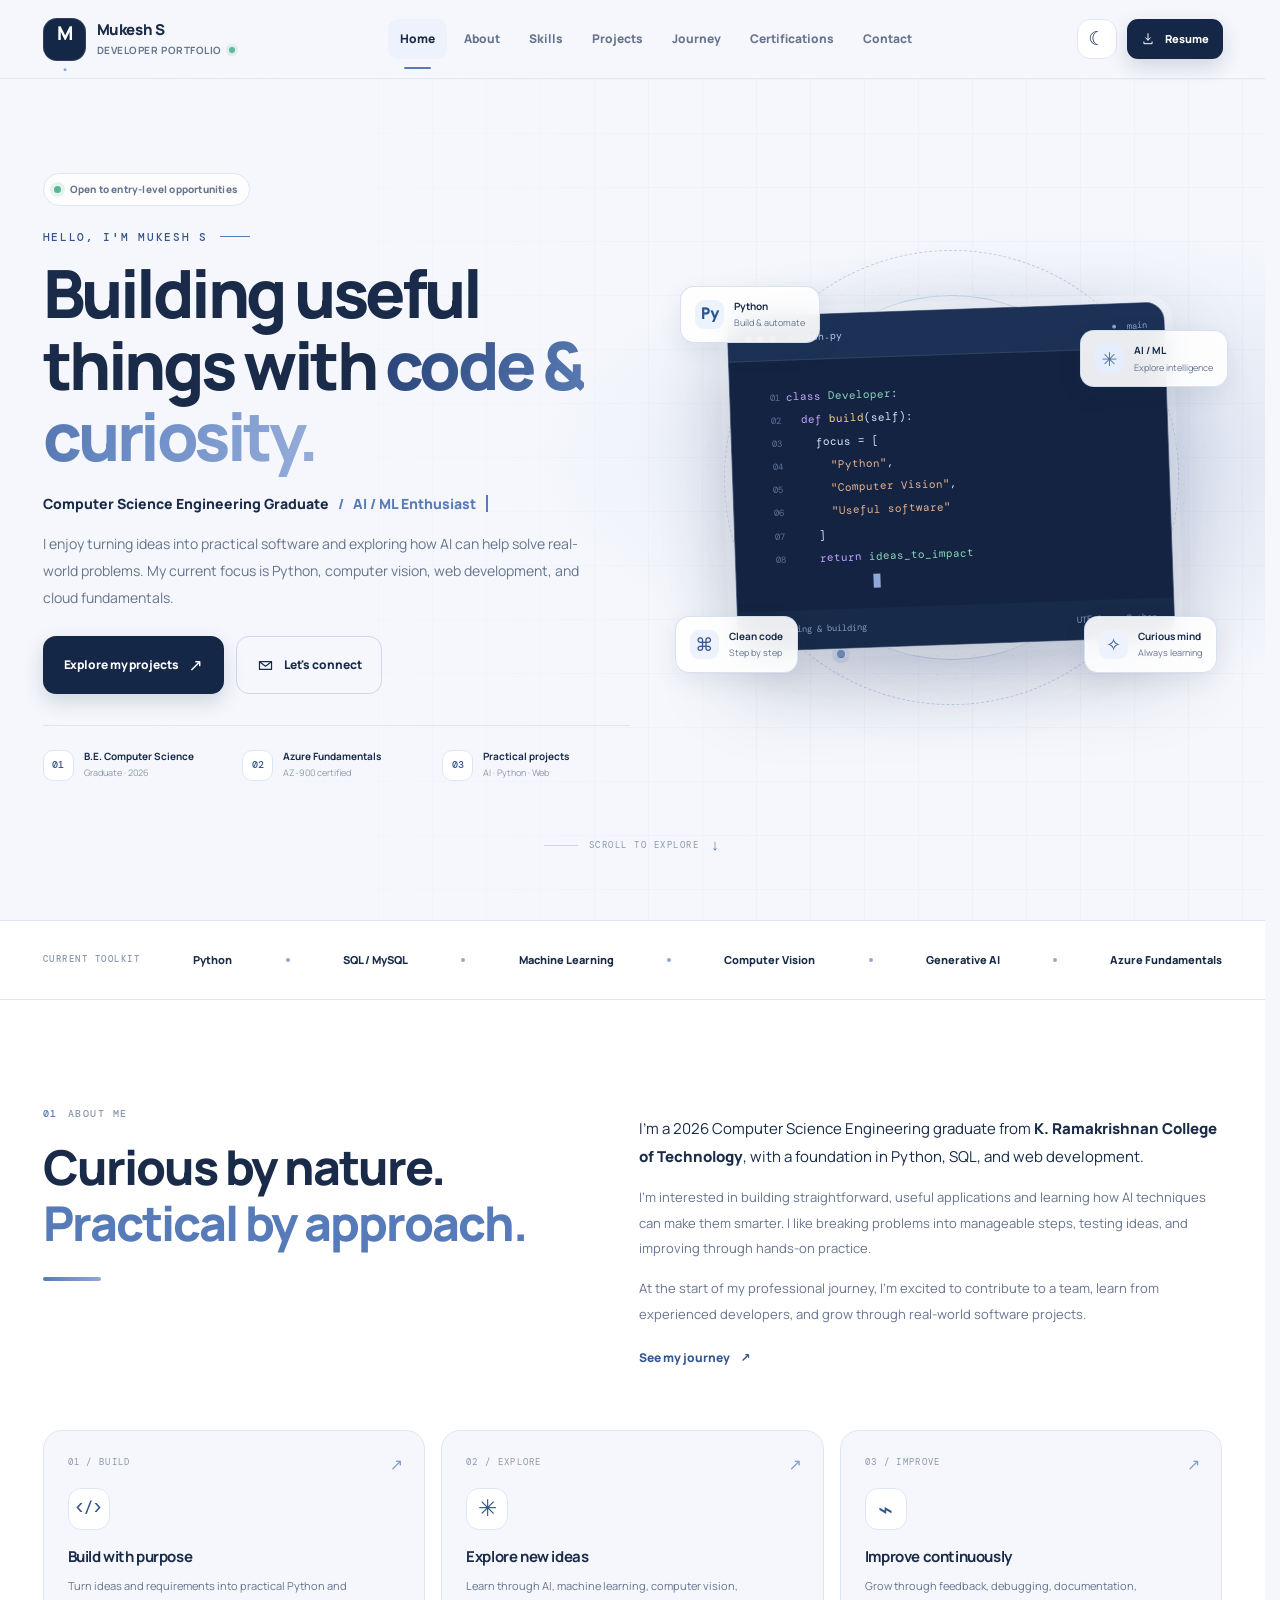
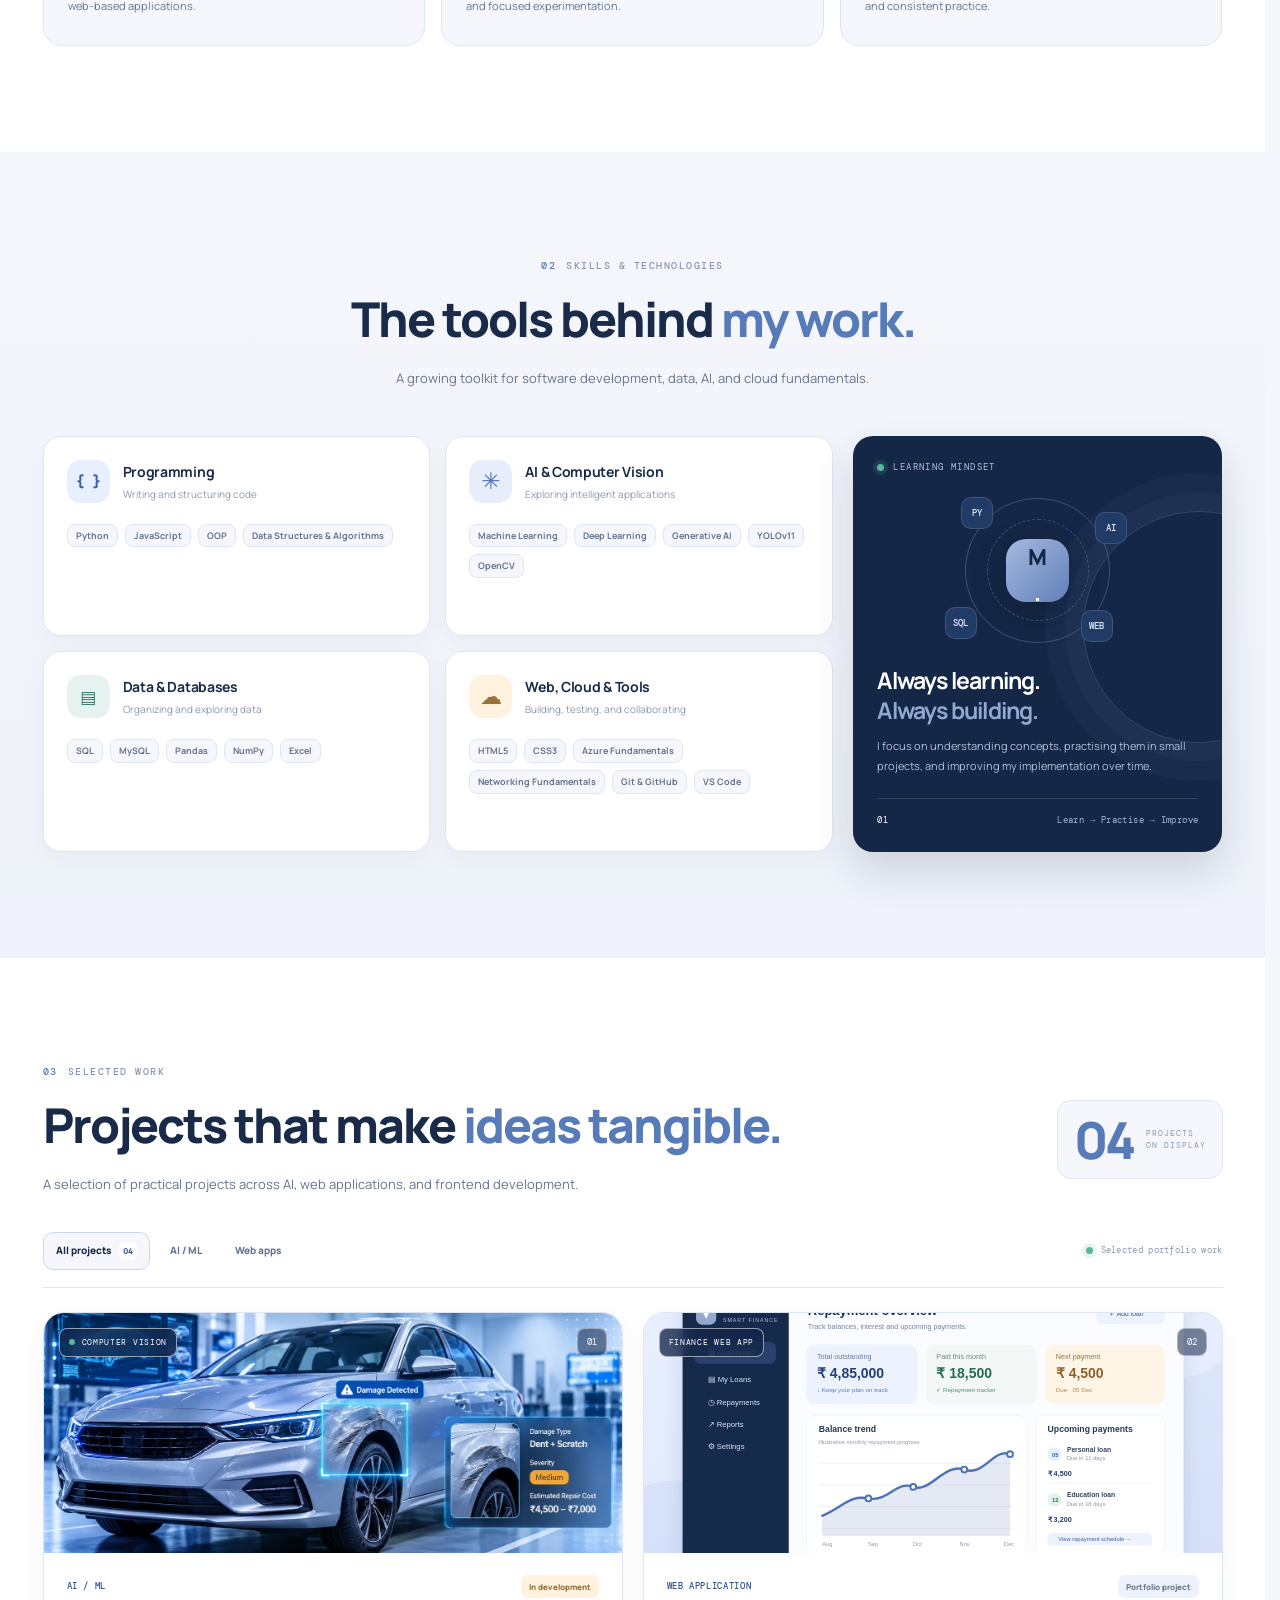
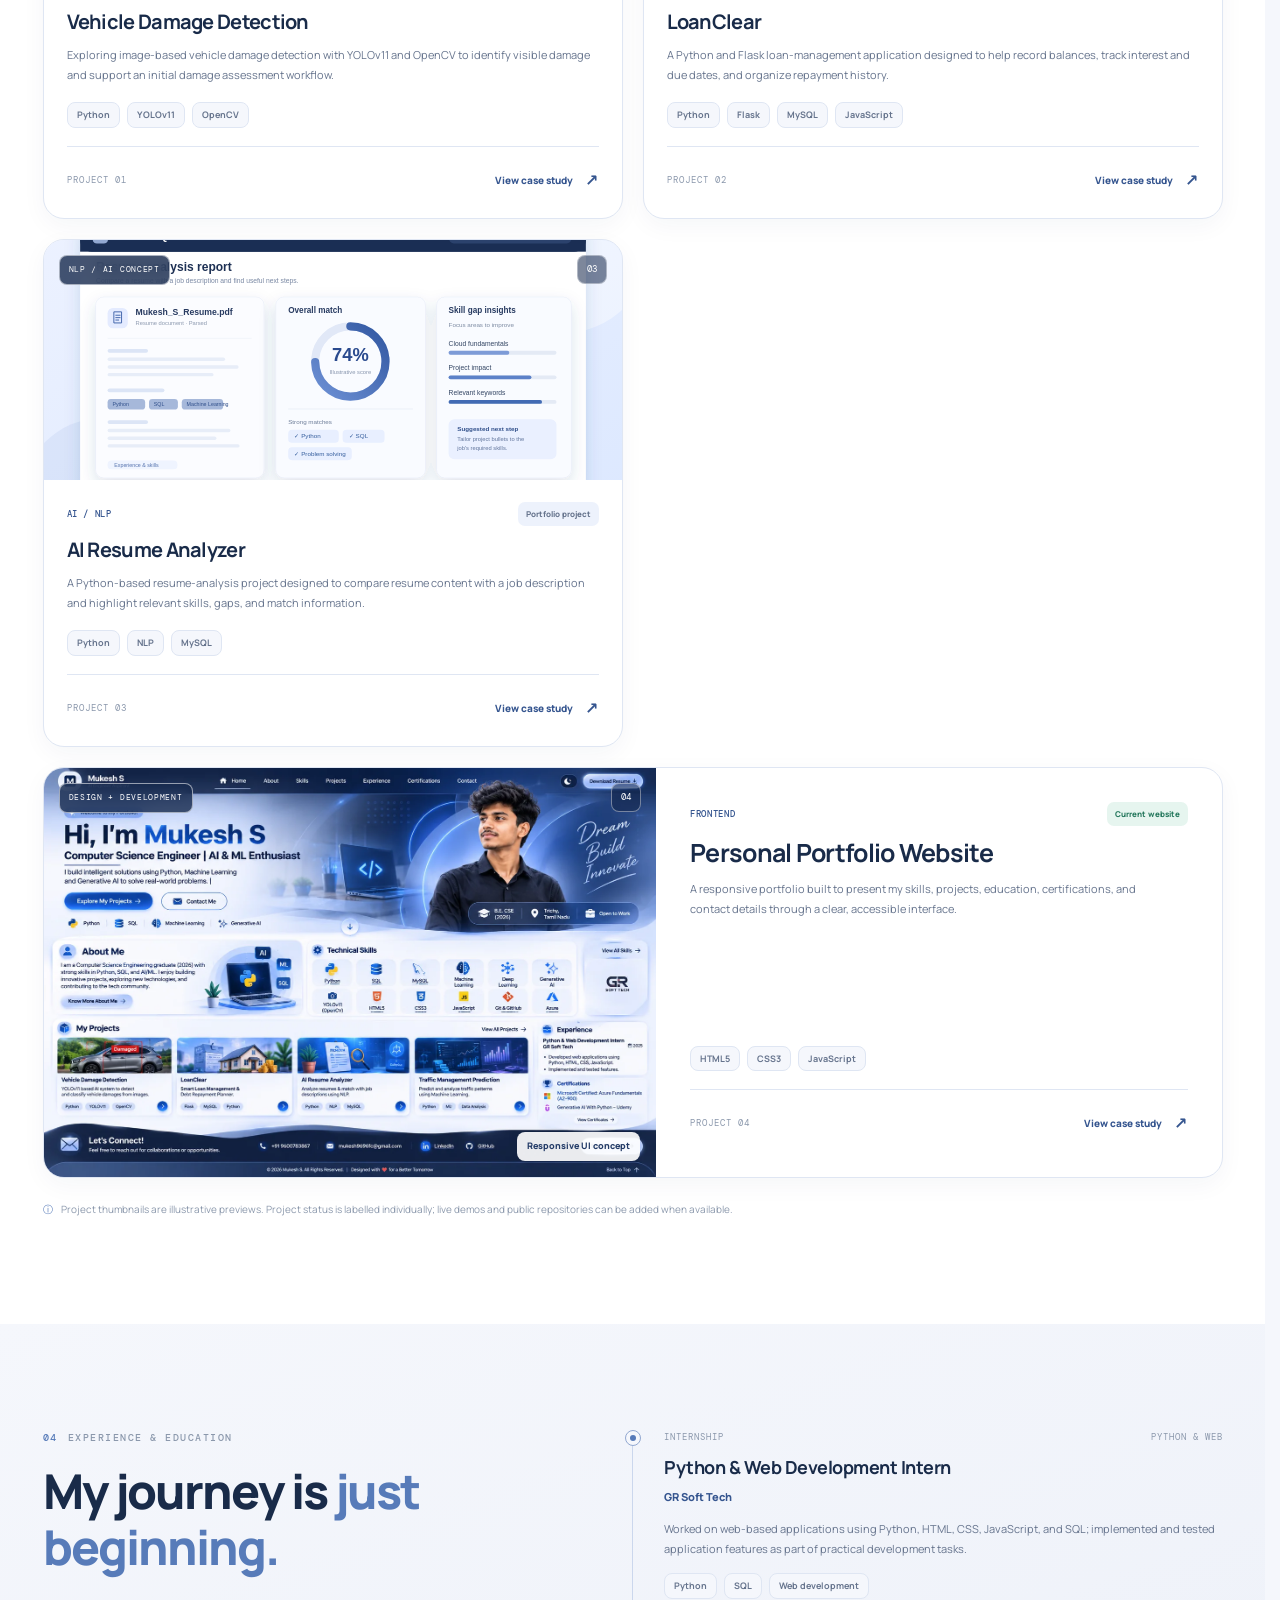
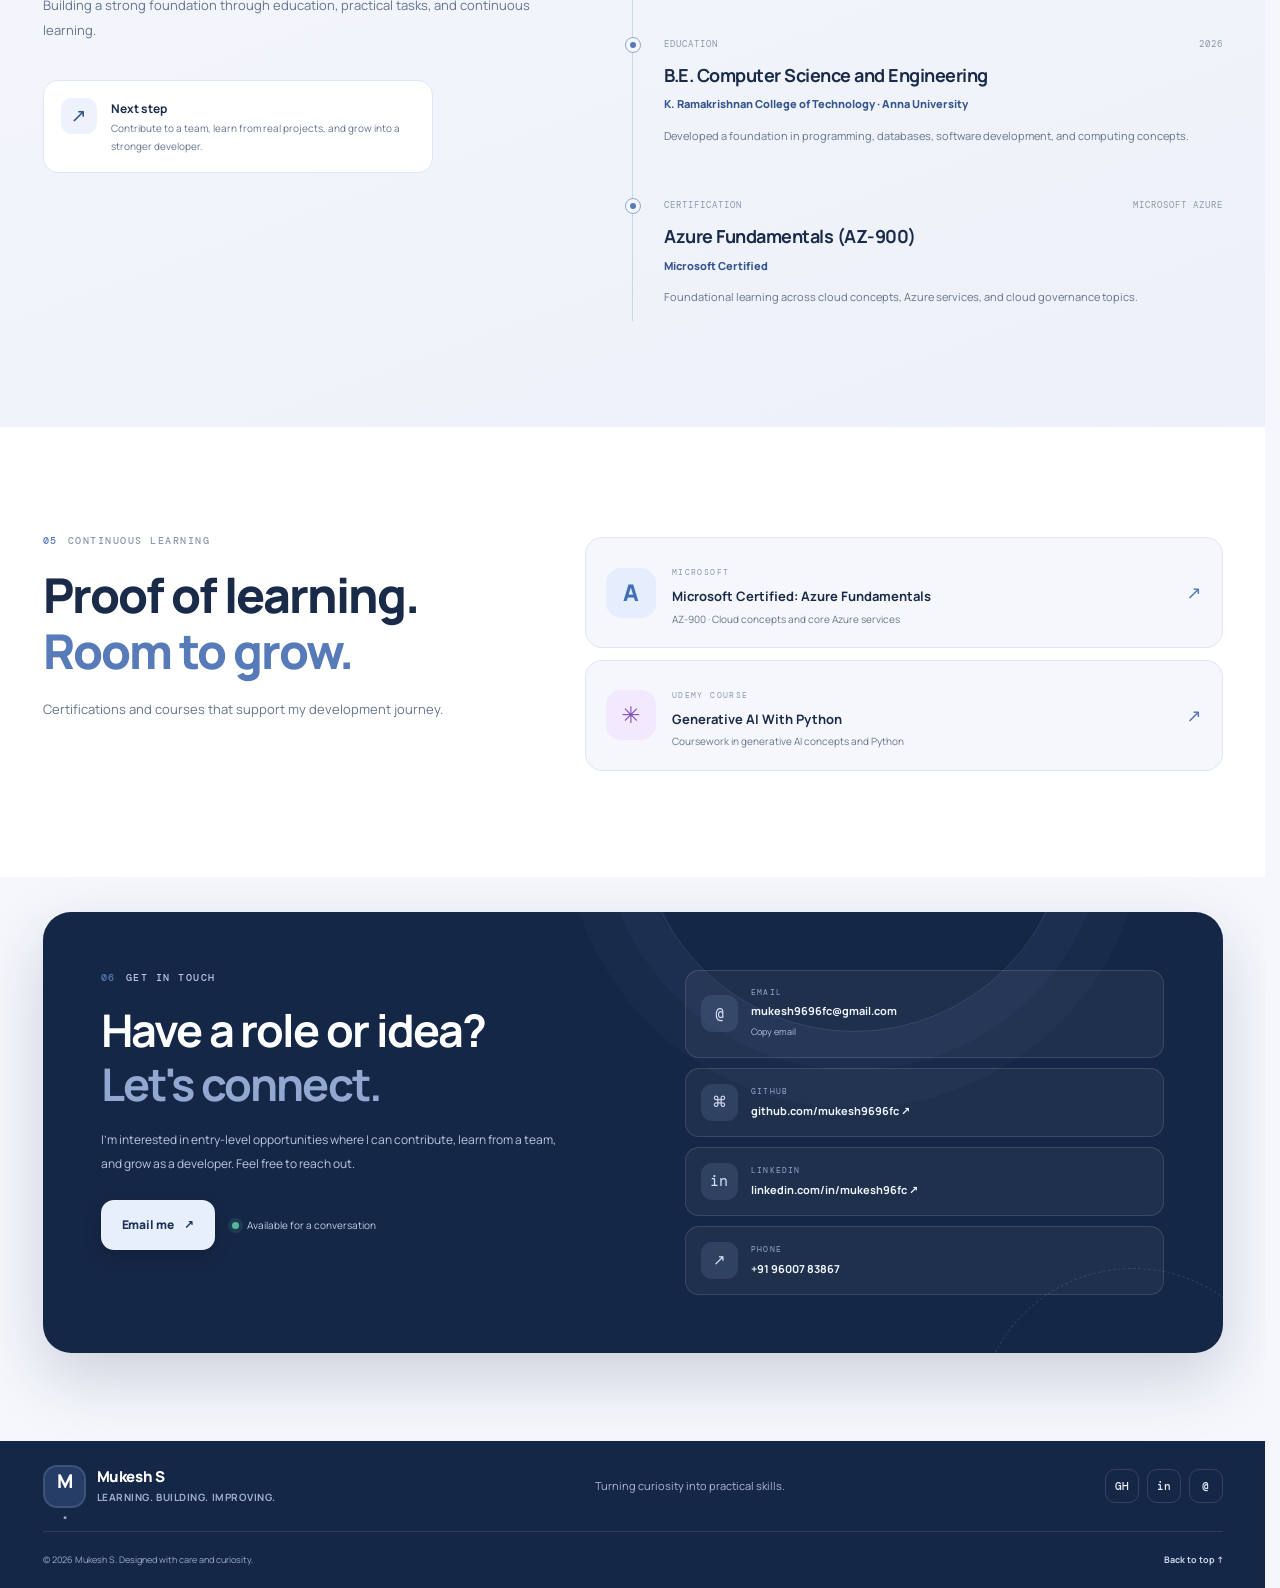
==== index.html @ 2c321028 "Add files via upload" ====
<!doctype html>
<html lang="en">
<head>
  <meta charset="utf-8">
  <meta name="viewport" content="width=device-width, initial-scale=1">
  <meta name="theme-color" content="#92A8D1">
  <meta name="description" content="Mukesh S — 2026 Computer Science Engineering graduate focused on Python development, AI/ML, computer vision, web applications, and cloud fundamentals. Explore projects and get in touch.">
  <meta name="keywords" content="Mukesh S, Python Developer, Junior AI Engineer, Machine Learning, YOLOv11, OpenCV, CSE graduate, portfolio">
  <meta property="og:title" content="Mukesh S | Developer Portfolio">
  <meta property="og:description" content="Python, practical software, and experiments in AI — explore Mukesh's projects, skills, and journey.">
  <meta property="og:type" content="website">
  <meta property="og:image" content="assets/images/portfolio-preview.webp">
  <title>Mukesh S — Python Developer & AI/ML Enthusiast</title>
  <link rel="icon" href="favicon.svg" type="image/svg+xml">
  <link rel="preconnect" href="https://fonts.googleapis.com">
  <link rel="preconnect" href="https://fonts.gstatic.com" crossorigin>
  <link href="https://fonts.googleapis.com/css2?family=DM+Mono:wght@400;500&family=Manrope:wght@400;500;600;700;800&display=swap" rel="stylesheet">
  <link rel="stylesheet" href="styles.css">
  <script src="script.js" defer></script>
</head>
<body>
  <a class="skip-link" href="#main">Skip to content</a>
  <div class="scroll-progress" aria-hidden="true"><span id="scroll-progress-bar"></span></div>
  <header class="site-header" id="top">
    <div class="container nav-wrap">
      <a class="brand" href="#home" aria-label="Mukesh S home">
        <span class="brand-mark">M<span>.</span></span>
        <span class="brand-text"><strong>Mukesh S</strong><small>Developer Portfolio <i class="brand-status"></i></small></span>
      </a>
      <button class="menu-toggle" id="menu-toggle" type="button" aria-label="Open navigation menu" aria-expanded="false" aria-controls="primary-nav"><span></span><span></span><span></span></button>
      <nav class="nav-links" id="primary-nav" aria-label="Main navigation">
        <a class="nav-link active" href="#home">Home</a>
        <a class="nav-link" href="#about">About</a>
        <a class="nav-link" href="#skills">Skills</a>
        <a class="nav-link" href="#projects">Projects</a>
        <a class="nav-link" href="#journey">Journey</a>
        <a class="nav-link" href="#certifications">Certifications</a>
        <a class="nav-link" href="#contact">Contact</a>
      </nav>
      <div class="nav-actions">
        <button class="theme-toggle" id="theme-toggle" type="button" aria-label="Switch to dark mode" title="Switch theme"><span id="theme-icon" aria-hidden="true">☾</span></button>
        <a class="button button-small button-primary nav-resume" href="assets/Mukesh_S_Resume.pdf" download><svg viewBox="0 0 24 24" aria-hidden="true"><path d="M12 3v11m-4-4 4 4 4-4M5 17v3h14v-3"/></svg> Resume</a>
      </div>
    </div>
  </header>

  <main id="main">
    <section class="hero section-space" id="home" aria-labelledby="hero-title">
      <div class="hero-bg-grid" aria-hidden="true"></div>
      <div class="container hero-grid">
        <div class="hero-copy reveal">
          <div class="eyebrow"><span class="status-pulse"></span> Open to entry-level opportunities</div>
          <p class="overline">HELLO, I'M MUKESH S <span class="overline-rule"></span></p>
          <h1 id="hero-title">Building useful things with <span class="gradient-text">code &amp; curiosity.</span></h1>
          <p class="hero-role">Computer Science Engineering Graduate <span class="role-divider">/</span> <span id="role-rotator">Python Developer</span><span class="typing-caret" aria-hidden="true"></span></p>
          <p class="hero-description">I enjoy turning ideas into practical software and exploring how AI can help solve real-world problems. My current focus is Python, computer vision, web development, and cloud fundamentals.</p>
          <div class="hero-actions">
            <a class="button button-primary button-large" href="#projects">Explore my projects <span class="button-arrow" aria-hidden="true">↗</span></a>
            <a class="button button-secondary button-large" href="#contact"><svg viewBox="0 0 24 24" aria-hidden="true"><path d="M3.5 6.5h17v11h-17z"/><path d="m4 7 8 6 8-6"/></svg> Let's connect</a>
          </div>
          <div class="hero-credentials" aria-label="Profile highlights">
            <div class="credential"><span class="credential-icon">01</span><span><strong>B.E. Computer Science</strong><small>Graduate · 2026</small></span></div>
            <div class="credential"><span class="credential-icon">02</span><span><strong>Azure Fundamentals</strong><small>AZ-900 certified</small></span></div>
            <div class="credential"><span class="credential-icon">03</span><span><strong>Practical projects</strong><small>AI · Python · Web</small></span></div>
          </div>
        </div>

        <div class="hero-visual reveal" aria-label="Decorative code editor and AI network illustration">
          <div class="visual-orb orb-one"></div><div class="visual-orb orb-two"></div><div class="visual-grid" aria-hidden="true"></div>
          <div class="floating-label floating-python"><span class="mini-icon python-mark">Py</span><span><b>Python</b><small>Build &amp; automate</small></span></div>
          <div class="floating-label floating-ai"><span class="mini-icon ai-mark">✳</span><span><b>AI / ML</b><small>Explore intelligence</small></span></div>
          <div class="editor-window">
            <div class="editor-top"><div class="editor-dots"><i></i><i></i><i></i></div><span>mukesh.py</span><span class="editor-top-right">●&nbsp; main</span></div>
            <div class="editor-content" aria-label="Example Python code">
              <div><em>01</em><span class="syntax-purple">class</span> <span class="syntax-green">Developer</span>:</div>
              <div><em>02</em>&nbsp;&nbsp;<span class="syntax-purple">def</span> <span class="syntax-yellow">build</span>(self):</div>
              <div><em>03</em>&nbsp;&nbsp;&nbsp;&nbsp;focus = [</div>
              <div><em>04</em>&nbsp;&nbsp;&nbsp;&nbsp;&nbsp;&nbsp;<span class="syntax-orange">"Python"</span>,</div>
              <div><em>05</em>&nbsp;&nbsp;&nbsp;&nbsp;&nbsp;&nbsp;<span class="syntax-orange">"Computer Vision"</span>,</div>
              <div><em>06</em>&nbsp;&nbsp;&nbsp;&nbsp;&nbsp;&nbsp;<span class="syntax-orange">"Useful software"</span></div>
              <div><em>07</em>&nbsp;&nbsp;&nbsp;&nbsp;]</div>
              <div><em>08</em>&nbsp;&nbsp;&nbsp;&nbsp;<span class="syntax-purple">return</span> <span class="syntax-green">ideas_to_impact</span></div>
              <span class="editor-caret"></span>
            </div>
            <div class="editor-footer"><span><i class="live-dot"></i> Learning &amp; building</span><span>UTF-8&nbsp; · &nbsp;Python</span></div>
          </div>
          <div class="visual-stat stat-left"><span class="stat-icon">⌘</span><span><b>Clean code</b><small>Step by step</small></span></div>
          <div class="visual-stat stat-right"><span class="stat-icon">✧</span><span><b>Curious mind</b><small>Always learning</small></span></div>
          <div class="hero-orbit-dot dot-one"></div><div class="hero-orbit-dot dot-two"></div><div class="hero-orbit-dot dot-three"></div>
        </div>
      </div>
      <a class="scroll-cue" href="#about"><span class="scroll-cue-line"></span><span>SCROLL TO EXPLORE</span><span aria-hidden="true">↓</span></a>
    </section>

    <section class="tech-ribbon" aria-label="Core technologies">
      <div class="container ribbon-inner"><span class="ribbon-label">CURRENT TOOLKIT</span><span>Python</span><i></i><span>SQL / MySQL</span><i></i><span>Machine Learning</span><i></i><span>Computer Vision</span><i></i><span>Generative AI</span><i></i><span>Azure Fundamentals</span></div>
    </section>

    <section class="section-space about-section" id="about" aria-labelledby="about-title">
      <div class="container about-grid">
        <div class="section-heading reveal"><p class="section-kicker"><span>01</span> ABOUT ME</p><h2 id="about-title">Curious by nature.<br><span class="text-accent">Practical by approach.</span></h2><div class="heading-mark"></div></div>
        <div class="about-copy reveal"><p class="about-lead">I'm a 2026 Computer Science Engineering graduate from <strong>K. Ramakrishnan College of Technology</strong>, with a foundation in Python, SQL, and web development.</p><p>I'm interested in building straightforward, useful applications and learning how AI techniques can make them smarter. I like breaking problems into manageable steps, testing ideas, and improving through hands-on practice.</p><p>At the start of my professional journey, I'm excited to contribute to a team, learn from experienced developers, and grow through real-world software projects.</p><a class="text-link" href="#journey">See my journey <span aria-hidden="true">↗</span></a></div>
      </div>
      <div class="container values-grid">
        <article class="value-card reveal"><span class="value-index">01 / BUILD</span><div class="value-icon icon-build">&lt;/&gt;</div><h3>Build with purpose</h3><p>Turn ideas and requirements into practical Python and web-based applications.</p><span class="card-corner" aria-hidden="true">↗</span></article>
        <article class="value-card reveal"><span class="value-index">02 / EXPLORE</span><div class="value-icon icon-explore">✳</div><h3>Explore new ideas</h3><p>Learn through AI, machine learning, computer vision, and focused experimentation.</p><span class="card-corner" aria-hidden="true">↗</span></article>
        <article class="value-card reveal"><span class="value-index">03 / IMPROVE</span><div class="value-icon icon-improve">⌁</div><h3>Improve continuously</h3><p>Grow through feedback, debugging, documentation, and consistent practice.</p><span class="card-corner" aria-hidden="true">↗</span></article>
      </div>
    </section>

    <section class="skills-section section-space" id="skills" aria-labelledby="skills-title">
      <div class="container">
        <div class="section-heading centered reveal"><p class="section-kicker"><span>02</span> SKILLS &amp; TECHNOLOGIES</p><h2 id="skills-title">The tools behind <span class="text-accent">my work.</span></h2><p class="section-intro">A growing toolkit for software development, data, AI, and cloud fundamentals.</p></div>
        <div class="skills-layout">
          <div class="skills-categories">
            <article class="skill-panel reveal"><div class="skill-panel-head"><span class="skill-symbol symbol-code">{ }</span><div><h3>Programming</h3><p>Writing and structuring code</p></div></div><div class="skill-tags"><span>Python</span><span>JavaScript</span><span>OOP</span><span>Data Structures &amp; Algorithms</span></div></article>
            <article class="skill-panel reveal"><div class="skill-panel-head"><span class="skill-symbol symbol-ai">✳</span><div><h3>AI &amp; Computer Vision</h3><p>Exploring intelligent applications</p></div></div><div class="skill-tags"><span>Machine Learning</span><span>Deep Learning</span><span>Generative AI</span><span>YOLOv11</span><span>OpenCV</span></div></article>
            <article class="skill-panel reveal"><div class="skill-panel-head"><span class="skill-symbol symbol-data">▤</span><div><h3>Data &amp; Databases</h3><p>Organizing and exploring data</p></div></div><div class="skill-tags"><span>SQL</span><span>MySQL</span><span>Pandas</span><span>NumPy</span><span>Excel</span></div></article>
            <article class="skill-panel reveal"><div class="skill-panel-head"><span class="skill-symbol symbol-cloud">☁</span><div><h3>Web, Cloud &amp; Tools</h3><p>Building, testing, and collaborating</p></div></div><div class="skill-tags"><span>HTML5</span><span>CSS3</span><span>Azure Fundamentals</span><span>Networking Fundamentals</span><span>Git &amp; GitHub</span><span>VS Code</span></div></article>
          </div>
          <aside class="skills-aside reveal"><div class="aside-topline"><span class="tiny-live"></span> LEARNING MINDSET</div><div class="skills-aside-art"><div class="skills-ring ring-a"></div><div class="skills-ring ring-b"></div><div class="skills-core">M<span>.</span></div><span class="orbit-tag tag-one">PY</span><span class="orbit-tag tag-two">AI</span><span class="orbit-tag tag-three">SQL</span><span class="orbit-tag tag-four">WEB</span></div><h3>Always learning.<br><span>Always building.</span></h3><p>I focus on understanding concepts, practising them in small projects, and improving my implementation over time.</p><div class="aside-bottom"><span>01</span><span>Learn → Practise → Improve</span></div></aside>
        </div>
      </div>
    </section>

    <section class="projects-section section-space" id="projects" aria-labelledby="projects-title">
      <div class="container">
        <div class="projects-heading-row"><div class="section-heading reveal"><p class="section-kicker"><span>03</span> SELECTED WORK</p><h2 id="projects-title">Projects that make <span class="text-accent">ideas tangible.</span></h2><p class="section-intro">A selection of practical projects across AI, web applications, and frontend development.</p></div><div class="projects-aside reveal"><span class="projects-count">04</span><span>PROJECTS<br>ON DISPLAY</span></div></div>
        <div class="project-toolbar reveal"><div class="filter-list" role="group" aria-label="Filter projects"><button class="filter-button active" type="button" data-filter="all" aria-pressed="true">All projects <span>04</span></button><button class="filter-button" type="button" data-filter="ai" aria-pressed="false">AI / ML</button><button class="filter-button" type="button" data-filter="web" aria-pressed="false">Web apps</button></div><span class="project-toolbar-note"><span class="tiny-live"></span> Selected portfolio work</span></div>
        <div class="projects-grid" id="projects-grid">
          <article class="project-card project-featured reveal" data-category="ai" data-project="vehicle">
            <div class="project-image-wrap"><img src="assets/images/vehicle-damage.webp" alt="Silver car in a vehicle inspection bay with an AI box highlighting body damage" loading="lazy" width="1400" height="788"><span class="image-kicker"><span class="tiny-live"></span> COMPUTER VISION</span><span class="image-corner-number">01</span></div>
            <div class="project-content"><div class="project-meta"><span class="project-type">AI / ML</span><span class="project-state state-progress">In development</span></div><h3>Vehicle Damage Detection</h3><p>Exploring image-based vehicle damage detection with YOLOv11 and OpenCV to identify visible damage and support an initial damage assessment workflow.</p><div class="project-tags"><span>Python</span><span>YOLOv11</span><span>OpenCV</span></div><div class="project-card-bottom"><span class="project-id">PROJECT 01</span><button class="project-open" type="button" data-project-details="vehicle" aria-label="View Vehicle Damage Detection project details">View case study <span>↗</span></button></div></div>
          </article>
          <article class="project-card reveal" data-category="web" data-project="loanclear">
            <div class="project-image-wrap"><img src="assets/images/loanclear-dashboard.svg" alt="LoanClear finance dashboard illustration with loan balances, payment progress and upcoming repayments" loading="lazy" width="1200" height="700"><span class="image-kicker">FINANCE WEB APP</span><span class="image-corner-number">02</span></div>
            <div class="project-content"><div class="project-meta"><span class="project-type">Web application</span><span class="project-state">Portfolio project</span></div><h3>LoanClear</h3><p>A Python and Flask loan-management application designed to help record balances, track interest and due dates, and organize repayment history.</p><div class="project-tags"><span>Python</span><span>Flask</span><span>MySQL</span><span>JavaScript</span></div><div class="project-card-bottom"><span class="project-id">PROJECT 02</span><button class="project-open" type="button" data-project-details="loanclear" aria-label="View LoanClear project details">View case study <span>↗</span></button></div></div>
          </article>
          <article class="project-card reveal" data-category="ai" data-project="resume">
            <div class="project-image-wrap"><img src="assets/images/resume-analyzer.svg" alt="AI Resume Analyzer interface illustration with resume parsing, match score and skill gap insights" loading="lazy" width="1200" height="700"><span class="image-kicker">NLP / AI CONCEPT</span><span class="image-corner-number">03</span></div>
            <div class="project-content"><div class="project-meta"><span class="project-type">AI / NLP</span><span class="project-state">Portfolio project</span></div><h3>AI Resume Analyzer</h3><p>A Python-based resume-analysis project designed to compare resume content with a job description and highlight relevant skills, gaps, and match information.</p><div class="project-tags"><span>Python</span><span>NLP</span><span>MySQL</span></div><div class="project-card-bottom"><span class="project-id">PROJECT 03</span><button class="project-open" type="button" data-project-details="resume" aria-label="View AI Resume Analyzer project details">View case study <span>↗</span></button></div></div>
          </article>
          <article class="project-card project-wide reveal" data-category="web" data-project="portfolio">
            <div class="project-image-wrap"><img src="assets/images/portfolio-preview.webp" alt="Blue and white personal portfolio website design concept with navigation, skills and project cards" loading="lazy" width="1400" height="933"><span class="image-kicker">DESIGN + DEVELOPMENT</span><span class="image-corner-number">04</span><span class="image-expand-label">Responsive UI concept</span></div>
            <div class="project-content"><div class="project-meta"><span class="project-type">Frontend</span><span class="project-state state-live">Current website</span></div><h3>Personal Portfolio Website</h3><p>A responsive portfolio built to present my skills, projects, education, certifications, and contact details through a clear, accessible interface.</p><div class="project-tags"><span>HTML5</span><span>CSS3</span><span>JavaScript</span></div><div class="project-card-bottom"><span class="project-id">PROJECT 04</span><button class="project-open" type="button" data-project-details="portfolio" aria-label="View Personal Portfolio project details">View case study <span>↗</span></button></div></div>
          </article>
        </div>
        <p class="project-disclaimer"><span aria-hidden="true">ⓘ</span> Project thumbnails are illustrative previews. Project status is labelled individually; live demos and public repositories can be added when available.</p>
      </div>
    </section>

    <section class="journey-section section-space" id="journey" aria-labelledby="journey-title">
      <div class="container journey-grid">
        <div class="section-heading reveal"><p class="section-kicker"><span>04</span> EXPERIENCE &amp; EDUCATION</p><h2 id="journey-title">My journey is <span class="text-accent">just beginning.</span></h2><p class="section-intro">Building a strong foundation through education, practical tasks, and continuous learning.</p><div class="journey-note"><div class="journey-note-symbol">↗</div><p><strong>Next step</strong><br>Contribute to a team, learn from real projects, and grow into a stronger developer.</p></div></div>
        <div class="timeline reveal"><article class="timeline-item"><div class="timeline-marker"><span></span></div><div class="timeline-topline"><span>INTERNSHIP</span><span>PYTHON &amp; WEB</span></div><h3>Python &amp; Web Development Intern</h3><p class="timeline-company">GR Soft Tech</p><p>Worked on web-based applications using Python, HTML, CSS, JavaScript, and SQL; implemented and tested application features as part of practical development tasks.</p><div class="project-tags"><span>Python</span><span>SQL</span><span>Web development</span></div></article><article class="timeline-item"><div class="timeline-marker"><span></span></div><div class="timeline-topline"><span>EDUCATION</span><span>2026</span></div><h3>B.E. Computer Science and Engineering</h3><p class="timeline-company">K. Ramakrishnan College of Technology · Anna University</p><p>Developed a foundation in programming, databases, software development, and computing concepts.</p></article><article class="timeline-item"><div class="timeline-marker"><span></span></div><div class="timeline-topline"><span>CERTIFICATION</span><span>MICROSOFT AZURE</span></div><h3>Azure Fundamentals (AZ-900)</h3><p class="timeline-company">Microsoft Certified</p><p>Foundational learning across cloud concepts, Azure services, and cloud governance topics.</p></article></div>
      </div>
    </section>

    <section class="cert-section section-space" id="certifications" aria-labelledby="cert-title">
      <div class="container cert-layout"><div class="section-heading reveal"><p class="section-kicker"><span>05</span> CONTINUOUS LEARNING</p><h2 id="cert-title">Proof of learning.<br><span class="text-accent">Room to grow.</span></h2><p class="section-intro">Certifications and courses that support my development journey.</p></div><div class="cert-list"><article class="cert-item reveal"><div class="cert-mark azure-mark">A</div><div class="cert-copy"><span class="cert-label">MICROSOFT</span><h3>Microsoft Certified: Azure Fundamentals</h3><p>AZ-900 · Cloud concepts and core Azure services</p></div><span class="cert-arrow" aria-hidden="true">↗</span></article><article class="cert-item reveal"><div class="cert-mark genai-mark">✳</div><div class="cert-copy"><span class="cert-label">UDEMY COURSE</span><h3>Generative AI With Python</h3><p>Coursework in generative AI concepts and Python</p></div><span class="cert-arrow" aria-hidden="true">↗</span></article></div></div>
    </section>

    <section class="contact-section section-space" id="contact" aria-labelledby="contact-title">
      <div class="container contact-panel reveal"><div class="contact-bg-orbit contact-orbit-one"></div><div class="contact-bg-orbit contact-orbit-two"></div><div class="contact-copy"><p class="section-kicker"><span>06</span> GET IN TOUCH</p><h2 id="contact-title">Have a role or idea?<br><span>Let's connect.</span></h2><p>I'm interested in entry-level opportunities where I can contribute, learn from a team, and grow as a developer. Feel free to reach out.</p><div class="contact-cta-row"><a class="button button-light button-large" href="mailto:mukesh9696fc@gmail.com?subject=Portfolio%20contact">Email me <span aria-hidden="true">↗</span></a><a class="contact-availability" href="mailto:mukesh9696fc@gmail.com"><span class="status-pulse"></span> Available for a conversation</a></div></div><div class="contact-details"><div class="contact-detail"><span class="contact-detail-icon">@</span><div class="contact-detail-copy"><small>EMAIL</small><a href="mailto:mukesh9696fc@gmail.com">mukesh9696fc@gmail.com</a><button class="copy-email" type="button" data-copy-email="mukesh9696fc@gmail.com">Copy email</button></div></div><div class="contact-detail"><span class="contact-detail-icon">⌘</span><div class="contact-detail-copy"><small>GITHUB</small><a href="https://github.com/mukesh9696fc" target="_blank" rel="noopener noreferrer">github.com/mukesh9696fc ↗</a></div></div><div class="contact-detail"><span class="contact-detail-icon">in</span><div class="contact-detail-copy"><small>LINKEDIN</small><a href="https://www.linkedin.com/in/mukesh96fc/" target="_blank" rel="noopener noreferrer">linkedin.com/in/mukesh96fc ↗</a></div></div><div class="contact-detail"><span class="contact-detail-icon">↗</span><div class="contact-detail-copy"><small>PHONE</small><a href="tel:+919600783867">+91 96007 83867</a></div></div></div></div>
    </section>
  </main>

  <dialog class="project-dialog" id="project-dialog" aria-labelledby="dialog-title">
    <div class="dialog-topline"><p class="section-kicker" id="dialog-kicker">PROJECT CASE STUDY</p><button class="dialog-close" type="button" id="dialog-close" aria-label="Close project details">×</button></div>
    <div class="dialog-image-wrap"><img id="dialog-image" src="assets/images/vehicle-damage.webp" alt="" width="1200" height="700"></div>
    <div class="dialog-gallery-nav" id="dialog-gallery-nav" aria-label="Portfolio design preview images" hidden></div>
    <div class="dialog-meta"><span class="project-type" id="dialog-category">AI / ML</span><span class="project-state" id="dialog-status">In development</span></div>
    <h2 id="dialog-title">Project details</h2>
    <p class="dialog-description" id="dialog-description"></p>
    <div class="dialog-columns"><div><p class="dialog-label">PROJECT FOCUS</p><ul class="dialog-bullets" id="dialog-bullets"></ul></div><div><p class="dialog-label">TECH STACK</p><div class="project-tags" id="dialog-tags"></div></div></div>
    <p class="dialog-note" id="dialog-note">Project previews are illustrative. Details can be updated as implementation progresses.</p>
    <a class="button button-primary" href="mailto:mukesh9696fc@gmail.com?subject=Portfolio%20project%20enquiry">Discuss this project <span aria-hidden="true">↗</span></a>
  </dialog>
  <div class="toast-message" id="toast-message" role="status" aria-live="polite"></div>
  <button class="back-top-floating" id="back-top-floating" type="button" aria-label="Back to top" title="Back to top">↑</button>

  <footer class="site-footer"><div class="container footer-top"><a class="brand footer-brand" href="#home"><span class="brand-mark">M<span>.</span></span><span class="brand-text"><strong>Mukesh S</strong><small>Learning. Building. Improving.</small></span></a><p class="footer-tagline">Turning curiosity into practical skills.</p><div class="footer-socials"><a href="https://github.com/mukesh9696fc" target="_blank" rel="noopener noreferrer" aria-label="GitHub profile">GH</a><a href="https://www.linkedin.com/in/mukesh96fc/" target="_blank" rel="noopener noreferrer" aria-label="LinkedIn profile">in</a><a href="mailto:mukesh9696fc@gmail.com" aria-label="Email Mukesh">@</a></div></div><div class="container footer-bottom"><p>© <span id="year">2026</span> Mukesh S. Designed with care and curiosity.</p><a href="#home">Back to top ↑</a></div></footer>
</body>
</html>
---- styles.css ----
:root{--accent:#92a8d1;--accent-strong:#577bb9;--accent-deep:#35558f;--navy:#152746;--navy-2:#1d3155;--ink:#192b49;--muted:#66748d;--muted-2:#8b98ac;--paper:#f5f7fc;--surface:#fff;--surface-2:#edf2fc;--line:#dfe6f3;--line-strong:#cbd7ed;--shadow:0 22px 60px rgba(34,58,102,.09);--shadow-sm:0 8px 24px rgba(34,58,102,.08);--radius-xl:30px;--radius-lg:22px;--radius-md:16px;--container:1180px;color-scheme:light}*{box-sizing:border-box}html{scroll-behavior:smooth;scroll-padding-top:104px;scrollbar-gutter:stable}body{margin:0;background:var(--paper);color:var(--ink);font-family:Manrope,system-ui,-apple-system,BlinkMacSystemFont,"Segoe UI",sans-serif;font-size:15px;line-height:1.65;overflow-x:hidden;transition:background .25s ease,color .25s ease}body.menu-open{overflow:hidden}img{display:block;max-width:100%}a{color:inherit;text-decoration:none}button,input{font:inherit}button{color:inherit}::selection{background:rgba(146,168,209,.36);color:var(--navy)}.container{width:min(var(--container),calc(100% - 56px));margin-inline:auto}.section-space{padding-block:106px}.skip-link{position:absolute;top:-60px;left:18px;z-index:1000;background:var(--navy);color:white;padding:10px 15px;border-radius:10px}.skip-link:focus{top:15px}.scroll-progress{position:fixed;inset:0 auto auto 0;height:3px;width:100%;z-index:1000;pointer-events:none}.scroll-progress span{height:100%;width:0;display:block;background:linear-gradient(90deg,var(--accent-strong),#b8c9eb);box-shadow:0 0 12px rgba(87,123,185,.32)}
/* Header */.site-header{position:sticky;top:0;z-index:100;background:color-mix(in srgb,var(--paper) 86%,transparent);backdrop-filter:blur(20px);border-bottom:1px solid color-mix(in srgb,var(--line) 80%,transparent)}.nav-wrap{min-height:78px;display:flex;align-items:center;gap:32px}.brand{display:inline-flex;align-items:center;gap:11px;flex-shrink:0}.brand-mark{width:43px;height:43px;display:grid;place-items:center;border-radius:14px;background:var(--navy);color:#fff;font-size:19px;font-weight:800;letter-spacing:-1px;box-shadow:inset 0 0 0 1px rgba(255,255,255,.12)}.brand-mark span{color:var(--accent)}.brand-text{display:grid;line-height:1.25}.brand-text strong{font-size:15px;font-weight:800;letter-spacing:-.35px}.brand-text small{margin-top:4px;color:var(--muted);font-size:10px;letter-spacing:.55px;text-transform:uppercase;font-weight:700}.brand-status{display:inline-block;width:6px;height:6px;margin:0 0 1px 4px;background:#60b89c;border-radius:50%;box-shadow:0 0 0 3px rgba(96,184,156,.16)}.nav-links{display:flex;align-items:center;justify-content:center;gap:5px;margin-inline:auto}.nav-link{position:relative;padding:10px 12px;font-size:12px;font-weight:800;color:var(--muted);border-radius:10px;transition:background .2s,color .2s}.nav-link:hover,.nav-link.active{color:var(--ink);background:var(--surface-2)}.nav-link.active:after{content:"";position:absolute;bottom:-10px;left:27%;right:27%;height:2px;background:var(--accent-strong);border-radius:4px}.nav-actions{display:flex;align-items:center;gap:10px}.theme-toggle{width:40px;height:40px;border:1px solid var(--line);border-radius:13px;background:var(--surface);display:grid;place-items:center;font-size:19px;cursor:pointer;transition:transform .2s,border .2s}.theme-toggle:hover{transform:translateY(-2px);border-color:var(--accent-strong)}.menu-toggle{display:none}.button{display:inline-flex;align-items:center;justify-content:center;gap:10px;border:1px solid transparent;border-radius:13px;padding:12px 18px;font-size:12px;font-weight:800;letter-spacing:-.1px;cursor:pointer;transition:transform .2s,box-shadow .2s,background .2s,border-color .2s;color:inherit}.button:hover{transform:translateY(-2px)}.button svg{width:17px;height:17px;fill:none;stroke:currentColor;stroke-width:1.7;stroke-linecap:round;stroke-linejoin:round}.button-small{padding:10px 13px;border-radius:11px;font-size:11px}.button-large{min-height:48px;padding:14px 20px}.button-primary{background:var(--navy);color:#fff;box-shadow:0 8px 20px rgba(21,39,70,.16)}.button-primary:hover{background:var(--accent-deep);box-shadow:0 12px 25px rgba(53,85,143,.22)}.button-secondary{background:transparent;border-color:var(--line-strong);color:var(--ink)}.button-secondary:hover{background:var(--surface);border-color:var(--accent-strong)}.button-arrow{font-size:17px;font-weight:500}.nav-resume svg{width:14px;height:14px}
/* Hero */.hero{position:relative;isolation:isolate;overflow:hidden;padding-top:84px;padding-bottom:62px;background:radial-gradient(ellipse at 84% 45%,rgba(146,168,209,.27),transparent 35%),linear-gradient(180deg,var(--paper),var(--paper))}.hero-bg-grid{position:absolute;inset:0;z-index:-1;opacity:.32;background-image:linear-gradient(rgba(146,168,209,.2) 1px,transparent 1px),linear-gradient(90deg,rgba(146,168,209,.2) 1px,transparent 1px);background-size:54px 54px;mask-image:linear-gradient(90deg,transparent 4%,#000 65%,#000 100%)}.hero-grid{display:grid;grid-template-columns:minmax(0,1.04fr) minmax(420px,.96fr);align-items:center;gap:50px}.hero-copy{position:relative;z-index:2;padding-block:10px}.eyebrow{display:inline-flex;align-items:center;gap:9px;border:1px solid var(--line);background:color-mix(in srgb,var(--surface) 78%,transparent);color:var(--muted);font-size:10px;font-weight:800;letter-spacing:.2px;border-radius:999px;padding:7px 12px 7px 10px;margin-bottom:22px}.status-pulse,.tiny-live{display:inline-block;width:7px;height:7px;flex:none;border-radius:50%;background:#57b798;box-shadow:0 0 0 4px rgba(87,183,152,.14)}.overline{display:flex;align-items:center;gap:12px;color:var(--accent-deep);font-family:"DM Mono",monospace;font-size:11px;letter-spacing:1.7px;font-weight:500;margin:0 0 11px}.overline-rule{width:30px;height:1px;background:var(--accent-strong)}h1,h2,h3,p{margin-top:0}h1{font-size:clamp(42px,5.2vw,68px);line-height:1.08;letter-spacing:-3.5px;font-weight:800;margin-bottom:20px;max-width:680px} .gradient-text{background:linear-gradient(105deg,#2b477c 4%,#6688c3 56%,#97aeda 100%);-webkit-background-clip:text;background-clip:text;color:transparent}.hero-role{display:flex;align-items:center;flex-wrap:wrap;gap:9px;color:var(--ink);font-size:14px;font-weight:800;margin-bottom:16px}.role-divider{color:var(--accent-strong)}#role-rotator{color:var(--accent-strong);min-width:130px}.typing-caret{height:17px;width:2px;display:inline-block;background:var(--accent-strong);animation:blink 1s steps(2,start) infinite;margin-left:-6px}.hero-description{color:var(--muted);font-size:14px;max-width:565px;line-height:1.9;margin-bottom:25px}.hero-actions{display:flex;flex-wrap:wrap;gap:12px;margin-bottom:31px}.hero-credentials{display:grid;grid-template-columns:repeat(3,minmax(0,1fr));gap:12px;padding-top:23px;border-top:1px solid var(--line);max-width:650px}.credential{display:flex;gap:10px;align-items:center;min-width:0}.credential-icon{height:31px;width:31px;display:grid;place-items:center;flex:none;border:1px solid var(--line);border-radius:10px;background:var(--surface);color:var(--accent-deep);font-family:"DM Mono",monospace;font-size:10px;font-weight:500}.credential strong,.credential small{display:block}.credential strong{font-size:10px;line-height:1.4}.credential small{color:var(--muted-2);font-size:9px;margin-top:3px}.hero-visual{position:relative;min-height:490px;display:grid;place-items:center;isolation:isolate}.visual-grid{position:absolute;inset:7% 0 5%;z-index:-3;opacity:.44;background-image:radial-gradient(var(--accent-strong) 1px,transparent 1px);background-size:19px 19px;mask-image:radial-gradient(ellipse,#000 0%,transparent 72%)}.visual-orb{position:absolute;border-radius:50%;z-index:-2;pointer-events:none}.orb-one{width:365px;height:365px;border:1px solid rgba(100,132,190,.27);background:radial-gradient(circle at 35% 30%,rgba(255,255,255,.86),rgba(146,168,209,.25) 60%,transparent 70%);box-shadow:inset 0 0 44px rgba(255,255,255,.4),0 20px 90px rgba(77,108,166,.08)}.orb-two{width:455px;height:455px;border:1px dashed rgba(91,125,184,.32);transform:rotate(-22deg)}.editor-window{position:relative;z-index:2;width:min(100%,438px);padding-bottom:0;border:1px solid rgba(190,207,238,.4);border-radius:19px;overflow:hidden;background:#132341;box-shadow:0 32px 80px rgba(20,41,80,.25),0 0 0 8px rgba(255,255,255,.24);transform:rotate(-2deg);animation:float-card 7s ease-in-out infinite}.editor-top{height:45px;display:flex;align-items:center;gap:12px;padding-inline:17px;background:#1c3155;color:#b7c9e8;border-bottom:1px solid rgba(255,255,255,.09);font-family:"DM Mono",monospace;font-size:10px}.editor-dots{display:flex;gap:5px}.editor-dots i{width:7px;height:7px;border-radius:50%;background:#7188b2}.editor-dots i:first-child{background:#e58f99}.editor-dots i:nth-child(2){background:#efc17a}.editor-dots i:nth-child(3){background:#78c5aa}.editor-top-right{margin-left:auto;color:#8ca3ce;font-size:9px}.editor-content{position:relative;padding:25px 19px 24px;min-height:250px;color:#dbe6fb;font-family:"DM Mono",monospace;font-size:11px;line-height:2.1;white-space:nowrap}.editor-content div em{display:inline-block;width:31px;margin-right:6px;color:#5d729a;font-style:normal;font-size:9px;text-align:right}.syntax-purple{color:#c5a5ff}.syntax-green{color:#8ad7ba}.syntax-yellow{color:#f4d38a}.syntax-orange{color:#e8b28b}.editor-caret{position:absolute;left:137px;bottom:20px;width:7px;height:14px;background:#90a9d9;animation:blink 1s step-end infinite}.editor-footer{display:flex;justify-content:space-between;align-items:center;padding:12px 17px;background:#172a49;color:#8298c1;font-family:"DM Mono",monospace;font-size:9px}.live-dot{width:6px;height:6px;display:inline-block;border-radius:50%;background:#6dc4a0;margin-right:6px}.floating-label,.visual-stat{position:absolute;z-index:4;display:flex;align-items:center;gap:10px;padding:11px 14px;border:1px solid color-mix(in srgb,var(--line-strong) 75%,transparent);border-radius:14px;background:color-mix(in srgb,var(--surface) 91%,transparent);box-shadow:var(--shadow-sm);backdrop-filter:blur(12px)}.floating-label b,.floating-label small,.visual-stat b,.visual-stat small{display:block}.floating-label b,.visual-stat b{font-size:10px}.floating-label small,.visual-stat small{font-size:9px;color:var(--muted);margin-top:2px}.mini-icon{width:29px;height:29px;border-radius:9px;display:grid;place-items:center;font-weight:800}.python-mark{background:#edf2ff;color:#2a568f;font-family:"DM Mono",monospace}.ai-mark{background:#e6edfc;color:#4f71b1;font-size:19px}.floating-python{top:11%;left:0}.floating-ai{top:20%;right:-1%}.visual-stat{bottom:10%;}.stat-left{left:-1%}.stat-right{right:1%}.stat-icon{width:29px;height:29px;border-radius:9px;display:grid;place-items:center;background:var(--surface-2);color:var(--accent-deep);font-size:18px}.hero-orbit-dot{position:absolute;width:8px;height:8px;border-radius:50%;background:var(--accent-strong);box-shadow:0 0 0 5px rgba(99,133,196,.14)}.dot-one{top:20%;left:19%}.dot-two{right:16%;top:40%;background:#d0a96c}.dot-three{left:29%;bottom:13%}.scroll-cue{display:flex;align-items:center;justify-content:center;gap:11px;margin:42px auto 0;color:var(--muted-2);font-family:"DM Mono",monospace;letter-spacing:1.5px;font-size:9px}.scroll-cue-line{width:34px;height:1px;background:var(--line-strong)}.scroll-cue>span:last-child{color:var(--accent-strong);font-size:15px}
/* tech ribbon */.tech-ribbon{border-block:1px solid var(--line);background:var(--surface)}.ribbon-inner{min-height:78px;display:flex;align-items:center;justify-content:space-between;gap:17px;flex-wrap:wrap}.ribbon-label{color:var(--muted-2);font-family:"DM Mono",monospace;font-size:9px;letter-spacing:1.5px;font-weight:500}.ribbon-inner>span:not(.ribbon-label){font-size:11px;font-weight:800;white-space:nowrap}.ribbon-inner i{width:4px;height:4px;display:inline-block;border-radius:50%;background:var(--accent)}
/* shared section heads */.section-kicker{display:flex;align-items:center;gap:10px;color:var(--muted-2);font-family:"DM Mono",monospace;font-size:10px;letter-spacing:1.5px;font-weight:500;margin-bottom:17px}.section-kicker span{color:var(--accent-strong)}.section-heading h2{font-size:clamp(32px,4vw,48px);line-height:1.16;letter-spacing:-2px;font-weight:800;margin-bottom:19px}.text-accent{color:var(--accent-strong)}.section-intro{max-width:560px;color:var(--muted);font-size:13px;line-height:1.9;margin-bottom:0}.heading-mark{width:58px;height:4px;border-radius:999px;background:linear-gradient(90deg,var(--accent-strong),var(--accent));margin-top:26px}.centered{text-align:center}.centered .section-kicker{justify-content:center}.centered .section-intro{margin-inline:auto}
/* about */.about-section{background:var(--surface)}.about-grid{display:grid;grid-template-columns:.93fr 1.07fr;gap:90px;align-items:start}.about-copy{padding-top:9px;max-width:640px}.about-copy p{color:var(--muted);font-size:13px;line-height:1.95;margin-bottom:15px}.about-copy .about-lead{font-size:15px;color:var(--ink);line-height:1.85}.about-copy strong{font-weight:800}.text-link{display:inline-flex;align-items:center;gap:10px;font-size:12px;color:var(--accent-deep);font-weight:800;margin-top:6px;transition:gap .2s}.text-link:hover{gap:15px}.values-grid{display:grid;grid-template-columns:repeat(3,1fr);gap:16px;margin-top:60px}.value-card{position:relative;min-height:216px;padding:24px;border:1px solid var(--line);border-radius:19px;background:var(--paper);overflow:hidden;transition:transform .25s,border-color .25s,box-shadow .25s}.value-card:hover{transform:translateY(-5px);border-color:var(--line-strong);box-shadow:var(--shadow-sm)}.value-index{display:block;color:var(--muted-2);font-family:"DM Mono",monospace;font-size:9px;letter-spacing:1.3px}.value-icon{width:42px;height:42px;display:grid;place-items:center;margin:18px 0 15px;border-radius:13px;background:var(--surface);border:1px solid var(--line);font-family:"DM Mono",monospace;font-weight:500;color:var(--accent-deep)}.icon-explore{font-size:23px}.icon-improve{font-size:25px}.value-card h3{font-size:15px;letter-spacing:-.4px;margin-bottom:7px}.value-card p{max-width:290px;color:var(--muted);font-size:11px;line-height:1.8;margin-bottom:0}.card-corner{position:absolute;right:21px;top:20px;color:var(--accent-strong);font-size:16px;opacity:.7}
/* skills */.skills-section{background:linear-gradient(180deg,var(--paper),color-mix(in srgb,var(--accent) 7%,var(--paper)))}.skills-layout{display:grid;grid-template-columns:minmax(0,1.5fr) minmax(260px,.7fr);gap:20px;margin-top:45px}.skills-categories{display:grid;grid-template-columns:repeat(2,minmax(0,1fr));gap:15px}.skill-panel{padding:23px;border:1px solid var(--line);border-radius:18px;background:var(--surface);box-shadow:0 7px 25px rgba(32,57,99,.035);transition:transform .2s,border-color .2s}.skill-panel:hover{transform:translateY(-3px);border-color:var(--line-strong)}.skill-panel-head{display:flex;align-items:center;gap:13px;margin-bottom:21px}.skill-symbol{width:43px;height:43px;border-radius:14px;display:grid;place-items:center;font-size:17px;font-weight:800;flex:none}.symbol-code{background:#e8efff;color:#3e609f;font-family:"DM Mono",monospace;font-size:14px}.symbol-ai{background:#e7edfb;color:#5274b6;font-size:23px}.symbol-data{background:#e5f2ef;color:#377968}.symbol-cloud{background:#fff2df;color:#9b7137;font-size:22px}.skill-panel h3{font-size:14px;letter-spacing:-.3px;margin:0 0 3px}.skill-panel-head p{font-size:10px;color:var(--muted-2);margin:0}.skill-tags,.project-tags{display:flex;flex-wrap:wrap;gap:7px}.skill-tags span,.project-tags span{display:inline-flex;align-items:center;border:1px solid var(--line);background:var(--paper);border-radius:8px;padding:5px 8px;color:var(--muted);font-size:9px;font-weight:700;line-height:1.3}.skills-aside{position:relative;overflow:hidden;min-height:385px;padding:24px;border-radius:20px;background:var(--navy);color:#fff;display:flex;flex-direction:column;box-shadow:0 18px 40px rgba(19,39,75,.16)}.skills-aside:before{content:"";position:absolute;width:230px;height:230px;right:-93px;top:75px;border:1px solid rgba(146,168,209,.25);border-radius:50%;box-shadow:0 0 0 18px rgba(146,168,209,.045),0 0 0 38px rgba(146,168,209,.035)}.aside-topline{position:relative;z-index:1;display:flex;align-items:center;gap:9px;color:#b1c2e4;font-family:"DM Mono",monospace;font-size:9px;letter-spacing:1.4px}.skills-aside-art{position:relative;display:grid;place-items:center;height:172px;margin-block:10px}.skills-ring{position:absolute;border:1px solid rgba(146,168,209,.33);border-radius:50%}.ring-a{width:145px;height:145px}.ring-b{width:102px;height:102px;border-style:dashed}.skills-core{width:63px;height:63px;display:grid;place-items:center;border-radius:20px;background:linear-gradient(135deg,#a7bae1,#607fb8);box-shadow:0 11px 35px rgba(0,0,0,.17);font-size:22px;font-weight:800;color:var(--navy)}.skills-core span{color:white}.orbit-tag{position:absolute;display:grid;place-items:center;width:32px;height:32px;border:1px solid rgba(255,255,255,.13);border-radius:10px;background:#213b67;color:#e6edfb;font-family:"DM Mono",monospace;font-size:9px;font-weight:500}.tag-one{top:13px;left:calc(50% - 77px)}.tag-two{top:28px;right:calc(50% - 89px)}.tag-three{bottom:17px;left:calc(50% - 93px)}.tag-four{bottom:14px;right:calc(50% - 75px)}.skills-aside h3{font-size:23px;line-height:1.3;letter-spacing:-.9px;margin-bottom:10px}.skills-aside h3 span{color:var(--accent)}.skills-aside>p{font-size:11px;color:#b3c2dc;line-height:1.8;margin-bottom:22px}.aside-bottom{display:flex;justify-content:space-between;align-items:center;border-top:1px solid rgba(255,255,255,.13);padding-top:14px;margin-top:auto;color:#a7b8d7;font-family:"DM Mono",monospace;font-size:9px;letter-spacing:.4px}.aside-bottom span:first-child{color:#fff}
/* projects */.projects-section{background:var(--surface)}.projects-heading-row{display:flex;justify-content:space-between;gap:25px;align-items:end}.projects-heading-row .section-heading{max-width:760px}.projects-count{display:block;color:var(--accent-strong);font-size:51px;line-height:1;font-weight:800;letter-spacing:-3px}.projects-aside{display:flex;align-items:center;gap:13px;margin-bottom:18px;padding:13px 16px;border:1px solid var(--line);border-radius:14px;background:var(--paper)}.projects-aside>span:last-child{color:var(--muted-2);font-family:"DM Mono",monospace;font-size:8px;line-height:1.55;letter-spacing:1px}.project-toolbar{display:flex;align-items:center;justify-content:space-between;gap:20px;margin-block:35px 24px;padding-bottom:17px;border-bottom:1px solid var(--line)}.filter-list{display:flex;flex-wrap:wrap;gap:7px}.filter-button{display:flex;align-items:center;gap:8px;border:1px solid transparent;border-radius:10px;padding:9px 12px;background:transparent;color:var(--muted);font-size:10px;font-weight:800;cursor:pointer;transition:background .2s,border .2s,color .2s}.filter-button:hover{background:var(--paper)}.filter-button.active{border-color:var(--line-strong);background:var(--paper);color:var(--navy)}.filter-button span{display:grid;place-items:center;min-width:18px;height:18px;padding-inline:4px;border-radius:6px;background:var(--surface);color:var(--accent-deep);font-size:8px}.project-toolbar-note{display:flex;align-items:center;gap:8px;white-space:nowrap;color:var(--muted-2);font-family:"DM Mono",monospace;font-size:9px;letter-spacing:.3px}.projects-grid{display:grid;grid-template-columns:repeat(2,minmax(0,1fr));gap:20px}.project-card{display:flex;flex-direction:column;min-width:0;overflow:hidden;border:1px solid var(--line);border-radius:21px;background:var(--surface);box-shadow:0 7px 24px rgba(28,50,90,.045);transition:transform .25s,border-color .25s,box-shadow .25s}.project-card:hover{transform:translateY(-5px);border-color:var(--line-strong);box-shadow:var(--shadow)}.project-card[hidden]{display:none}.project-image-wrap{position:relative;height:240px;overflow:hidden;background:linear-gradient(135deg,#e9effd,#d6e2f7)}.project-image-wrap img{width:100%;height:100%;object-fit:cover;transition:transform .6s cubic-bezier(.2,.7,.2,1)}.project-card:hover .project-image-wrap img{transform:scale(1.035)}.image-kicker{position:absolute;left:15px;top:15px;display:inline-flex;align-items:center;gap:7px;border:1px solid rgba(255,255,255,.55);border-radius:8px;padding:7px 9px;background:rgba(19,38,73,.78);backdrop-filter:blur(8px);color:#fff;font-family:"DM Mono",monospace;font-size:8px;letter-spacing:.7px}.image-kicker .tiny-live{width:6px;height:6px;box-shadow:none}.image-corner-number{position:absolute;right:15px;top:15px;padding:6px 9px;border:1px solid rgba(255,255,255,.4);border-radius:8px;background:rgba(19,38,73,.55);color:#fff;font-family:"DM Mono",monospace;font-size:9px}.image-expand-label{position:absolute;right:16px;bottom:16px;padding:7px 10px;border-radius:8px;background:rgba(255,255,255,.91);color:#233b67;font-size:9px;font-weight:800}.project-content{display:flex;flex-direction:column;flex:1;padding:22px 23px 19px}.project-meta{display:flex;align-items:center;justify-content:space-between;gap:10px;margin-bottom:11px}.project-type{color:var(--accent-deep);font-family:"DM Mono",monospace;font-size:9px;letter-spacing:.65px;text-transform:uppercase;font-weight:500}.project-state{display:inline-flex;align-items:center;gap:5px;padding:5px 8px;border-radius:7px;background:var(--surface-2);color:var(--muted);font-size:8px;font-weight:800;white-space:nowrap}.state-progress{background:#fff2df;color:#996d31}.state-live{background:#e6f5ef;color:#287a5f}.project-content h3{font-size:20px;line-height:1.3;letter-spacing:-.7px;margin-bottom:10px}.project-content>p{color:var(--muted);font-size:11px;line-height:1.85;margin-bottom:17px;max-width:540px}.project-tags{margin-top:auto;margin-bottom:18px}.project-tags span{font-size:9px;padding:6px 9px}.project-card-bottom{display:flex;align-items:center;justify-content:space-between;gap:12px;padding-top:14px;border-top:1px solid var(--line)}.project-id{color:var(--muted-2);font-family:"DM Mono",monospace;font-size:9px;letter-spacing:1px}.project-open{display:inline-flex;align-items:center;gap:12px;border:0;background:transparent;color:var(--accent-deep);font-size:10px;font-weight:800;cursor:pointer;padding:6px 0}.project-open span{font-size:16px;transition:transform .2s}.project-open:hover span{transform:translate(3px,-3px)}.project-wide{grid-column:1/-1;display:grid;grid-template-columns:1.04fr .96fr;align-items:stretch}.project-wide .project-image-wrap{height:auto;min-height:315px}.project-wide .project-content{justify-content:center;padding:34px}.project-wide .project-content h3{font-size:25px}.project-wide .project-content>p{max-width:450px}.project-disclaimer{display:flex;align-items:flex-start;gap:8px;margin:23px 0 0;color:var(--muted-2);font-size:10px;line-height:1.7}.project-disclaimer span{color:var(--accent-strong)}
/* journey */.journey-section{background:linear-gradient(160deg,var(--paper),color-mix(in srgb,var(--accent) 9%,var(--paper)))}.journey-grid{display:grid;grid-template-columns:.9fr 1.1fr;gap:90px;align-items:start}.journey-note{display:flex;align-items:flex-start;gap:14px;margin-top:37px;padding:17px;border:1px solid var(--line);border-radius:15px;background:var(--surface);max-width:390px}.journey-note-symbol{display:grid;place-items:center;flex:none;width:36px;height:36px;border-radius:11px;background:var(--surface-2);color:var(--accent-deep);font-size:19px}.journey-note p{margin:0;color:var(--muted);font-size:10px;line-height:1.8}.journey-note strong{color:var(--ink);font-size:12px}.timeline{position:relative;border-left:1px solid var(--line-strong);padding-left:31px;margin-left:9px}.timeline-item{position:relative;padding:0 0 38px}.timeline-item:last-child{padding-bottom:0}.timeline-marker{position:absolute;left:-39px;top:0;width:16px;height:16px;display:grid;place-items:center;border:1px solid var(--accent);border-radius:50%;background:var(--paper)}.timeline-marker span{width:6px;height:6px;border-radius:50%;background:var(--accent-strong)}.timeline-topline{display:flex;justify-content:space-between;gap:12px;color:var(--muted-2);font-family:"DM Mono",monospace;font-size:9px;letter-spacing:1px;margin-bottom:9px}.timeline-item h3{font-size:18px;letter-spacing:-.5px;margin-bottom:4px}.timeline-company{color:var(--accent-deep)!important;font-size:11px!important;font-weight:800;margin-bottom:11px!important}.timeline-item>p{color:var(--muted);font-size:11px;line-height:1.85;margin-bottom:14px}.timeline-item .project-tags{margin-bottom:0}
/* certificates */.cert-section{background:var(--surface)}.cert-layout{display:grid;grid-template-columns:.83fr 1.17fr;gap:90px;align-items:start}.cert-list{display:grid;gap:12px;padding-top:4px}.cert-item{display:flex;align-items:center;gap:16px;padding:20px;border:1px solid var(--line);border-radius:17px;background:var(--paper);transition:transform .2s,border .2s}.cert-item:hover{transform:translateX(4px);border-color:var(--line-strong)}.cert-mark{display:grid;place-items:center;flex:none;width:50px;height:50px;border-radius:15px;font-size:23px;font-weight:800}.azure-mark{background:#e6edfc;color:#4070b8}.genai-mark{background:#f2e9ff;color:#8151b9}.cert-copy{min-width:0;flex:1}.cert-label{color:var(--muted-2);font-family:"DM Mono",monospace;font-size:8px;letter-spacing:1.4px}.cert-copy h3{font-size:13px;line-height:1.5;margin:4px 0}.cert-copy p{font-size:10px;color:var(--muted);margin:0}.cert-arrow{flex:none;color:var(--accent-strong);font-size:18px}
/* contact */.contact-section{background:var(--paper);padding-top:35px;padding-bottom:88px}.contact-panel{position:relative;isolation:isolate;overflow:hidden;display:grid;grid-template-columns:1.04fr .96fr;gap:65px;padding:58px;border-radius:28px;background:var(--navy);color:#fff;box-shadow:0 25px 65px rgba(19,38,72,.18)}.contact-bg-orbit{position:absolute;z-index:-1;border:1px solid rgba(146,168,209,.2);border-radius:50%;pointer-events:none}.contact-orbit-one{width:430px;height:430px;right:13%;top:-310px;box-shadow:0 0 0 38px rgba(146,168,209,.035),0 0 0 76px rgba(146,168,209,.03)}.contact-orbit-two{width:310px;height:310px;right:-65px;bottom:-225px;border-style:dashed}.contact-copy .section-kicker{color:#b9c8e3}.contact-copy h2{font-size:clamp(31px,4vw,45px);line-height:1.2;letter-spacing:-1.8px;margin-bottom:17px}.contact-copy h2 span{color:var(--accent)}.contact-copy>p:not(.section-kicker){max-width:475px;color:#bac8e1;font-size:12px;line-height:1.95;margin-bottom:25px}.button-light{background:#e7eefc;color:#1d3155;box-shadow:0 7px 18px rgba(0,0,0,.15)}.button-light:hover{background:#fff}.contact-cta-row{display:flex;align-items:center;gap:17px;flex-wrap:wrap}.contact-availability{display:inline-flex;align-items:center;gap:8px;color:#c0cee4;font-size:10px}.contact-details{align-self:center;display:grid;gap:10px}.contact-detail{display:flex;gap:13px;align-items:center;padding:15px;border:1px solid rgba(255,255,255,.12);border-radius:14px;background:rgba(255,255,255,.045)}.contact-detail-icon{display:grid;place-items:center;flex:none;width:37px;height:37px;border-radius:11px;background:rgba(146,168,209,.15);color:#d5e1f7;font-size:15px;font-family:"DM Mono",monospace}.contact-detail-copy{display:grid;min-width:0}.contact-detail-copy small{font-family:"DM Mono",monospace;letter-spacing:1.2px;font-size:8px;color:#91a7cf;margin-bottom:3px}.contact-detail-copy a{font-size:11px;font-weight:700;color:#f0f4fc;overflow-wrap:anywhere}.contact-detail-copy a:hover{text-decoration:underline;text-underline-offset:4px}.copy-email{justify-self:start;margin-top:3px;padding:2px 0;border:0;background:transparent;color:#aebfe0;font-size:9px;cursor:pointer}.copy-email:hover{color:#fff;text-decoration:underline}
/* footer and dialog */.site-footer{background:var(--navy);color:white}.footer-top{min-height:91px;display:flex;align-items:center;justify-content:space-between;gap:20px;border-bottom:1px solid rgba(255,255,255,.1)}.footer-brand .brand-mark{background:#263d68;border:1px solid rgba(255,255,255,.1)}.footer-brand .brand-text small{color:#9eafcf}.footer-tagline{margin:0;color:#a9bad8;font-size:11px}.footer-socials{display:flex;gap:8px}.footer-socials a{display:grid;place-items:center;width:34px;height:34px;border:1px solid rgba(255,255,255,.13);border-radius:10px;color:#eaf0fb;font-family:"DM Mono",monospace;font-size:11px;font-weight:500;transition:background .2s,border .2s}.footer-socials a:hover{background:rgba(146,168,209,.2);border-color:var(--accent)}.footer-bottom{min-height:56px;display:flex;justify-content:space-between;align-items:center;gap:20px;color:#9aacca;font-size:9px}.footer-bottom p{margin:0}.footer-bottom a{color:#cbd7ee;font-weight:700}.footer-bottom a:hover{color:#fff}.project-dialog{width:min(640px,calc(100% - 28px));max-height:min(88vh,840px);overflow:auto;border:1px solid var(--line);border-radius:23px;padding:24px;background:var(--surface);color:var(--ink);box-shadow:0 32px 100px rgba(11,25,51,.3)}.project-dialog::backdrop{background:rgba(8,19,39,.66);backdrop-filter:blur(5px)}.dialog-topline{display:flex;justify-content:space-between;align-items:center;gap:10px}.dialog-topline .section-kicker{margin:0}.dialog-close{width:34px;height:34px;border:1px solid var(--line);border-radius:10px;background:var(--paper);font-size:23px;line-height:1;cursor:pointer}.dialog-image-wrap{height:215px;overflow:hidden;border-radius:15px;margin:17px 0}.dialog-image-wrap img{width:100%;height:100%;object-fit:cover}.dialog-meta{display:flex;align-items:center;justify-content:space-between;gap:12px;margin-bottom:9px}.project-dialog h2{font-size:26px;letter-spacing:-1px;margin-bottom:10px}.dialog-description{color:var(--muted);font-size:12px;line-height:1.9}.dialog-columns{display:grid;grid-template-columns:1fr 1fr;gap:20px;padding-top:12px;margin:18px 0;border-top:1px solid var(--line)}.dialog-label{font-family:"DM Mono",monospace;color:var(--muted-2);font-size:9px;letter-spacing:1.1px;margin-bottom:11px}.dialog-bullets{padding-left:17px;margin:0;color:var(--muted);font-size:11px;line-height:1.9}.dialog-bullets li{padding-left:3px;margin-bottom:4px}.dialog-note{padding:12px;border-radius:10px;background:var(--paper);color:var(--muted-2);font-size:10px;line-height:1.7}.project-dialog>.button{margin-top:3px}.toast-message{position:fixed;left:50%;bottom:28px;z-index:1200;max-width:calc(100% - 32px);padding:11px 17px;border-radius:12px;background:var(--navy);color:#fff;font-size:11px;font-weight:700;box-shadow:var(--shadow);transform:translate(-50%,20px);opacity:0;pointer-events:none;transition:opacity .2s,transform .2s}.toast-message.show{opacity:1;transform:translate(-50%,0)}.back-top-floating{position:fixed;right:24px;bottom:25px;z-index:80;width:42px;height:42px;border:1px solid var(--line);border-radius:13px;background:var(--surface);color:var(--accent-deep);box-shadow:var(--shadow-sm);font-size:19px;cursor:pointer;opacity:0;pointer-events:none;transform:translateY(9px);transition:opacity .2s,transform .2s}.back-top-floating.visible{opacity:1;pointer-events:auto;transform:translateY(0)}
/* motion/reveal */.js .reveal{opacity:0;transform:translateY(18px);transition:opacity .65s ease,transform .65s cubic-bezier(.2,.75,.2,1)}.js .reveal.is-visible{opacity:1;transform:translateY(0)}.value-card.reveal:nth-child(2),.skill-panel.reveal:nth-child(2){transition-delay:.07s}.value-card.reveal:nth-child(3),.skill-panel.reveal:nth-child(3){transition-delay:.14s}.project-card.reveal:nth-child(2){transition-delay:.06s}.project-card.reveal:nth-child(3){transition-delay:.1s}.project-card.reveal:nth-child(4){transition-delay:.14s}@keyframes blink{50%{opacity:0}}@keyframes float-card{0%,100%{transform:translateY(0) rotate(-2deg)}50%{transform:translateY(-10px) rotate(-1deg)}}
/* dark theme */body[data-theme="dark"]{--paper:#0e1728;--surface:#14223a;--surface-2:#1b2d4b;--ink:#edf2fc;--muted:#b2bfd6;--muted-2:#899bb9;--line:#293b59;--line-strong:#415679;--navy:#0a1323;--navy-2:#142544;--shadow:0 22px 60px rgba(0,0,0,.2);--shadow-sm:0 8px 24px rgba(0,0,0,.16);color-scheme:dark}body[data-theme="dark"] .hero{background:radial-gradient(ellipse at 84% 45%,rgba(66,96,151,.23),transparent 35%),linear-gradient(180deg,var(--paper),var(--paper))}body[data-theme="dark"] .hero-bg-grid{opacity:.22}body[data-theme="dark"] .gradient-text{background:linear-gradient(105deg,#a9bee8 4%,#7e9fdc 58%,#c4d3f1 100%);-webkit-background-clip:text;background-clip:text}body[data-theme="dark"] .editor-window{box-shadow:0 32px 80px rgba(0,0,0,.3),0 0 0 8px rgba(255,255,255,.035)}body[data-theme="dark"] .project-image-wrap{background:#1e3150}body[data-theme="dark"] .project-image-wrap img{filter:saturate(.9)}body[data-theme="dark"] .project-dialog{background:var(--surface);color:var(--ink)}body[data-theme="dark"] .button-primary{background:#d9e5fa;color:#162848}body[data-theme="dark"] .button-primary:hover{background:#fff}body[data-theme="dark"] .button-secondary{background:transparent}body[data-theme="dark"] .button-light{background:#d9e5fa;color:#162848}body[data-theme="dark"] .project-state{background:#263955;color:#dae4f7}body[data-theme="dark"] .state-progress{background:#463b27;color:#f0d39a}body[data-theme="dark"] .state-live{background:#203d39;color:#95dbc4}body[data-theme="dark"] .eyebrow{background:rgba(255,255,255,.03)}body[data-theme="dark"] .skill-tags span,body[data-theme="dark"] .project-tags span{background:#182844;color:#c1cee4}body[data-theme="dark"] .credential-icon{background:#192a47}body[data-theme="dark"] .dialog-note{background:#1a2b48}body[data-theme="dark"] .cert-item{background:var(--surface)}body[data-theme="dark"] .nav-resume{background:#d9e5fa;color:#162848}
/* responsive */@media(max-width:1100px){.container{width:min(var(--container),calc(100% - 44px))}.nav-wrap{gap:18px}.nav-link{padding-inline:9px;font-size:11px}.hero-grid{grid-template-columns:minmax(0,1fr) minmax(360px,.9fr);gap:27px}.hero-visual{min-height:430px}.orb-one{width:315px;height:315px}.orb-two{width:390px;height:390px}.editor-window{width:385px}.editor-content{font-size:10px}.floating-python{left:-4%}.floating-ai{right:-4%}.hero-credentials{gap:8px}.credential strong{font-size:9px}.about-grid,.journey-grid,.cert-layout{gap:55px}.skills-layout{grid-template-columns:minmax(0,1.3fr) minmax(245px,.7fr)}.skill-panel{padding:19px}.contact-panel{padding:44px;gap:40px}}
@media(max-width:900px){.section-space{padding-block:82px}.nav-wrap{min-height:72px}.menu-toggle{display:flex;flex-direction:column;justify-content:center;gap:5px;order:3;width:40px;height:40px;margin-left:0;border:1px solid var(--line);border-radius:12px;background:var(--surface);cursor:pointer}.menu-toggle span{display:block;width:15px;height:2px;margin-inline:auto;background:var(--ink);transition:transform .2s,opacity .2s}.menu-toggle[aria-expanded="true"] span:first-child{transform:translateY(7px) rotate(45deg)}.menu-toggle[aria-expanded="true"] span:nth-child(2){opacity:0}.menu-toggle[aria-expanded="true"] span:nth-child(3){transform:translateY(-7px) rotate(-45deg)}.nav-actions{margin-left:auto}.nav-links{position:absolute;top:calc(100% + 1px);left:0;right:0;display:none;align-items:stretch;gap:4px;padding:13px 22px 20px;background:var(--paper);border-bottom:1px solid var(--line);box-shadow:0 20px 32px rgba(20,39,73,.08)}.nav-links.is-open{display:grid}.nav-link{padding:12px 14px;font-size:13px}.nav-link.active:after{display:none}.hero{padding-top:66px}.hero-grid{grid-template-columns:1fr;gap:30px}.hero-copy{max-width:760px}.hero-visual{min-height:440px;width:min(100%,570px);margin:0 auto}.hero-description{max-width:680px}.hero-credentials{max-width:680px}.scroll-cue{margin-top:22px}.ribbon-inner{justify-content:center;padding-block:20px}.ribbon-label{width:100%;text-align:center}.ribbon-inner i{margin-inline:3px}.about-grid,.journey-grid,.cert-layout{grid-template-columns:1fr;gap:30px}.about-copy{max-width:740px;padding-top:0}.heading-mark{margin-top:20px}.values-grid{margin-top:42px}.skills-layout{grid-template-columns:1fr}.skills-aside{min-height:340px}.skills-aside-art{height:130px}.skills-aside h3{font-size:21px}.projects-heading-row{align-items:start}.projects-aside{margin-top:20px}.contact-panel{grid-template-columns:1fr;gap:32px;padding:42px}.contact-copy>p:not(.section-kicker){max-width:650px}.contact-details{grid-template-columns:repeat(2,minmax(0,1fr))}.footer-top{flex-wrap:wrap;padding-block:20px}.footer-tagline{margin-left:auto}.footer-socials{width:100%;justify-content:flex-end}}
@media(max-width:640px){.container{width:calc(100% - 34px)}.section-space{padding-block:67px}.nav-wrap{gap:10px}.brand-mark{width:39px;height:39px;border-radius:12px}.brand-text strong{font-size:14px}.brand-text small{font-size:8px}.nav-actions{gap:6px}.theme-toggle{width:36px;height:36px;border-radius:11px}.nav-resume{padding:9px 10px;font-size:10px}.nav-resume svg{display:none}.menu-toggle{width:36px;height:36px;flex:none}.hero{padding-top:49px;padding-bottom:47px}.hero-bg-grid{background-size:34px 34px}.eyebrow{font-size:9px;margin-bottom:18px}.overline{font-size:10px}.hero h1{font-size:clamp(39px,11vw,57px);letter-spacing:-2.3px;line-height:1.08}.hero-role{font-size:12px;gap:6px}.hero-description{font-size:12px;line-height:1.9}.hero-actions{display:grid;grid-template-columns:1fr 1fr;gap:9px}.button-large{min-height:45px;padding:12px 10px;font-size:10px;gap:7px}.hero-credentials{grid-template-columns:1fr;gap:12px;padding-top:17px}.credential{max-width:280px}.credential strong{font-size:10px}.credential small{font-size:9px}.hero-visual{min-height:335px;margin-top:4px}.orb-one{width:250px;height:250px}.orb-two{width:315px;height:315px}.editor-window{width:min(100%,365px);border-radius:15px}.editor-top{height:39px;padding-inline:12px}.editor-content{min-height:208px;padding:17px 11px;font-size:9px;line-height:2.05}.editor-content div em{width:24px;margin-right:3px}.editor-footer{padding:9px 12px;font-size:8px}.editor-caret{left:108px;bottom:17px}.floating-label,.visual-stat{padding:8px 9px;gap:7px;border-radius:11px}.floating-label b,.visual-stat b{font-size:9px}.floating-label small,.visual-stat small{font-size:8px}.mini-icon,.stat-icon{width:25px;height:25px;border-radius:8px}.floating-python{top:3%;left:-1%}.floating-ai{top:15%;right:-1%}.stat-left{left:0;bottom:4%}.stat-right{right:0;bottom:4%}.scroll-cue{font-size:8px;margin-top:18px}.ribbon-inner{gap:9px 12px}.ribbon-inner>span:not(.ribbon-label){font-size:9px}.ribbon-inner i{width:3px;height:3px}.section-heading h2{font-size:34px;letter-spacing:-1.45px}.section-kicker{font-size:9px;margin-bottom:13px}.about-grid{gap:21px}.about-copy .about-lead{font-size:13px}.about-copy p{font-size:11px}.values-grid{grid-template-columns:1fr;gap:11px;margin-top:32px}.value-card{min-height:0;padding:20px}.value-icon{margin:12px 0}.value-card p{max-width:100%}.skills-section .section-heading .section-intro{max-width:330px}.skills-layout{margin-top:30px}.skills-categories{grid-template-columns:1fr;gap:11px}.skill-panel{padding:18px}.skills-aside{min-height:315px;padding:21px}.projects-heading-row{display:block}.projects-aside{display:none}.project-toolbar{align-items:flex-start;flex-direction:column;gap:12px;margin-block:25px 17px;padding-bottom:13px}.filter-list{gap:5px}.filter-button{padding:8px 9px;font-size:9px}.filter-button span{min-width:16px;height:16px;font-size:7px}.project-toolbar-note{font-size:8px}.projects-grid{grid-template-columns:1fr;gap:15px}.project-image-wrap{height:218px}.project-content{padding:19px}.project-content h3{font-size:18px}.project-content>p{font-size:10px}.project-wide{grid-column:auto;display:flex}.project-wide .project-image-wrap{height:218px;min-height:0}.project-wide .project-content{padding:19px}.project-wide .project-content h3{font-size:19px}.project-disclaimer{font-size:9px}.journey-grid{gap:29px}.journey-note{margin-top:25px}.timeline{padding-left:24px;margin-left:8px}.timeline-marker{left:-32px}.timeline-topline{font-size:8px}.timeline-item h3{font-size:16px}.timeline-item>p{font-size:10px}.cert-layout{gap:23px}.cert-item{padding:15px;gap:12px}.cert-mark{width:43px;height:43px;border-radius:13px}.cert-copy h3{font-size:11px}.cert-copy p{font-size:9px}.contact-section{padding-top:14px;padding-bottom:60px}.contact-panel{padding:29px 21px;border-radius:22px;gap:26px}.contact-copy h2{font-size:33px;letter-spacing:-1.2px}.contact-copy>p:not(.section-kicker){font-size:11px}.contact-cta-row{align-items:flex-start;flex-direction:column;gap:13px}.contact-details{grid-template-columns:1fr;gap:8px}.contact-detail{padding:12px}.contact-detail-copy a{font-size:10px}.footer-top{gap:14px}.footer-tagline{width:100%;margin-left:0;font-size:10px}.footer-socials{width:auto;margin-left:auto}.footer-bottom{align-items:flex-start;flex-direction:column;justify-content:center;gap:4px;padding-block:13px;font-size:8px}.project-dialog{padding:17px;border-radius:19px}.dialog-image-wrap{height:170px}.project-dialog h2{font-size:22px}.dialog-columns{grid-template-columns:1fr;gap:14px}.back-top-floating{right:14px;bottom:14px;width:38px;height:38px}}
@media(max-width:380px){.container{width:calc(100% - 26px)}.nav-wrap{gap:6px}.menu-toggle{width:34px;height:34px}.brand-text small{letter-spacing:0}.nav-actions{gap:4px}.nav-resume{padding:8px}.hero h1{font-size:38px}.hero-actions{grid-template-columns:1fr}.button-large{width:100%}.editor-content{font-size:8px}.floating-label{padding:7px}.floating-ai{right:-2%}.stat-left{left:-1%}.stat-right{right:-1%}.project-image-wrap{height:190px}.project-meta{align-items:flex-start;flex-direction:column;gap:7px}}
@media(prefers-reduced-motion:reduce){*,*::before,*::after{scroll-behavior:auto!important;animation-duration:.01ms!important;animation-iteration-count:1!important;transition-duration:.01ms!important}.reveal{opacity:1;transform:none}}
#role-rotator{transition:opacity .16s ease}#role-rotator.role-changing{opacity:.25}.image-missing{object-fit:contain!important;padding:22px;background:var(--surface-2)}
.dialog-gallery-nav{display:flex;gap:9px;overflow-x:auto;padding:2px 0 5px;margin:-6px 0 16px}.dialog-gallery-nav[hidden]{display:none}.dialog-gallery-button{flex:0 0 100px;display:grid;gap:5px;padding:5px;border:1px solid var(--line);border-radius:10px;background:var(--paper);cursor:pointer;text-align:left;color:var(--muted);font-size:8px;font-weight:800}.dialog-gallery-button[aria-pressed="true"]{border-color:var(--accent-strong);box-shadow:0 0 0 2px rgba(87,123,185,.12)}.dialog-gallery-button img{width:100%;height:48px;object-fit:cover;border-radius:6px}.dialog-gallery-button span{padding-inline:2px;white-space:nowrap}


/* Scroll stability and accessibility refinements */
:where(.hero, main section[id]){scroll-margin-top:104px}
.site-header{scroll-margin-top:0}
.project-dialog{overscroll-behavior:contain;scrollbar-gutter:stable;max-height:min(88vh,840px);max-height:min(88dvh,840px)}
@media(max-width:900px){html{scroll-padding-top:88px}:where(.hero,main section[id]){scroll-margin-top:88px}.nav-links.is-open{max-height:calc(100dvh - 76px);overflow-y:auto;overscroll-behavior:contain}}
@media(prefers-reduced-motion:reduce){html{scroll-behavior:auto!important}.js .reveal{opacity:1;transform:none}}
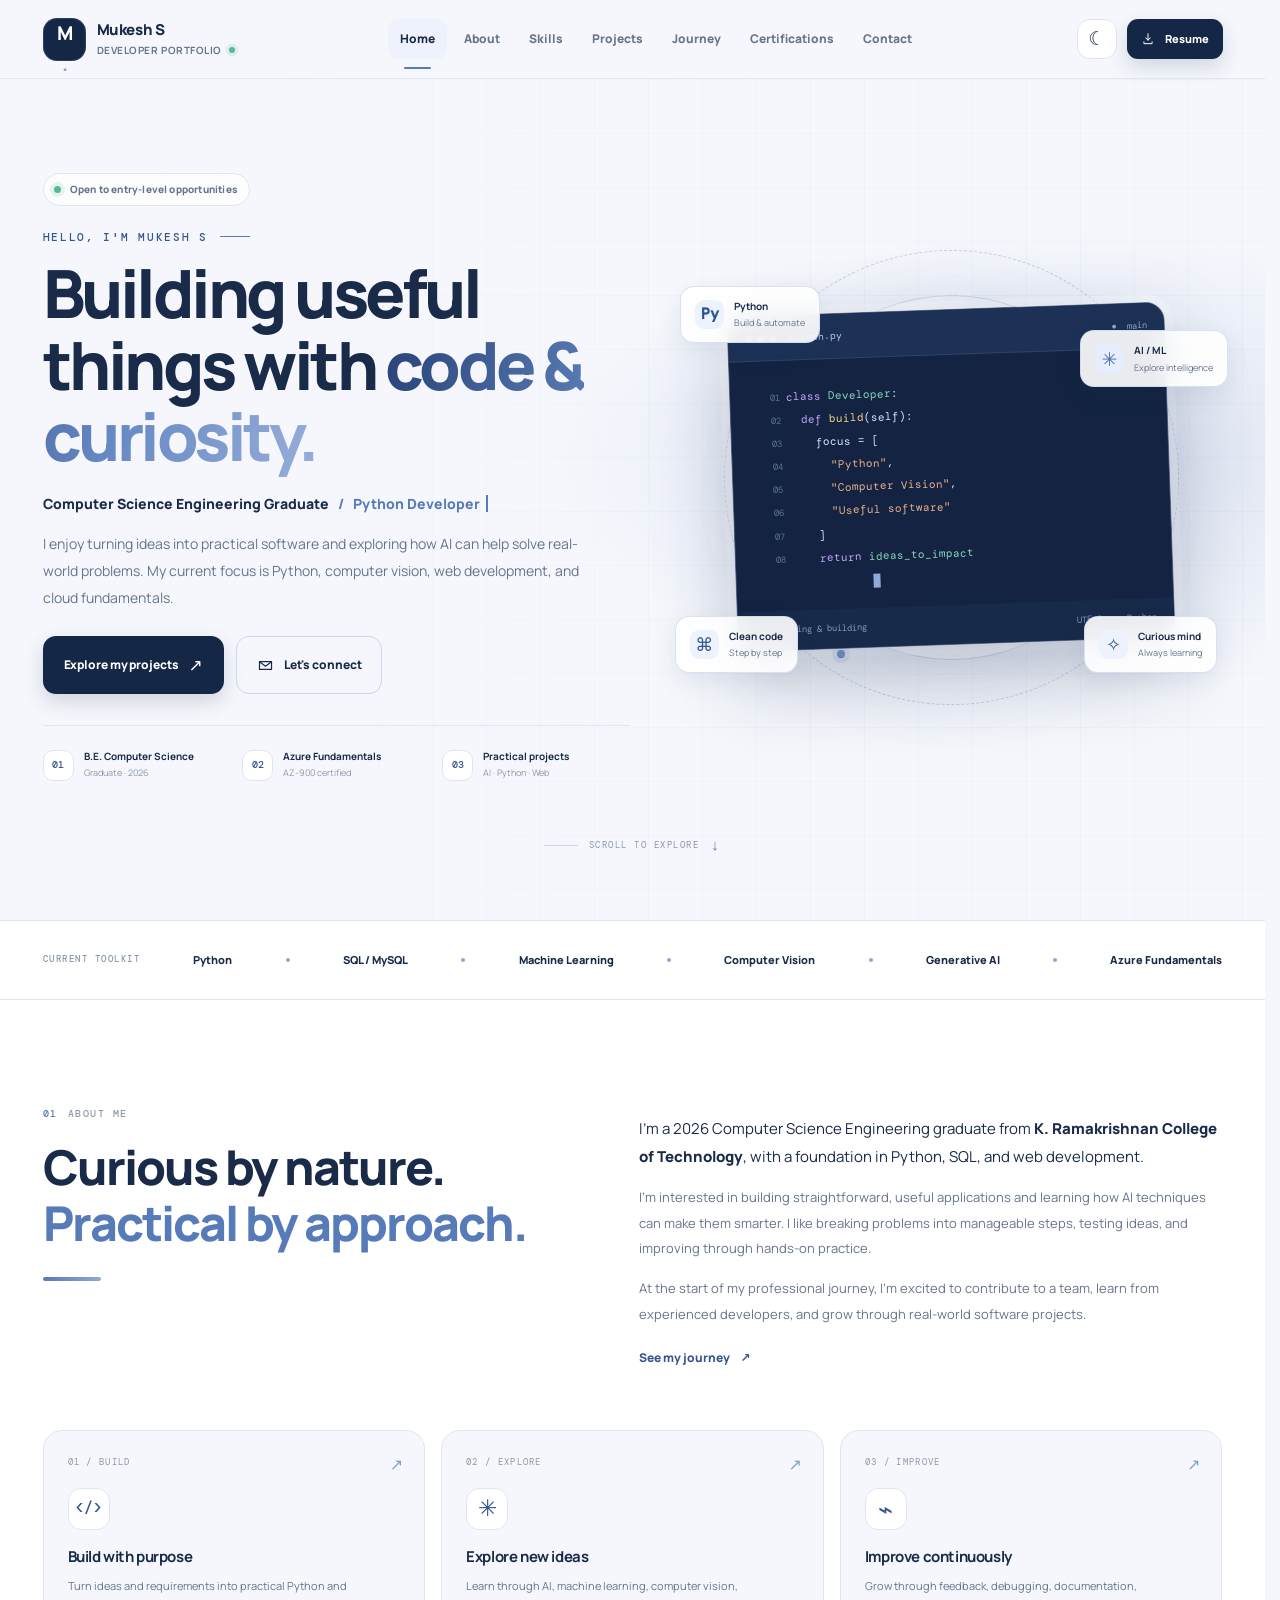
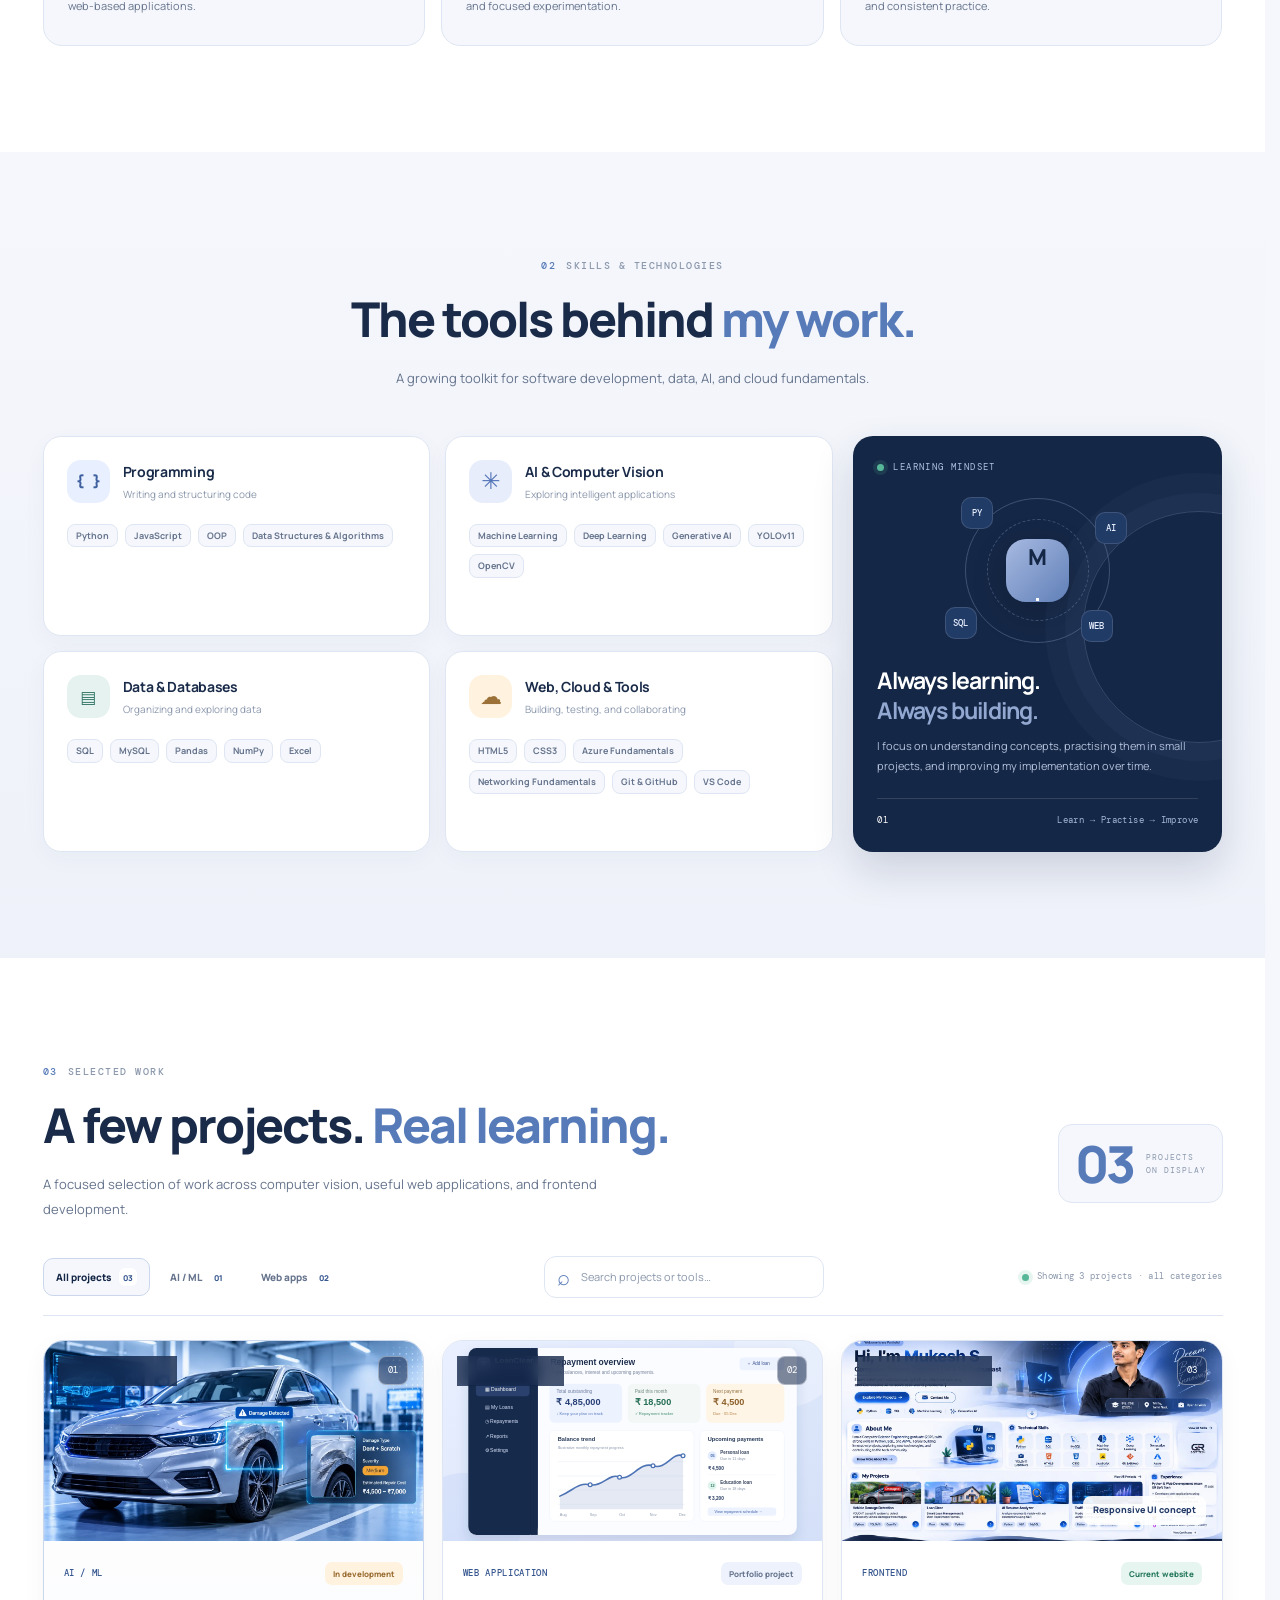
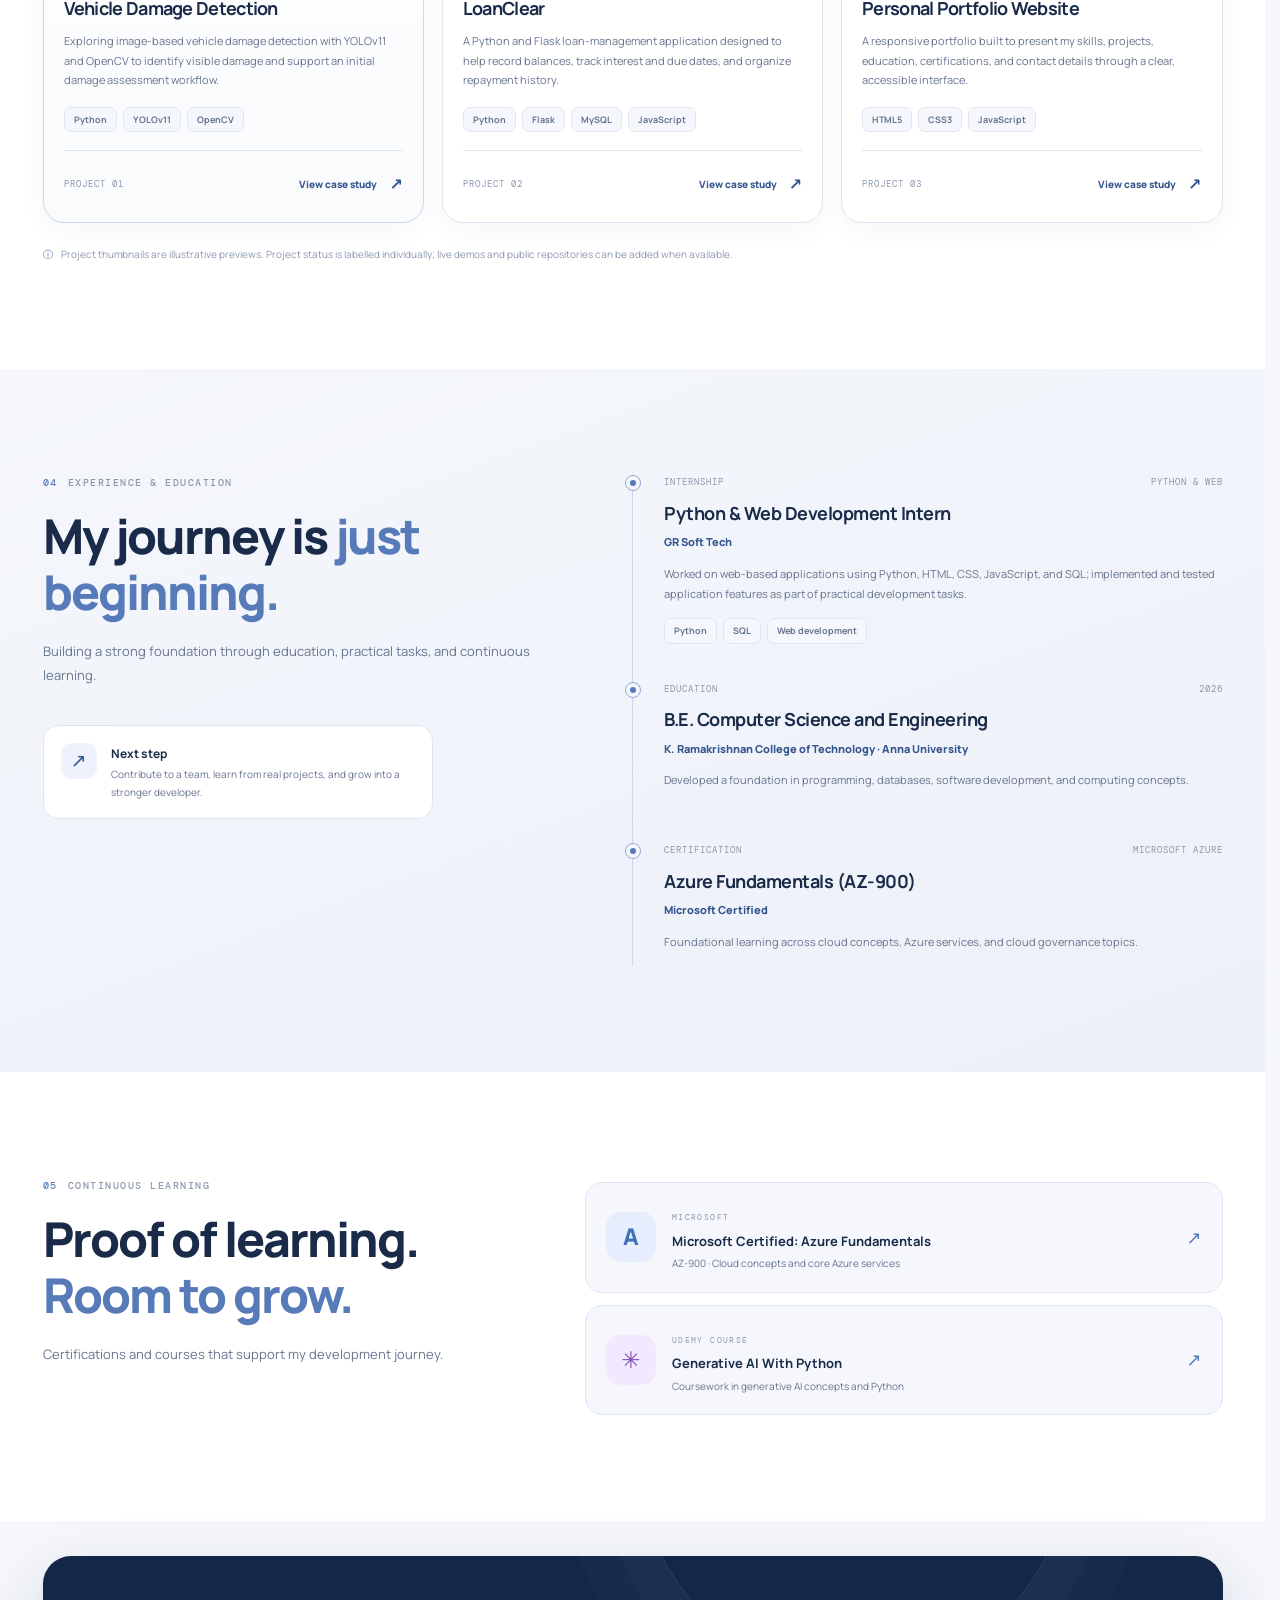
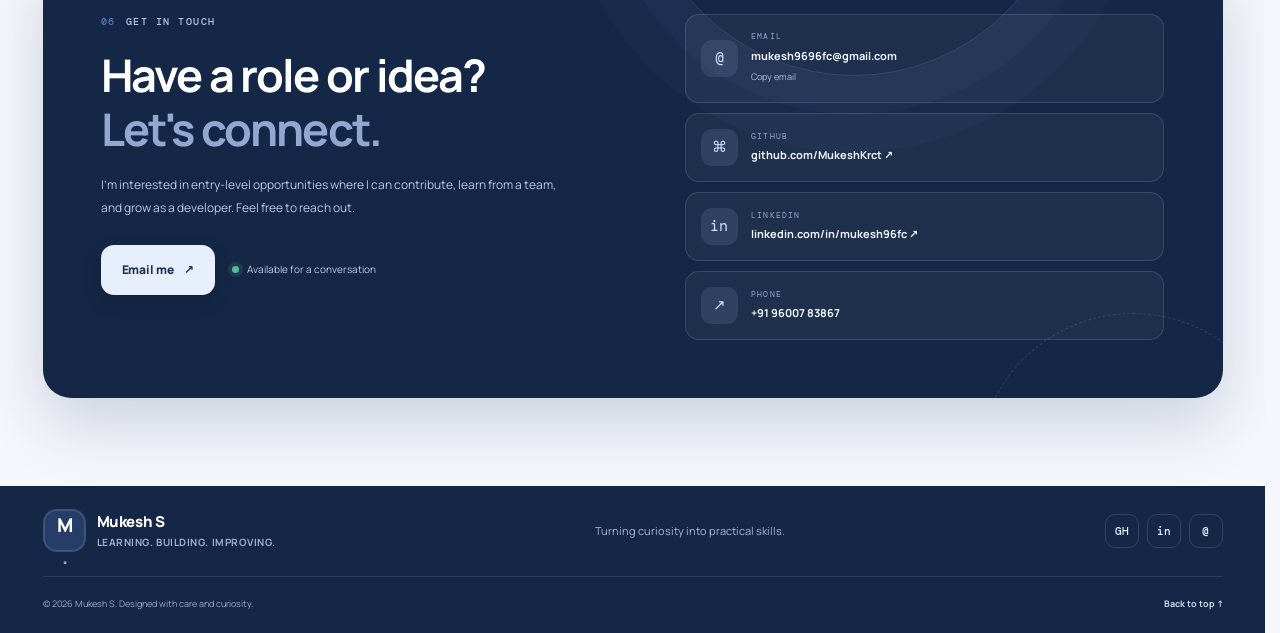
==== commit b64528a3: "Add files via upload" ====
--- a/index.html
+++ b/index.html
@@ -125,8 +125,8 @@
 
     <section class="projects-section section-space" id="projects" aria-labelledby="projects-title">
       <div class="container">
-        <div class="projects-heading-row"><div class="section-heading reveal"><p class="section-kicker"><span>03</span> SELECTED WORK</p><h2 id="projects-title">Projects that make <span class="text-accent">ideas tangible.</span></h2><p class="section-intro">A selection of practical projects across AI, web applications, and frontend development.</p></div><div class="projects-aside reveal"><span class="projects-count">04</span><span>PROJECTS<br>ON DISPLAY</span></div></div>
-        <div class="project-toolbar reveal"><div class="filter-list" role="group" aria-label="Filter projects"><button class="filter-button active" type="button" data-filter="all" aria-pressed="true">All projects <span>04</span></button><button class="filter-button" type="button" data-filter="ai" aria-pressed="false">AI / ML</button><button class="filter-button" type="button" data-filter="web" aria-pressed="false">Web apps</button></div><span class="project-toolbar-note"><span class="tiny-live"></span> Selected portfolio work</span></div>
+        <div class="projects-heading-row"><div class="section-heading reveal"><p class="section-kicker"><span>03</span> SELECTED WORK</p><h2 id="projects-title">A few projects. <span class="text-accent">Real learning.</span></h2><p class="section-intro">A focused selection of work across computer vision, useful web applications, and frontend development.</p></div><div class="projects-aside reveal"><span class="projects-count">03</span><span>PROJECTS<br>ON DISPLAY</span></div></div>
+        <div class="project-toolbar reveal"><div class="filter-list" role="group" aria-label="Filter projects"><button class="filter-button active" type="button" data-filter="all" aria-pressed="true">All projects <span>03</span></button><button class="filter-button" type="button" data-filter="ai" aria-pressed="false">AI / ML <span>01</span></button><button class="filter-button" type="button" data-filter="web" aria-pressed="false">Web apps <span>02</span></button></div><label class="project-search"><span class="search-symbol" aria-hidden="true">⌕</span><span class="sr-only">Search projects</span><input id="project-search" type="search" placeholder="Search projects or tools…" autocomplete="off" spellcheck="false"></label><span class="project-toolbar-note" id="project-results" role="status" aria-live="polite"><span class="tiny-live"></span> Showing all 3 projects</span></div>
         <div class="projects-grid" id="projects-grid">
           <article class="project-card project-featured reveal" data-category="ai" data-project="vehicle">
             <div class="project-image-wrap"><img src="assets/images/vehicle-damage.webp" alt="Silver car in a vehicle inspection bay with an AI box highlighting body damage" loading="lazy" width="1400" height="788"><span class="image-kicker"><span class="tiny-live"></span> COMPUTER VISION</span><span class="image-corner-number">01</span></div>
@@ -136,16 +136,12 @@
             <div class="project-image-wrap"><img src="assets/images/loanclear-dashboard.svg" alt="LoanClear finance dashboard illustration with loan balances, payment progress and upcoming repayments" loading="lazy" width="1200" height="700"><span class="image-kicker">FINANCE WEB APP</span><span class="image-corner-number">02</span></div>
             <div class="project-content"><div class="project-meta"><span class="project-type">Web application</span><span class="project-state">Portfolio project</span></div><h3>LoanClear</h3><p>A Python and Flask loan-management application designed to help record balances, track interest and due dates, and organize repayment history.</p><div class="project-tags"><span>Python</span><span>Flask</span><span>MySQL</span><span>JavaScript</span></div><div class="project-card-bottom"><span class="project-id">PROJECT 02</span><button class="project-open" type="button" data-project-details="loanclear" aria-label="View LoanClear project details">View case study <span>↗</span></button></div></div>
           </article>
-          <article class="project-card reveal" data-category="ai" data-project="resume">
-            <div class="project-image-wrap"><img src="assets/images/resume-analyzer.svg" alt="AI Resume Analyzer interface illustration with resume parsing, match score and skill gap insights" loading="lazy" width="1200" height="700"><span class="image-kicker">NLP / AI CONCEPT</span><span class="image-corner-number">03</span></div>
-            <div class="project-content"><div class="project-meta"><span class="project-type">AI / NLP</span><span class="project-state">Portfolio project</span></div><h3>AI Resume Analyzer</h3><p>A Python-based resume-analysis project designed to compare resume content with a job description and highlight relevant skills, gaps, and match information.</p><div class="project-tags"><span>Python</span><span>NLP</span><span>MySQL</span></div><div class="project-card-bottom"><span class="project-id">PROJECT 03</span><button class="project-open" type="button" data-project-details="resume" aria-label="View AI Resume Analyzer project details">View case study <span>↗</span></button></div></div>
-          </article>
           <article class="project-card project-wide reveal" data-category="web" data-project="portfolio">
-            <div class="project-image-wrap"><img src="assets/images/portfolio-preview.webp" alt="Blue and white personal portfolio website design concept with navigation, skills and project cards" loading="lazy" width="1400" height="933"><span class="image-kicker">DESIGN + DEVELOPMENT</span><span class="image-corner-number">04</span><span class="image-expand-label">Responsive UI concept</span></div>
-            <div class="project-content"><div class="project-meta"><span class="project-type">Frontend</span><span class="project-state state-live">Current website</span></div><h3>Personal Portfolio Website</h3><p>A responsive portfolio built to present my skills, projects, education, certifications, and contact details through a clear, accessible interface.</p><div class="project-tags"><span>HTML5</span><span>CSS3</span><span>JavaScript</span></div><div class="project-card-bottom"><span class="project-id">PROJECT 04</span><button class="project-open" type="button" data-project-details="portfolio" aria-label="View Personal Portfolio project details">View case study <span>↗</span></button></div></div>
+            <div class="project-image-wrap"><img src="assets/images/portfolio-preview.webp" alt="Blue and white personal portfolio website design concept with navigation, skills and project cards" loading="lazy" width="1400" height="933"><span class="image-kicker">DESIGN + DEVELOPMENT</span><span class="image-corner-number">03</span><span class="image-expand-label">Responsive UI concept</span></div>
+            <div class="project-content"><div class="project-meta"><span class="project-type">Frontend</span><span class="project-state state-live">Current website</span></div><h3>Personal Portfolio Website</h3><p>A responsive portfolio built to present my skills, projects, education, certifications, and contact details through a clear, accessible interface.</p><div class="project-tags"><span>HTML5</span><span>CSS3</span><span>JavaScript</span></div><div class="project-card-bottom"><span class="project-id">PROJECT 03</span><button class="project-open" type="button" data-project-details="portfolio" aria-label="View Personal Portfolio project details">View case study <span>↗</span></button></div></div>
           </article>
         </div>
-        <p class="project-disclaimer"><span aria-hidden="true">ⓘ</span> Project thumbnails are illustrative previews. Project status is labelled individually; live demos and public repositories can be added when available.</p>
+        <p class="projects-empty" id="projects-empty" hidden>No projects match that search. Try another keyword or choose “All projects”.</p><p class="project-disclaimer"><span aria-hidden="true">ⓘ</span> Project thumbnails are illustrative previews. Project status is labelled individually; live demos and public repositories can be added when available.</p>
       </div>
     </section>
 
@@ -161,7 +157,7 @@
     </section>
 
     <section class="contact-section section-space" id="contact" aria-labelledby="contact-title">
-      <div class="container contact-panel reveal"><div class="contact-bg-orbit contact-orbit-one"></div><div class="contact-bg-orbit contact-orbit-two"></div><div class="contact-copy"><p class="section-kicker"><span>06</span> GET IN TOUCH</p><h2 id="contact-title">Have a role or idea?<br><span>Let's connect.</span></h2><p>I'm interested in entry-level opportunities where I can contribute, learn from a team, and grow as a developer. Feel free to reach out.</p><div class="contact-cta-row"><a class="button button-light button-large" href="mailto:mukesh9696fc@gmail.com?subject=Portfolio%20contact">Email me <span aria-hidden="true">↗</span></a><a class="contact-availability" href="mailto:mukesh9696fc@gmail.com"><span class="status-pulse"></span> Available for a conversation</a></div></div><div class="contact-details"><div class="contact-detail"><span class="contact-detail-icon">@</span><div class="contact-detail-copy"><small>EMAIL</small><a href="mailto:mukesh9696fc@gmail.com">mukesh9696fc@gmail.com</a><button class="copy-email" type="button" data-copy-email="mukesh9696fc@gmail.com">Copy email</button></div></div><div class="contact-detail"><span class="contact-detail-icon">⌘</span><div class="contact-detail-copy"><small>GITHUB</small><a href="https://github.com/mukesh9696fc" target="_blank" rel="noopener noreferrer">github.com/mukesh9696fc ↗</a></div></div><div class="contact-detail"><span class="contact-detail-icon">in</span><div class="contact-detail-copy"><small>LINKEDIN</small><a href="https://www.linkedin.com/in/mukesh96fc/" target="_blank" rel="noopener noreferrer">linkedin.com/in/mukesh96fc ↗</a></div></div><div class="contact-detail"><span class="contact-detail-icon">↗</span><div class="contact-detail-copy"><small>PHONE</small><a href="tel:+919600783867">+91 96007 83867</a></div></div></div></div>
+      <div class="container contact-panel reveal"><div class="contact-bg-orbit contact-orbit-one"></div><div class="contact-bg-orbit contact-orbit-two"></div><div class="contact-copy"><p class="section-kicker"><span>06</span> GET IN TOUCH</p><h2 id="contact-title">Have a role or idea?<br><span>Let's connect.</span></h2><p>I'm interested in entry-level opportunities where I can contribute, learn from a team, and grow as a developer. Feel free to reach out.</p><div class="contact-cta-row"><a class="button button-light button-large" href="mailto:mukesh9696fc@gmail.com?subject=Portfolio%20contact">Email me <span aria-hidden="true">↗</span></a><a class="contact-availability" href="mailto:mukesh9696fc@gmail.com"><span class="status-pulse"></span> Available for a conversation</a></div></div><div class="contact-details"><div class="contact-detail"><span class="contact-detail-icon">@</span><div class="contact-detail-copy"><small>EMAIL</small><a href="mailto:mukesh9696fc@gmail.com">mukesh9696fc@gmail.com</a><button class="copy-email" type="button" data-copy-email="mukesh9696fc@gmail.com">Copy email</button></div></div><div class="contact-detail"><span class="contact-detail-icon">⌘</span><div class="contact-detail-copy"><small>GITHUB</small><a href="https://github.com/MukeshKrct" target="_blank" rel="noopener noreferrer">github.com/MukeshKrct ↗</a></div></div><div class="contact-detail"><span class="contact-detail-icon">in</span><div class="contact-detail-copy"><small>LINKEDIN</small><a href="https://www.linkedin.com/in/mukesh96fc/" target="_blank" rel="noopener noreferrer">linkedin.com/in/mukesh96fc ↗</a></div></div><div class="contact-detail"><span class="contact-detail-icon">↗</span><div class="contact-detail-copy"><small>PHONE</small><a href="tel:+919600783867">+91 96007 83867</a></div></div></div></div>
     </section>
   </main>
 
@@ -179,6 +175,6 @@
   <div class="toast-message" id="toast-message" role="status" aria-live="polite"></div>
   <button class="back-top-floating" id="back-top-floating" type="button" aria-label="Back to top" title="Back to top">↑</button>
 
-  <footer class="site-footer"><div class="container footer-top"><a class="brand footer-brand" href="#home"><span class="brand-mark">M<span>.</span></span><span class="brand-text"><strong>Mukesh S</strong><small>Learning. Building. Improving.</small></span></a><p class="footer-tagline">Turning curiosity into practical skills.</p><div class="footer-socials"><a href="https://github.com/mukesh9696fc" target="_blank" rel="noopener noreferrer" aria-label="GitHub profile">GH</a><a href="https://www.linkedin.com/in/mukesh96fc/" target="_blank" rel="noopener noreferrer" aria-label="LinkedIn profile">in</a><a href="mailto:mukesh9696fc@gmail.com" aria-label="Email Mukesh">@</a></div></div><div class="container footer-bottom"><p>© <span id="year">2026</span> Mukesh S. Designed with care and curiosity.</p><a href="#home">Back to top ↑</a></div></footer>
+  <footer class="site-footer"><div class="container footer-top"><a class="brand footer-brand" href="#home"><span class="brand-mark">M<span>.</span></span><span class="brand-text"><strong>Mukesh S</strong><small>Learning. Building. Improving.</small></span></a><p class="footer-tagline">Turning curiosity into practical skills.</p><div class="footer-socials"><a href="https://github.com/MukeshKrct" target="_blank" rel="noopener noreferrer" aria-label="GitHub profile">GH</a><a href="https://www.linkedin.com/in/mukesh96fc/" target="_blank" rel="noopener noreferrer" aria-label="LinkedIn profile">in</a><a href="mailto:mukesh9696fc@gmail.com" aria-label="Email Mukesh">@</a></div></div><div class="container footer-bottom"><p>© <span id="year">2026</span> Mukesh S. Designed with care and curiosity.</p><a href="#home">Back to top ↑</a></div></footer>
 </body>
 </html>
--- a/styles.css
+++ b/styles.css
@@ -27,3 +27,32 @@
 .project-dialog{overscroll-behavior:contain;scrollbar-gutter:stable;max-height:min(88vh,840px);max-height:min(88dvh,840px)}
 @media(max-width:900px){html{scroll-padding-top:88px}:where(.hero,main section[id]){scroll-margin-top:88px}.nav-links.is-open{max-height:calc(100dvh - 76px);overflow-y:auto;overscroll-behavior:contain}}
 @media(prefers-reduced-motion:reduce){html{scroll-behavior:auto!important}.js .reveal{opacity:1;transform:none}}
+
+
+/* Portfolio refresh: balanced three-project grid, accessible search, and clearer controls */
+:root{--focus-ring:0 0 0 3px rgba(87,123,185,.25)}
+:where(a,button,input,summary,[tabindex]):focus-visible{outline:3px solid var(--accent-strong);outline-offset:3px}
+.projects-grid{grid-template-columns:repeat(3,minmax(0,1fr));align-items:stretch;gap:18px}
+.project-featured,.project-wide{grid-column:auto;display:flex;grid-template-columns:unset}
+.project-featured{border-color:var(--line-strong);background:linear-gradient(180deg,var(--surface),color-mix(in srgb,var(--accent) 5%,var(--surface)))}
+.project-image-wrap,.project-wide .project-image-wrap{height:200px;min-height:0;flex:none}
+.project-content,.project-wide .project-content{padding:21px 20px 18px;justify-content:flex-start}
+.project-content h3,.project-wide .project-content h3{font-size:18px;line-height:1.35}
+.project-content>p,.project-wide .project-content>p{font-size:11px;line-height:1.8;max-width:none}
+.project-tags{display:flex;flex-wrap:wrap;gap:6px}
+.project-tags span{border-radius:7px;line-height:1.25}
+.project-search{display:flex;align-items:center;gap:9px;min-width:220px;max-width:280px;flex:1;border:1px solid var(--line);border-radius:12px;padding:0 12px;background:var(--surface);color:var(--muted);transition:border-color .2s,box-shadow .2s}
+.project-search:focus-within{border-color:var(--accent-strong);box-shadow:var(--focus-ring)}
+.search-symbol{font-size:22px;line-height:1;color:var(--accent-strong)}
+.project-search input{width:100%;min-width:0;min-height:40px;border:0;outline:none!important;background:transparent;color:var(--ink);font-size:11px}
+.project-search input::placeholder{color:var(--muted-2)}
+.project-toolbar-note{font-size:9px;line-height:1.5}
+.projects-empty{margin:20px 0;padding:24px;border:1px dashed var(--line-strong);border-radius:15px;color:var(--muted);text-align:center;background:var(--surface)}
+.projects-empty[hidden]{display:none}
+.project-open{min-height:36px}
+.project-card:hover{transform:translateY(-4px)}
+@media(max-width:1000px){.projects-grid{grid-template-columns:repeat(2,minmax(0,1fr))}.project-toolbar{flex-wrap:wrap}.project-search{max-width:none}.project-toolbar-note{margin-left:auto}}
+@media(max-width:640px){.projects-grid{grid-template-columns:1fr}.project-toolbar{align-items:stretch}.filter-list{width:100%}.project-search{max-width:none;width:100%;min-width:0}.project-toolbar-note{margin-left:0;white-space:normal}.project-image-wrap,.project-wide .project-image-wrap{height:215px}.project-content,.project-wide .project-content{padding:19px}.project-content h3,.project-wide .project-content h3{font-size:19px}}
+@media(prefers-reduced-motion:reduce){.project-card:hover{transform:none}.project-image-wrap img{transition:none}}
+
+.sr-only{position:absolute!important;width:1px!important;height:1px!important;padding:0!important;margin:-1px!important;overflow:hidden!important;clip:rect(0,0,0,0)!important;white-space:nowrap!important;border:0!important}
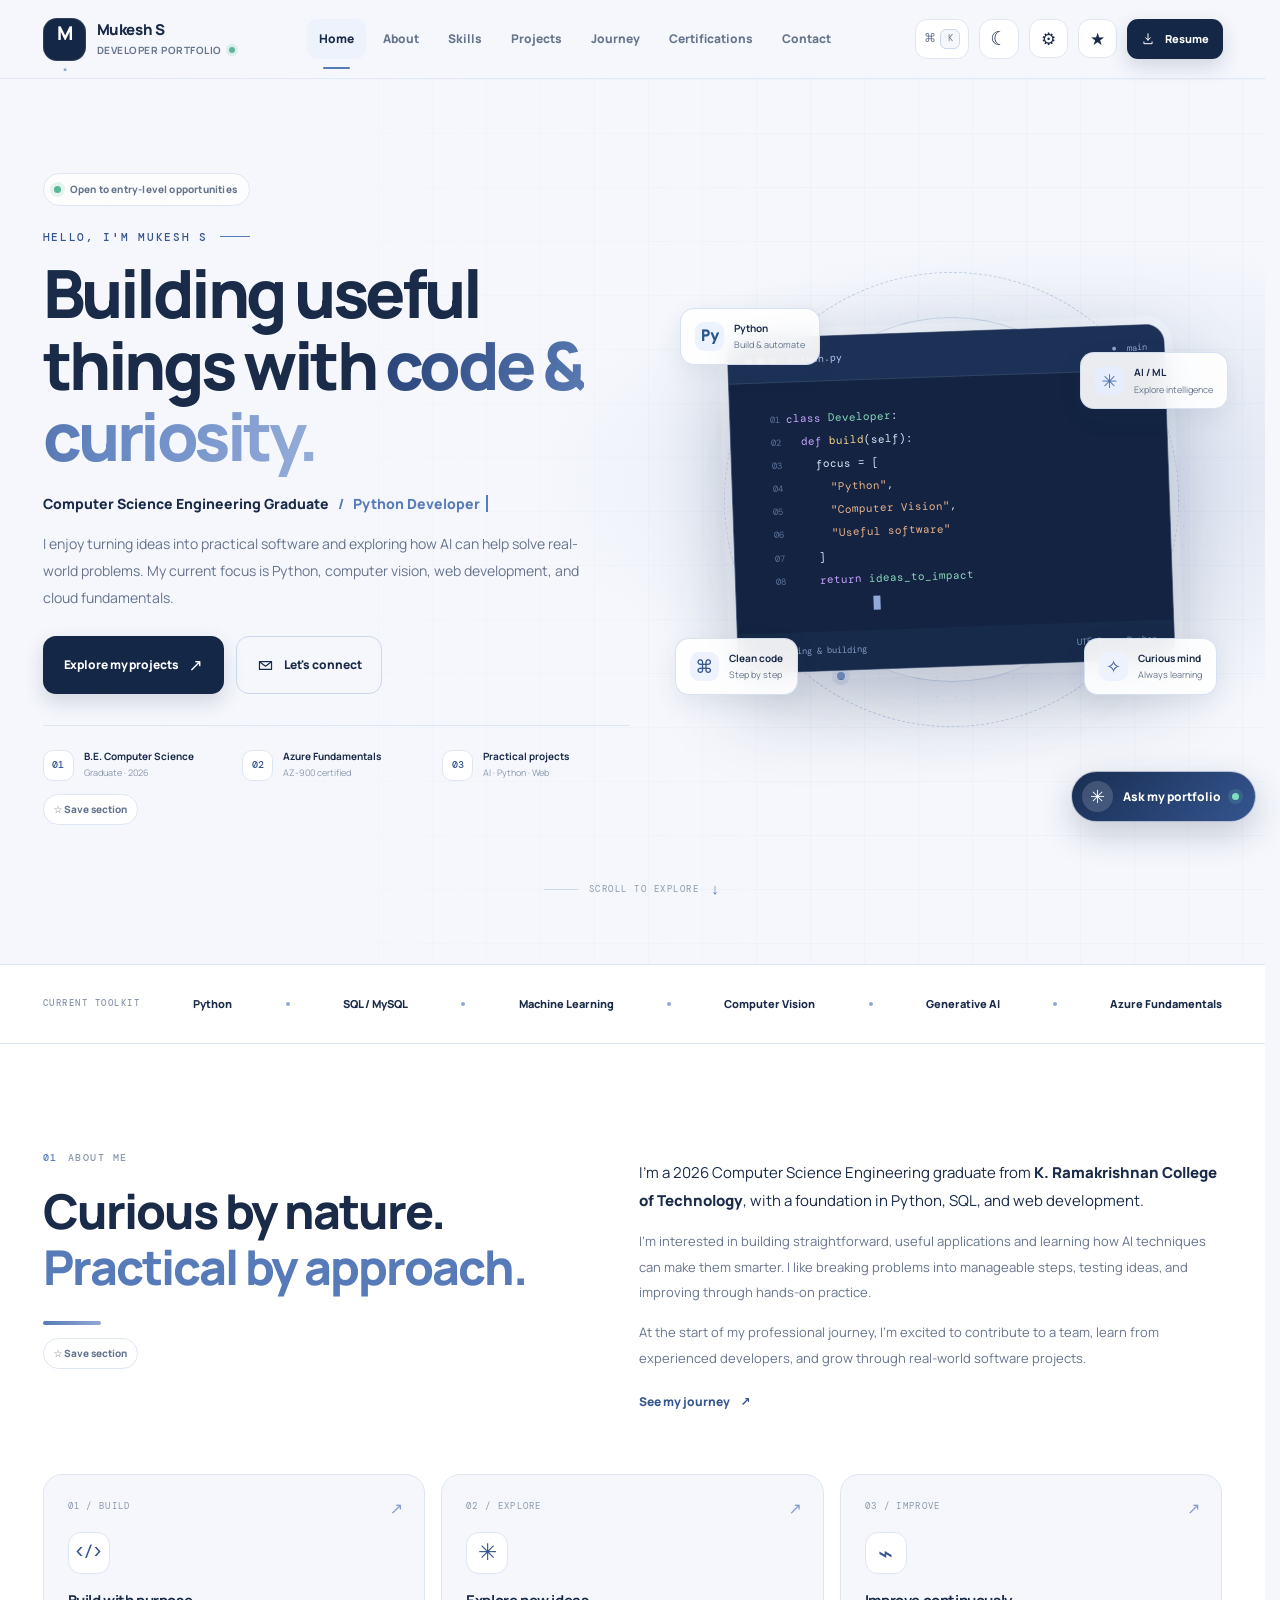
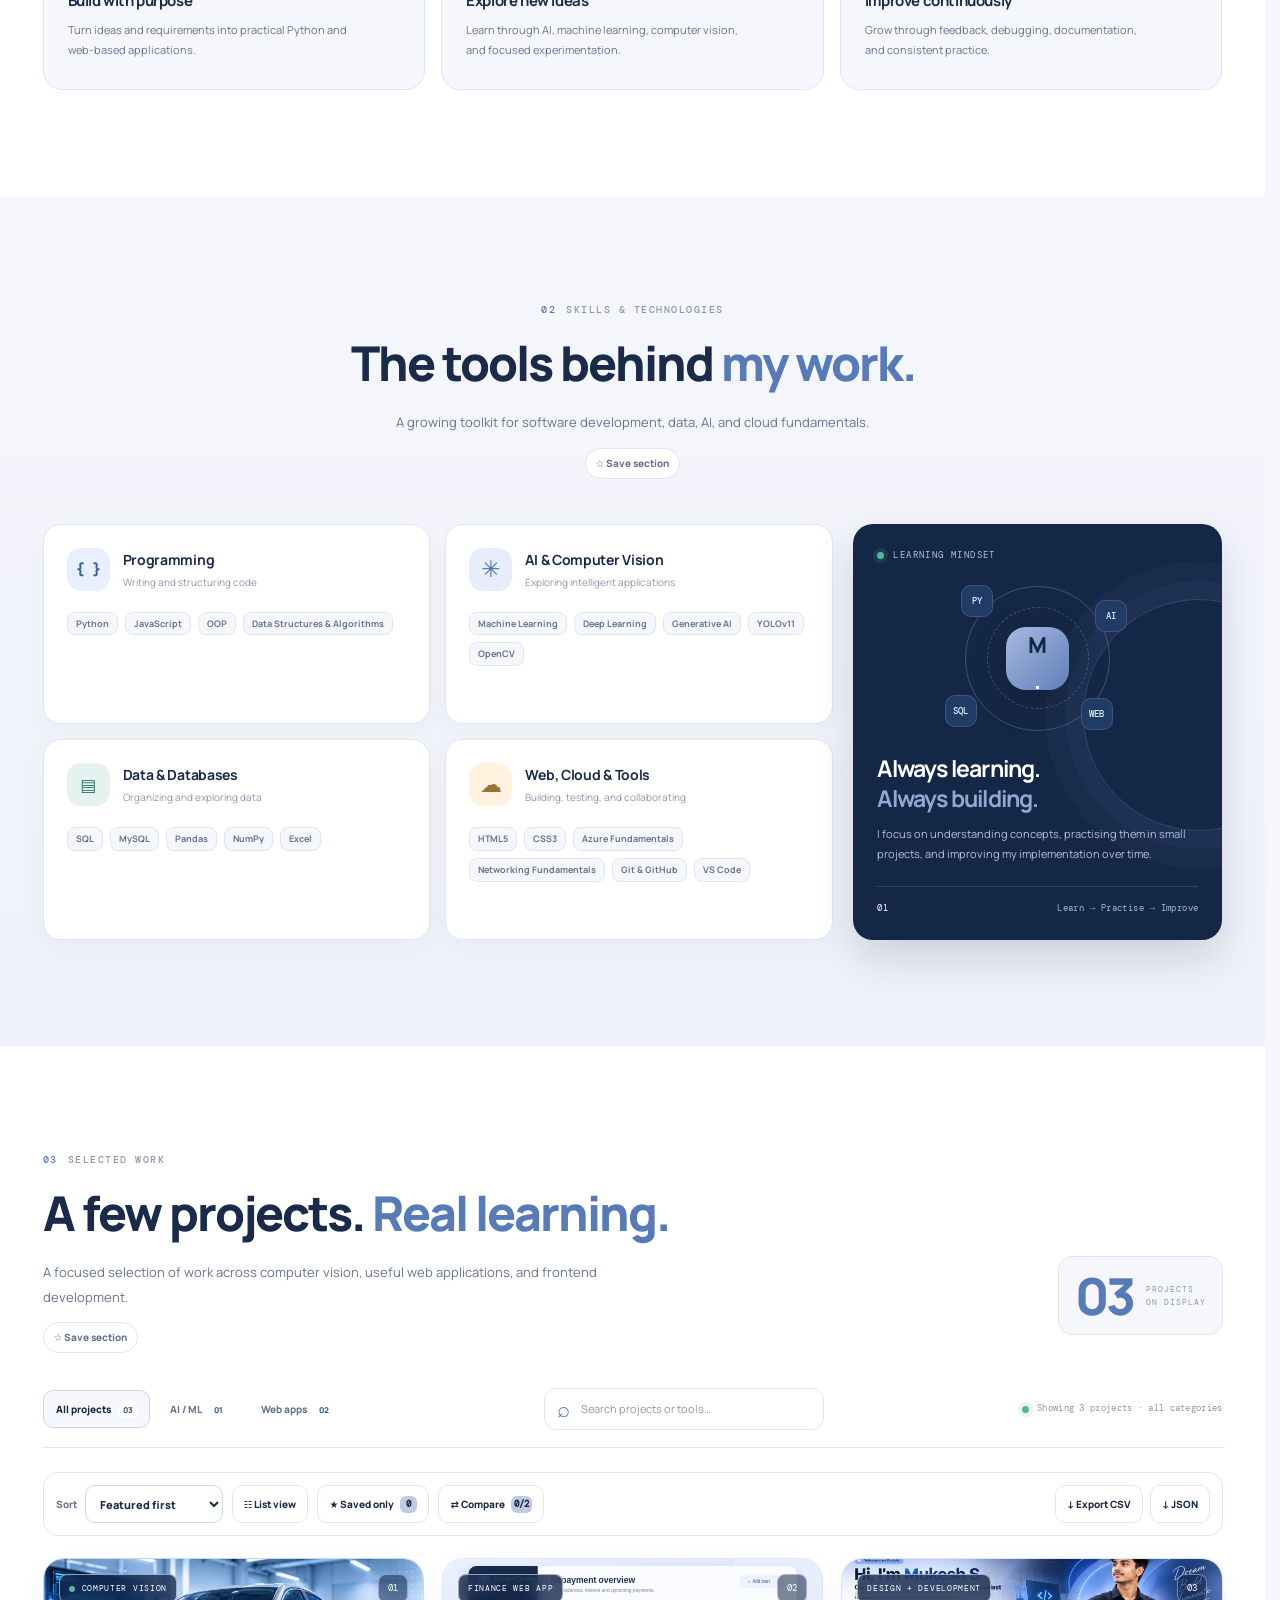
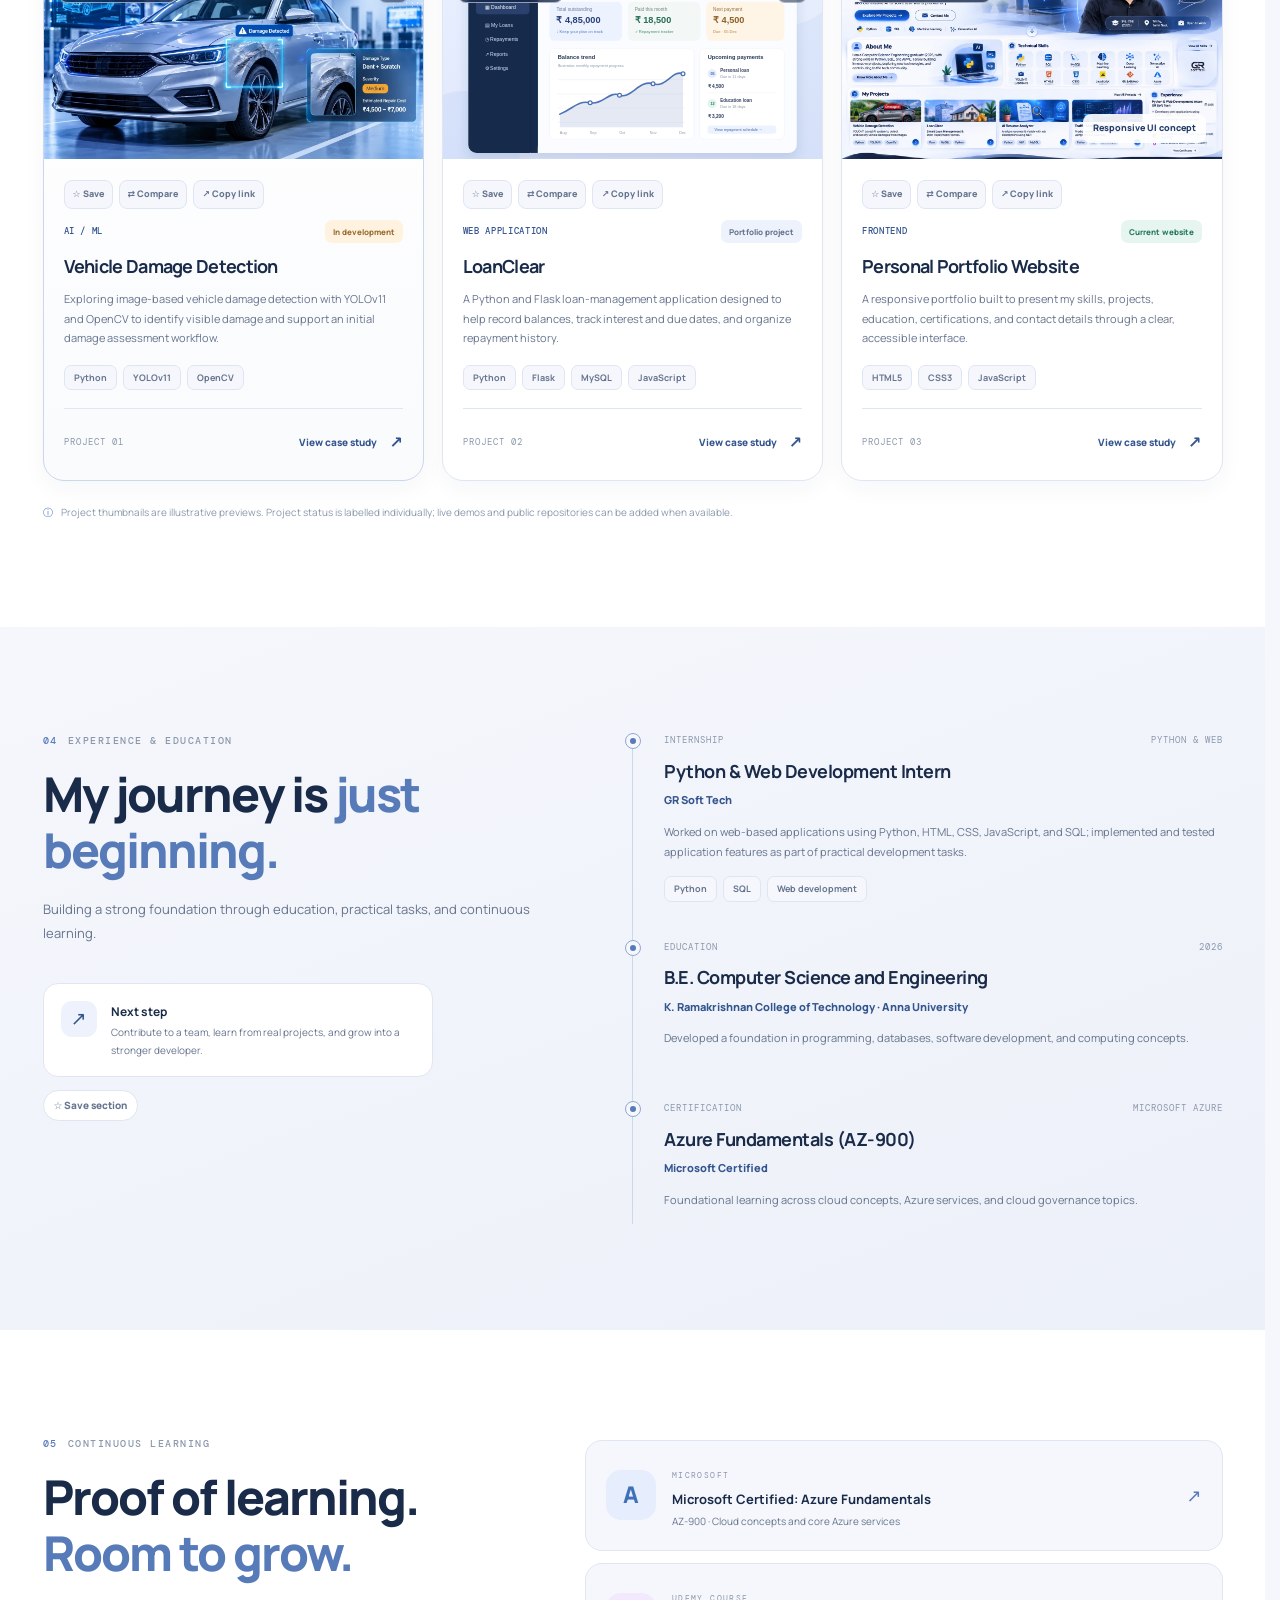
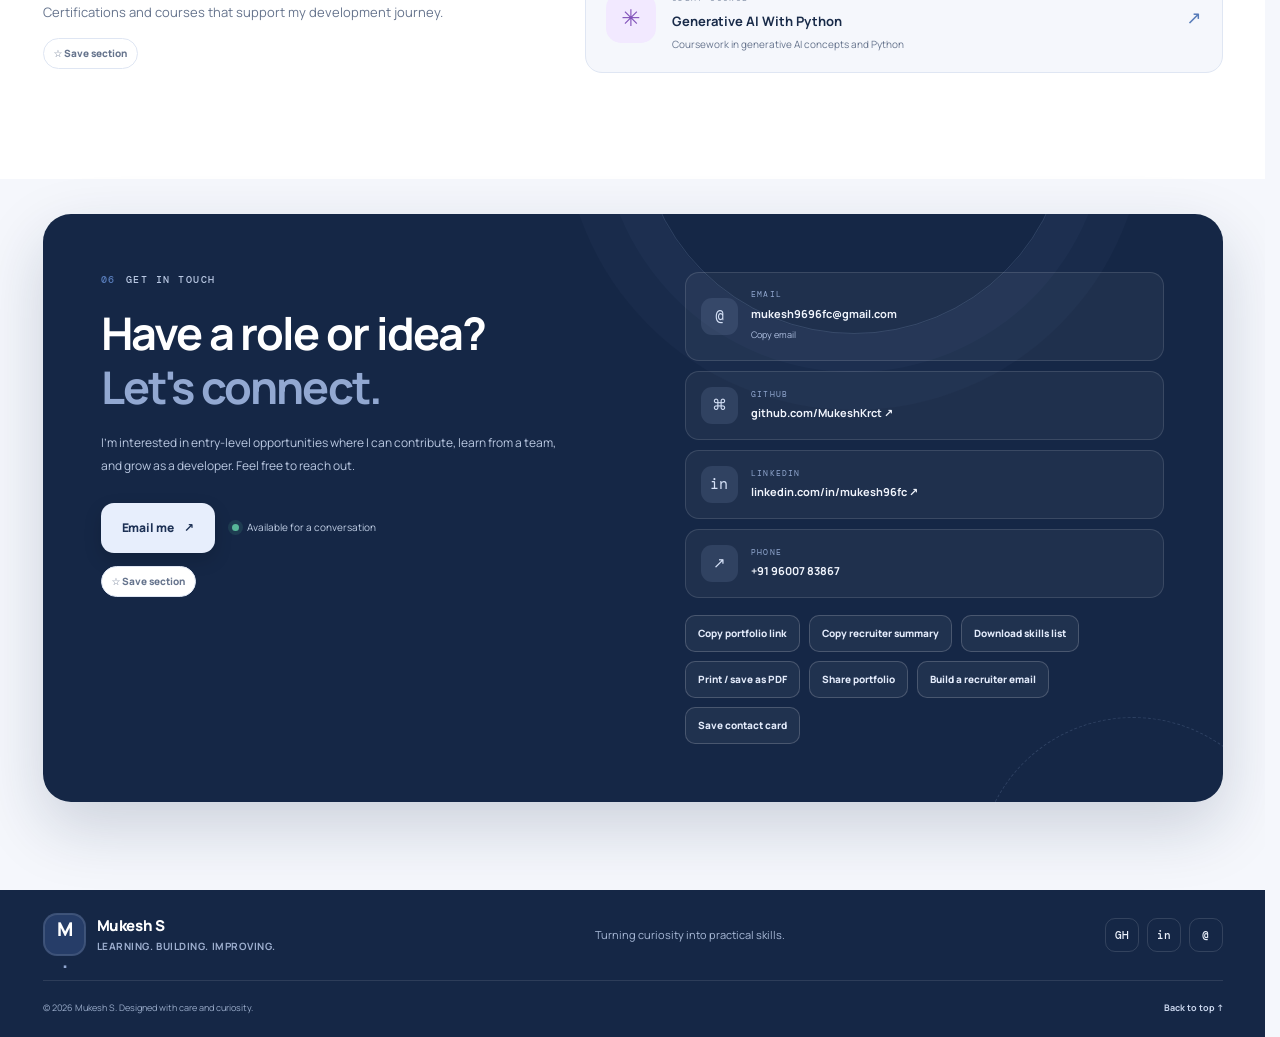
==== commit 2155f913: "Upgrade portfolio website" ====
--- a/index.html
+++ b/index.html
@@ -9,9 +9,18 @@
   <meta property="og:title" content="Mukesh S | Developer Portfolio">
   <meta property="og:description" content="Python, practical software, and experiments in AI — explore Mukesh's projects, skills, and journey.">
   <meta property="og:type" content="website">
+  <meta name="color-scheme" content="light dark">
+  <meta name="author" content="Mukesh S">
+  <meta name="robots" content="index,follow">
+  <meta name="twitter:card" content="summary_large_image">
+  <meta name="twitter:title" content="Mukesh S | Developer Portfolio">
+  <meta name="twitter:description" content="Python, practical software, and experiments in AI — explore Mukesh's projects, skills, and journey.">
+  <script type="application/ld+json">{"@context":"https://schema.org","@type":"Person","name":"Mukesh S","jobTitle":"Computer Science Engineering Graduate | Python Developer and AI/ML Enthusiast","email":"mailto:mukesh9696fc@gmail.com","telephone":"+91-96007-83867","sameAs":["https://github.com/MukeshKrct","https://www.linkedin.com/in/mukesh96fc/"]}</script>
   <meta property="og:image" content="assets/images/portfolio-preview.webp">
   <title>Mukesh S — Python Developer & AI/ML Enthusiast</title>
   <link rel="icon" href="favicon.svg" type="image/svg+xml">
+  <link rel="apple-touch-icon" href="assets/icons/icon-192.png">
+  <link rel="manifest" href="manifest.webmanifest">
   <link rel="preconnect" href="https://fonts.googleapis.com">
   <link rel="preconnect" href="https://fonts.gstatic.com" crossorigin>
   <link href="https://fonts.googleapis.com/css2?family=DM+Mono:wght@400;500&family=Manrope:wght@400;500;600;700;800&display=swap" rel="stylesheet">
@@ -38,8 +47,11 @@
         <a class="nav-link" href="#contact">Contact</a>
       </nav>
       <div class="nav-actions">
-        <button class="theme-toggle" id="theme-toggle" type="button" aria-label="Switch to dark mode" title="Switch theme"><span id="theme-icon" aria-hidden="true">☾</span></button>
-        <a class="button button-small button-primary nav-resume" href="assets/Mukesh_S_Resume.pdf" download><svg viewBox="0 0 24 24" aria-hidden="true"><path d="M12 3v11m-4-4 4 4 4-4M5 17v3h14v-3"/></svg> Resume</a>
+        <button class="command-toggle" id="command-toggle" type="button" aria-label="Open quick navigation" title="Quick navigation (Ctrl/⌘ + K)"><span aria-hidden="true">⌘</span><kbd>K</kbd></button>
+        <button class="theme-toggle" id="theme-toggle" type="button" aria-label="Switch to dark mode" aria-pressed="false" title="Switch theme"><span id="theme-icon" aria-hidden="true">☾</span></button>
+        <button class="utility-icon" id="preferences-toggle" type="button" aria-label="Open appearance and accessibility settings" title="Appearance & accessibility">⚙</button>
+        <button class="utility-icon saved-sections-trigger" id="saved-sections-toggle" type="button" aria-label="Open saved sections" title="Saved sections">★</button>
+        <a class="button button-small button-primary nav-resume" href="assets/Mukesh_S_Resume.pdf" download aria-label="Download Mukesh S resume PDF"><svg viewBox="0 0 24 24" aria-hidden="true"><path d="M12 3v11m-4-4 4 4 4-4M5 17v3h14v-3"/></svg> Resume</a>
       </div>
     </div>
   </header>
@@ -52,7 +64,7 @@
           <div class="eyebrow"><span class="status-pulse"></span> Open to entry-level opportunities</div>
           <p class="overline">HELLO, I'M MUKESH S <span class="overline-rule"></span></p>
           <h1 id="hero-title">Building useful things with <span class="gradient-text">code &amp; curiosity.</span></h1>
-          <p class="hero-role">Computer Science Engineering Graduate <span class="role-divider">/</span> <span id="role-rotator">Python Developer</span><span class="typing-caret" aria-hidden="true"></span></p>
+          <p class="hero-role">Computer Science Engineering Graduate <span class="role-divider">/</span> <span id="role-rotator" aria-live="polite" aria-atomic="true">Python Developer</span><span class="typing-caret" aria-hidden="true"></span></p>
           <p class="hero-description">I enjoy turning ideas into practical software and exploring how AI can help solve real-world problems. My current focus is Python, computer vision, web development, and cloud fundamentals.</p>
           <div class="hero-actions">
             <a class="button button-primary button-large" href="#projects">Explore my projects <span class="button-arrow" aria-hidden="true">↗</span></a>
@@ -126,18 +138,25 @@
     <section class="projects-section section-space" id="projects" aria-labelledby="projects-title">
       <div class="container">
         <div class="projects-heading-row"><div class="section-heading reveal"><p class="section-kicker"><span>03</span> SELECTED WORK</p><h2 id="projects-title">A few projects. <span class="text-accent">Real learning.</span></h2><p class="section-intro">A focused selection of work across computer vision, useful web applications, and frontend development.</p></div><div class="projects-aside reveal"><span class="projects-count">03</span><span>PROJECTS<br>ON DISPLAY</span></div></div>
-        <div class="project-toolbar reveal"><div class="filter-list" role="group" aria-label="Filter projects"><button class="filter-button active" type="button" data-filter="all" aria-pressed="true">All projects <span>03</span></button><button class="filter-button" type="button" data-filter="ai" aria-pressed="false">AI / ML <span>01</span></button><button class="filter-button" type="button" data-filter="web" aria-pressed="false">Web apps <span>02</span></button></div><label class="project-search"><span class="search-symbol" aria-hidden="true">⌕</span><span class="sr-only">Search projects</span><input id="project-search" type="search" placeholder="Search projects or tools…" autocomplete="off" spellcheck="false"></label><span class="project-toolbar-note" id="project-results" role="status" aria-live="polite"><span class="tiny-live"></span> Showing all 3 projects</span></div>
+        <div class="project-toolbar reveal"><div class="filter-list" role="group" aria-label="Filter projects"><button class="filter-button active" type="button" data-filter="all" aria-pressed="true">All projects <span>03</span></button><button class="filter-button" type="button" data-filter="ai" aria-pressed="false">AI / ML <span>01</span></button><button class="filter-button" type="button" data-filter="web" aria-pressed="false">Web apps <span>02</span></button></div><label class="project-search"><span class="search-symbol" aria-hidden="true">⌕</span><span class="sr-only">Search projects</span><input id="project-search" type="search" placeholder="Search projects or tools…" autocomplete="off" spellcheck="false" aria-describedby="project-results"></label><button class="search-clear" id="search-clear" type="button" aria-label="Clear project search" hidden>Clear</button><span class="project-toolbar-note" id="project-results" role="status" aria-live="polite"><span class="tiny-live"></span> Showing all 3 projects</span></div>
+        <div class="project-pro-toolbar reveal" aria-label="Advanced project tools">
+          <label class="project-sort-control"><span>Sort</span><select id="project-sort" aria-label="Sort projects"><option value="featured">Featured first</option><option value="name-asc">Name: A–Z</option><option value="name-desc">Name: Z–A</option><option value="category">Category</option></select></label>
+          <button class="project-tool-button" id="project-view-toggle" type="button" aria-pressed="false" title="Switch between card and list layouts">☷ List view</button>
+          <button class="project-tool-button" id="saved-projects-filter" type="button" aria-pressed="false">★ Saved only <span id="saved-project-count">0</span></button>
+          <button class="project-tool-button" id="compare-projects-open" type="button">⇄ Compare <span id="compare-project-count">0/2</span></button>
+          <div class="project-export-group"><button class="project-tool-button" id="export-projects-csv" type="button">↓ Export CSV</button><button class="project-tool-button" id="export-projects-json" type="button">↓ JSON</button></div>
+        </div>
         <div class="projects-grid" id="projects-grid">
-          <article class="project-card project-featured reveal" data-category="ai" data-project="vehicle">
-            <div class="project-image-wrap"><img src="assets/images/vehicle-damage.webp" alt="Silver car in a vehicle inspection bay with an AI box highlighting body damage" loading="lazy" width="1400" height="788"><span class="image-kicker"><span class="tiny-live"></span> COMPUTER VISION</span><span class="image-corner-number">01</span></div>
+          <article class="project-card project-featured reveal" data-category="ai" id="project-vehicle" data-project="vehicle" data-project-search="vehicle damage detection car scratch dent yolo11 opencv python computer vision image detection">
+            <div class="project-image-wrap"><img src="assets/images/vehicle-damage.webp" alt="Silver car in a vehicle inspection bay with an AI box highlighting body damage" loading="lazy" decoding="async" width="1400" height="788"><span class="image-kicker"><span class="tiny-live"></span> COMPUTER VISION</span><span class="image-corner-number">01</span></div>
             <div class="project-content"><div class="project-meta"><span class="project-type">AI / ML</span><span class="project-state state-progress">In development</span></div><h3>Vehicle Damage Detection</h3><p>Exploring image-based vehicle damage detection with YOLOv11 and OpenCV to identify visible damage and support an initial damage assessment workflow.</p><div class="project-tags"><span>Python</span><span>YOLOv11</span><span>OpenCV</span></div><div class="project-card-bottom"><span class="project-id">PROJECT 01</span><button class="project-open" type="button" data-project-details="vehicle" aria-label="View Vehicle Damage Detection project details">View case study <span>↗</span></button></div></div>
           </article>
-          <article class="project-card reveal" data-category="web" data-project="loanclear">
-            <div class="project-image-wrap"><img src="assets/images/loanclear-dashboard.svg" alt="LoanClear finance dashboard illustration with loan balances, payment progress and upcoming repayments" loading="lazy" width="1200" height="700"><span class="image-kicker">FINANCE WEB APP</span><span class="image-corner-number">02</span></div>
+          <article class="project-card reveal" data-category="web" id="project-loanclear" data-project="loanclear" data-project-search="loanclear loan management finance repayment interest flask mysql python javascript">
+            <div class="project-image-wrap"><img src="assets/images/loanclear-dashboard.svg" alt="LoanClear finance dashboard illustration with loan balances, payment progress and upcoming repayments" loading="lazy" decoding="async" width="1200" height="700"><span class="image-kicker">FINANCE WEB APP</span><span class="image-corner-number">02</span></div>
             <div class="project-content"><div class="project-meta"><span class="project-type">Web application</span><span class="project-state">Portfolio project</span></div><h3>LoanClear</h3><p>A Python and Flask loan-management application designed to help record balances, track interest and due dates, and organize repayment history.</p><div class="project-tags"><span>Python</span><span>Flask</span><span>MySQL</span><span>JavaScript</span></div><div class="project-card-bottom"><span class="project-id">PROJECT 02</span><button class="project-open" type="button" data-project-details="loanclear" aria-label="View LoanClear project details">View case study <span>↗</span></button></div></div>
           </article>
-          <article class="project-card project-wide reveal" data-category="web" data-project="portfolio">
-            <div class="project-image-wrap"><img src="assets/images/portfolio-preview.webp" alt="Blue and white personal portfolio website design concept with navigation, skills and project cards" loading="lazy" width="1400" height="933"><span class="image-kicker">DESIGN + DEVELOPMENT</span><span class="image-corner-number">03</span><span class="image-expand-label">Responsive UI concept</span></div>
+          <article class="project-card project-wide reveal" data-category="web" id="project-portfolio" data-project="portfolio" data-project-search="personal portfolio website html css javascript responsive theme github pages">
+            <div class="project-image-wrap"><img src="assets/images/portfolio-preview.webp" alt="Blue and white personal portfolio website design concept with navigation, skills and project cards" loading="lazy" decoding="async" width="1400" height="933"><span class="image-kicker">DESIGN + DEVELOPMENT</span><span class="image-corner-number">03</span><span class="image-expand-label">Responsive UI concept</span></div>
             <div class="project-content"><div class="project-meta"><span class="project-type">Frontend</span><span class="project-state state-live">Current website</span></div><h3>Personal Portfolio Website</h3><p>A responsive portfolio built to present my skills, projects, education, certifications, and contact details through a clear, accessible interface.</p><div class="project-tags"><span>HTML5</span><span>CSS3</span><span>JavaScript</span></div><div class="project-card-bottom"><span class="project-id">PROJECT 03</span><button class="project-open" type="button" data-project-details="portfolio" aria-label="View Personal Portfolio project details">View case study <span>↗</span></button></div></div>
           </article>
         </div>
@@ -157,7 +176,14 @@
     </section>
 
     <section class="contact-section section-space" id="contact" aria-labelledby="contact-title">
-      <div class="container contact-panel reveal"><div class="contact-bg-orbit contact-orbit-one"></div><div class="contact-bg-orbit contact-orbit-two"></div><div class="contact-copy"><p class="section-kicker"><span>06</span> GET IN TOUCH</p><h2 id="contact-title">Have a role or idea?<br><span>Let's connect.</span></h2><p>I'm interested in entry-level opportunities where I can contribute, learn from a team, and grow as a developer. Feel free to reach out.</p><div class="contact-cta-row"><a class="button button-light button-large" href="mailto:mukesh9696fc@gmail.com?subject=Portfolio%20contact">Email me <span aria-hidden="true">↗</span></a><a class="contact-availability" href="mailto:mukesh9696fc@gmail.com"><span class="status-pulse"></span> Available for a conversation</a></div></div><div class="contact-details"><div class="contact-detail"><span class="contact-detail-icon">@</span><div class="contact-detail-copy"><small>EMAIL</small><a href="mailto:mukesh9696fc@gmail.com">mukesh9696fc@gmail.com</a><button class="copy-email" type="button" data-copy-email="mukesh9696fc@gmail.com">Copy email</button></div></div><div class="contact-detail"><span class="contact-detail-icon">⌘</span><div class="contact-detail-copy"><small>GITHUB</small><a href="https://github.com/MukeshKrct" target="_blank" rel="noopener noreferrer">github.com/MukeshKrct ↗</a></div></div><div class="contact-detail"><span class="contact-detail-icon">in</span><div class="contact-detail-copy"><small>LINKEDIN</small><a href="https://www.linkedin.com/in/mukesh96fc/" target="_blank" rel="noopener noreferrer">linkedin.com/in/mukesh96fc ↗</a></div></div><div class="contact-detail"><span class="contact-detail-icon">↗</span><div class="contact-detail-copy"><small>PHONE</small><a href="tel:+919600783867">+91 96007 83867</a></div></div></div></div>
+      <div class="container contact-panel reveal"><div class="contact-bg-orbit contact-orbit-one"></div><div class="contact-bg-orbit contact-orbit-two"></div><div class="contact-copy"><p class="section-kicker"><span>06</span> GET IN TOUCH</p><h2 id="contact-title">Have a role or idea?<br><span>Let's connect.</span></h2><p>I'm interested in entry-level opportunities where I can contribute, learn from a team, and grow as a developer. Feel free to reach out.</p><div class="contact-cta-row"><a class="button button-light button-large" href="mailto:mukesh9696fc@gmail.com?subject=Portfolio%20contact">Email me <span aria-hidden="true">↗</span></a><a class="contact-availability" href="mailto:mukesh9696fc@gmail.com"><span class="status-pulse"></span> Available for a conversation</a></div></div><div class="contact-right"><div class="contact-details">
+          <div class="contact-detail"><span class="contact-detail-icon">@</span><div class="contact-detail-copy"><small>EMAIL</small><a href="mailto:mukesh9696fc@gmail.com">mukesh9696fc@gmail.com</a><button class="copy-email" type="button" data-copy-email="mukesh9696fc@gmail.com">Copy email</button></div></div>
+          <div class="contact-detail"><span class="contact-detail-icon">⌘</span><div class="contact-detail-copy"><small>GITHUB</small><a href="https://github.com/MukeshKrct" target="_blank" rel="noopener noreferrer">github.com/MukeshKrct ↗</a></div></div>
+          <div class="contact-detail"><span class="contact-detail-icon">in</span><div class="contact-detail-copy"><small>LINKEDIN</small><a href="https://www.linkedin.com/in/mukesh96fc/" target="_blank" rel="noopener noreferrer">linkedin.com/in/mukesh96fc ↗</a></div></div>
+          <div class="contact-detail"><span class="contact-detail-icon">↗</span><div class="contact-detail-copy"><small>PHONE</small><a href="tel:+919600783867">+91 96007 83867</a></div></div>
+        </div>
+        <div class="contact-utility-actions"><button class="contact-utility-button" type="button" data-copy-page-url>Copy portfolio link</button><button class="contact-utility-button" type="button" data-copy-recruiter-summary>Copy recruiter summary</button><button class="contact-utility-button" type="button" data-download-skills>Download skills list</button><button class="contact-utility-button" type="button" data-print-portfolio>Print / save as PDF</button><button class="contact-utility-button" type="button" data-share-portfolio>Share portfolio</button><button class="contact-utility-button" id="contact-builder-open" type="button">Build a recruiter email</button><a class="contact-utility-button" href="assets/Mukesh_S_Contact.vcf" download>Save contact card</a><button class="contact-utility-button" id="install-app" type="button" hidden>Install portfolio</button></div></div>
+      </div>
     </section>
   </main>
 
@@ -170,9 +196,54 @@
     <p class="dialog-description" id="dialog-description"></p>
     <div class="dialog-columns"><div><p class="dialog-label">PROJECT FOCUS</p><ul class="dialog-bullets" id="dialog-bullets"></ul></div><div><p class="dialog-label">TECH STACK</p><div class="project-tags" id="dialog-tags"></div></div></div>
     <p class="dialog-note" id="dialog-note">Project previews are illustrative. Details can be updated as implementation progresses.</p>
-    <a class="button button-primary" href="mailto:mukesh9696fc@gmail.com?subject=Portfolio%20project%20enquiry">Discuss this project <span aria-hidden="true">↗</span></a>
+    <div class="project-dialog-actions"><a class="button button-primary" href="mailto:mukesh9696fc@gmail.com?subject=Portfolio%20project%20enquiry">Discuss this project <span aria-hidden="true">↗</span></a><button class="button button-secondary" id="copy-project-link" type="button">Copy project link</button><button class="button button-secondary" id="export-project-markdown" type="button">Download case study</button><button class="button button-secondary" id="share-project" type="button">Share project</button></div>
+  </dialog>
+  <dialog class="preferences-dialog" id="preferences-dialog" aria-labelledby="preferences-title">
+    <div class="dialog-topline"><div><p class="section-kicker">YOUR EXPERIENCE</p><h2 id="preferences-title">Appearance &amp; accessibility</h2></div><button class="dialog-close" id="preferences-close" type="button" aria-label="Close settings">×</button></div>
+    <p class="preferences-intro">Personalize this portfolio on your device. Your choices stay in this browser and are not sent to a server.</p>
+    <section class="preference-group"><h3>Accent colour</h3><div class="palette-options" role="group" aria-label="Choose accent colour"><button type="button" data-accent-choice="blue" class="palette-option palette-blue" aria-pressed="true"><span></span>Blue</button><button type="button" data-accent-choice="violet" class="palette-option palette-violet" aria-pressed="false"><span></span>Violet</button><button type="button" data-accent-choice="teal" class="palette-option palette-teal" aria-pressed="false"><span></span>Teal</button><button type="button" data-accent-choice="rose" class="palette-option palette-rose" aria-pressed="false"><span></span>Rose</button></div></section>
+    <section class="preference-group"><label class="setting-range-label" for="font-scale"><span><strong>Text size</strong><small>Make the page more comfortable to read</small></span><output id="font-scale-value" for="font-scale">15 px</output></label><input id="font-scale" type="range" min="14" max="19" step="1" value="15"></section>
+    <section class="preference-group setting-switches"><label class="setting-switch-row"><span><strong>High contrast</strong><small>Strengthen text and border contrast</small></span><input id="contrast-toggle" type="checkbox"></label><label class="setting-switch-row"><span><strong>Reduce visual motion</strong><small>Disable decorative movement and smooth scrolling</small></span><input id="motion-toggle" type="checkbox"></label><label class="setting-switch-row"><span><strong>Recruiter focus mode</strong><small>Hide decorative artwork and emphasize career content</small></span><input id="recruiter-mode-toggle" type="checkbox"></label><label class="setting-switch-row"><span><strong>Reading mode</strong><small>Use calmer surfaces and reduce visual effects</small></span><input id="reading-mode-toggle" type="checkbox"></label></section>
+    <div class="preferences-actions"><button class="button button-secondary" id="reset-preferences" type="button">Reset preferences</button><button class="button button-primary" id="preferences-done" type="button">Done</button></div>
+  </dialog>
+  <dialog class="saved-sections-dialog" id="saved-sections-dialog" aria-labelledby="saved-sections-title"><div class="dialog-topline"><div><p class="section-kicker">QUICK ACCESS</p><h2 id="saved-sections-title">Saved sections</h2></div><button class="dialog-close" id="saved-sections-close" type="button" aria-label="Close saved sections">×</button></div><p class="preferences-intro">Bookmark sections you want to revisit. Saved sections are stored only in this browser.</p><div id="saved-sections-list" class="saved-sections-list"></div><div class="preferences-actions"><button class="button button-secondary" id="clear-saved-sections" type="button">Clear saved sections</button><button class="button button-primary" id="saved-sections-done" type="button">Done</button></div></dialog>
+  <dialog class="compare-dialog" id="compare-dialog" aria-labelledby="compare-title"><div class="dialog-topline"><div><p class="section-kicker">PROJECT COMPARISON</p><h2 id="compare-title">Compare selected projects</h2></div><button class="dialog-close" id="compare-close" type="button" aria-label="Close comparison">×</button></div><p class="preferences-intro">Choose up to two projects using their Compare buttons, then review the side-by-side summary below.</p><div id="compare-content" class="compare-content"><p>Select two projects to compare them.</p></div><div class="preferences-actions"><button class="button button-secondary" id="compare-copy" type="button">Copy comparison</button><button class="button button-primary" id="compare-done" type="button">Done</button></div></dialog>
+  <dialog class="email-builder-dialog" id="email-builder-dialog" aria-labelledby="email-builder-title"><div class="dialog-topline"><div><p class="section-kicker">CONTACT BUILDER</p><h2 id="email-builder-title">Draft a recruiter email</h2></div><button class="dialog-close" id="email-builder-close" type="button" aria-label="Close email builder">×</button></div><p class="preferences-intro">Fill in a few details to create an email draft in your mail application. This portfolio does not send messages itself.</p><form id="email-builder-form" class="email-builder-form"><label>Role or opportunity<input id="email-role" name="role" maxlength="100" placeholder="e.g. Junior Python Developer" required></label><label>Company (optional)<input id="email-company" name="company" maxlength="100" placeholder="Company name"></label><label>Message<textarea id="email-message" name="message" rows="5" maxlength="900" placeholder="Add a short note…">Hello, I would like to discuss an entry-level opportunity with you.</textarea></label><div class="preferences-actions"><button class="button button-secondary" type="button" id="email-builder-cancel">Cancel</button><button class="button button-primary" type="submit">Open email draft ↗</button></div></form></dialog>
+  <dialog class="command-dialog" id="command-dialog" aria-labelledby="command-title">
+    <div class="command-topline"><div><p class="section-kicker">QUICK NAVIGATION</p><h2 id="command-title">Where would you like to go?</h2></div><button class="dialog-close" id="command-close" type="button" aria-label="Close quick navigation">×</button></div>
+    <label class="command-search-wrap"><span aria-hidden="true">⌕</span><span class="sr-only">Search actions</span><input id="command-search" type="search" placeholder="Search sections, actions, skills…" autocomplete="off"></label>
+    <p class="command-hint">Use <kbd>↑</kbd> <kbd>↓</kbd> to navigate · <kbd>Enter</kbd> to select · <kbd>Esc</kbd> to close</p>
+    <div id="command-results" class="command-results" role="listbox" aria-label="Quick navigation actions"></div>
+    <div class="command-footer"><span>PORTFOLIO SHORTCUTS</span><span><kbd>Ctrl</kbd>/<kbd>⌘</kbd> + <kbd>K</kbd></span></div>
   </dialog>
   <div class="toast-message" id="toast-message" role="status" aria-live="polite"></div>
+  <aside class="portfolio-guide" id="portfolio-guide" aria-label="Portfolio guide">
+    <section class="guide-panel" id="guide-panel" aria-label="Ask about Mukesh's portfolio" hidden>
+      <header class="guide-header">
+        <div class="guide-avatar" aria-hidden="true">M.</div>
+        <div class="guide-heading"><strong>Portfolio Guide</strong><small>Quick answers about Mukesh's work</small></div>
+        <button class="guide-reset" id="guide-reset" type="button" aria-label="Reset conversation" title="Reset conversation">↻</button>
+        <button class="guide-close" id="guide-close" type="button" aria-label="Close portfolio guide">×</button>
+      </header>
+      <p class="guide-disclosure">A lightweight, built-in guide. It runs in your browser; it is not a live AI service and does not send or store your messages.</p>
+      <div class="guide-prompts" role="group" aria-label="Suggested questions">
+        <button type="button" data-guide-prompt="What projects has Mukesh worked on?">Projects</button>
+        <button type="button" data-guide-prompt="What skills does Mukesh know?">Skills</button>
+        <button type="button" data-guide-prompt="Where can I find the resume?">Resume</button>
+        <button type="button" data-guide-prompt="How can I contact Mukesh?">Contact</button>
+      </div>
+      <div class="guide-messages" id="guide-messages" role="log" aria-live="polite" aria-relevant="additions">
+        <article class="guide-message guide-message-bot"><span class="guide-message-label">GUIDE</span><p>Hi! Ask me about projects, skills, education, experience, certifications, or contact details.</p></article>
+      </div>
+      <form class="guide-form" id="guide-form">
+        <label class="sr-only" for="guide-input">Ask a question about the portfolio</label>
+        <input id="guide-input" name="question" type="text" maxlength="240" placeholder="Ask about projects or skills…" autocomplete="off" required>
+        <button type="submit" aria-label="Send question">Send <span aria-hidden="true">↗</span></button>
+      </form>
+      <p class="guide-footnote">Tip: try “Vehicle Damage Detection” or “Open GitHub”.</p>
+    </section>
+    <button class="guide-toggle" id="guide-toggle" type="button" aria-expanded="false" aria-controls="guide-panel"><span class="guide-toggle-mark" aria-hidden="true">✳</span><span>Ask my portfolio</span><span class="guide-toggle-pulse" aria-hidden="true"></span></button>
+  </aside>
   <button class="back-top-floating" id="back-top-floating" type="button" aria-label="Back to top" title="Back to top">↑</button>
 
   <footer class="site-footer"><div class="container footer-top"><a class="brand footer-brand" href="#home"><span class="brand-mark">M<span>.</span></span><span class="brand-text"><strong>Mukesh S</strong><small>Learning. Building. Improving.</small></span></a><p class="footer-tagline">Turning curiosity into practical skills.</p><div class="footer-socials"><a href="https://github.com/MukeshKrct" target="_blank" rel="noopener noreferrer" aria-label="GitHub profile">GH</a><a href="https://www.linkedin.com/in/mukesh96fc/" target="_blank" rel="noopener noreferrer" aria-label="LinkedIn profile">in</a><a href="mailto:mukesh9696fc@gmail.com" aria-label="Email Mukesh">@</a></div></div><div class="container footer-bottom"><p>© <span id="year">2026</span> Mukesh S. Designed with care and curiosity.</p><a href="#home">Back to top ↑</a></div></footer>
--- a/styles.css
+++ b/styles.css
@@ -56,3 +56,214 @@
 @media(prefers-reduced-motion:reduce){.project-card:hover{transform:none}.project-image-wrap img{transition:none}}
 
 .sr-only{position:absolute!important;width:1px!important;height:1px!important;padding:0!important;margin:-1px!important;overflow:hidden!important;clip:rect(0,0,0,0)!important;white-space:nowrap!important;border:0!important}
+
+/* --------------------------------------------------------------------------
+   ULTIMATE POLISH — quick actions, discoverable skills, and resilient controls
+   -------------------------------------------------------------------------- */
+[hidden]{display:none!important}
+:root{--header-current:78px;--focus-halo:0 0 0 4px rgba(87,123,185,.18)}
+html{scroll-padding-top:calc(var(--header-current) + 18px)}
+:where(main section[id]){scroll-margin-top:calc(var(--header-current) + 18px)}
+.site-header{transition:background .2s ease,box-shadow .2s ease}
+.site-header.is-scrolled{box-shadow:0 8px 28px rgba(22,42,78,.055)}
+.site-header.is-scrolled .nav-wrap{min-height:68px}
+.command-toggle{display:inline-flex;align-items:center;justify-content:center;gap:4px;min-width:44px;height:40px;padding:0 8px;border:1px solid var(--line);border-radius:12px;background:var(--surface);color:var(--muted);cursor:pointer;font-family:"DM Mono",monospace;font-size:12px;transition:border-color .2s,background .2s,transform .2s}
+.command-toggle:hover{transform:translateY(-1px);border-color:var(--accent-strong);background:var(--surface-2)}
+.command-toggle kbd,.command-hint kbd,.command-footer kbd{display:inline-grid;place-items:center;min-width:20px;height:20px;padding:0 5px;border:1px solid var(--line-strong);border-radius:6px;background:var(--paper);color:var(--muted);font-family:"DM Mono",monospace;font-size:9px;line-height:1}
+.site-header .nav-wrap{transition:min-height .2s ease}
+.skill-tag-action{display:inline-flex;align-items:center;border:1px solid var(--line);background:var(--paper);border-radius:8px;padding:5px 8px;color:var(--muted);font-size:9px;font-weight:700;line-height:1.3;cursor:pointer;transition:background .18s,border-color .18s,color .18s,transform .18s}
+.skill-tag-action:hover{background:var(--surface-2);border-color:var(--accent-strong);color:var(--accent-deep);transform:translateY(-1px)}
+body[data-theme="dark"] .skill-tag-action{background:#182844;color:#c1cee4;border-color:#293b59}
+body[data-theme="dark"] .skill-tag-action:hover{background:#263b60;color:#f1f5ff;border-color:#6f8fc8}
+.search-clear{flex:none;border:1px solid var(--line);border-radius:10px;padding:9px 11px;background:var(--surface);color:var(--muted);font-size:10px;font-weight:800;cursor:pointer}
+.search-clear:hover{border-color:var(--accent-strong);color:var(--ink)}
+.contact-utility-actions{display:flex;flex-wrap:wrap;gap:9px;margin-top:5px}
+.contact-utility-button{display:inline-flex;align-items:center;justify-content:center;min-height:37px;padding:8px 12px;border:1px solid rgba(255,255,255,.18);border-radius:10px;background:rgba(255,255,255,.05);color:#e3ebfb;font-size:10px;font-weight:800;cursor:pointer;transition:background .2s,border-color .2s,transform .2s}
+.contact-utility-button:hover{background:rgba(146,168,209,.18);border-color:rgba(146,168,209,.65);transform:translateY(-1px)}
+.command-dialog{width:min(620px,calc(100% - 28px));max-height:min(82vh,740px);max-height:min(82dvh,740px);overflow:hidden;border:1px solid var(--line);border-radius:22px;padding:22px;background:var(--surface);color:var(--ink);box-shadow:0 36px 100px rgba(8,19,39,.36);overscroll-behavior:contain}
+.command-dialog::backdrop{background:rgba(8,19,39,.66);backdrop-filter:blur(6px)}
+.command-topline{display:flex;justify-content:space-between;align-items:flex-start;gap:16px;margin-bottom:16px}
+.command-topline .section-kicker{margin:0 0 6px}
+.command-topline h2{margin:0;font-size:clamp(18px,3vw,24px);line-height:1.25;letter-spacing:-.7px}
+.command-search-wrap{display:flex;align-items:center;gap:12px;min-height:50px;padding:0 14px;border:1px solid var(--line);border-radius:13px;background:var(--paper);color:var(--accent-strong)}
+.command-search-wrap:focus-within{border-color:var(--accent-strong);box-shadow:var(--focus-halo)}
+.command-search-wrap>span:first-child{font-size:24px;line-height:1}
+.command-search-wrap input{width:100%;min-width:0;border:0;outline:0;background:transparent;color:var(--ink);font-size:13px}
+.command-search-wrap input::placeholder{color:var(--muted-2)}
+.command-hint{margin:11px 2px 12px;color:var(--muted-2);font-size:10px}
+.command-hint kbd{margin-inline:2px}
+.command-results{display:grid;gap:5px;max-height:min(42vh,400px);overflow:auto;padding:2px 3px 4px;overscroll-behavior:contain}
+.command-option{display:flex;align-items:center;justify-content:space-between;gap:16px;width:100%;min-width:0;padding:11px 12px;border:1px solid transparent;border-radius:11px;background:transparent;color:var(--ink);text-align:left;cursor:pointer;transition:background .15s,border-color .15s}
+.command-option:hover,.command-option[aria-selected="true"]{border-color:var(--line);background:var(--surface-2)}
+.command-option-copy{display:grid;min-width:0;gap:3px}
+.command-option-copy strong{font-size:12px;font-weight:800}
+.command-option-copy small{color:var(--muted-2);font-size:10px;overflow-wrap:anywhere}
+.command-option-glyph{display:grid;place-items:center;flex:none;width:28px;height:28px;border:1px solid var(--line);border-radius:8px;color:var(--accent-strong);font-family:"DM Mono",monospace}
+.command-empty{margin:0;padding:25px 12px;border:1px dashed var(--line-strong);border-radius:11px;color:var(--muted);font-size:12px;text-align:center}
+.command-footer{display:flex;justify-content:space-between;align-items:center;gap:12px;margin-top:15px;padding-top:13px;border-top:1px solid var(--line);color:var(--muted-2);font-family:"DM Mono",monospace;font-size:8px;letter-spacing:.7px}
+body[data-theme="dark"] .command-dialog{background:var(--surface);color:var(--ink)}
+body[data-theme="dark"] .command-search-wrap{background:var(--paper)}
+body[data-theme="dark"] .command-option:hover,body[data-theme="dark"] .command-option[aria-selected="true"]{background:#1b2d4b}
+body[data-theme="dark"] .command-toggle kbd,body[data-theme="dark"] .command-hint kbd,body[data-theme="dark"] .command-footer kbd{background:#1b2d4b}
+.project-card[hidden]{display:none!important}
+.project-card:focus-within{border-color:var(--accent-strong);box-shadow:var(--focus-halo)}
+.project-image-wrap img{background:linear-gradient(135deg,#edf2fc,#d9e4f8)}
+.image-missing{object-fit:contain!important;padding:24px;background:var(--surface-2)}
+.toast-message{z-index:1400;overflow-wrap:anywhere}
+:where(a,button,input,[tabindex]):focus-visible{outline:3px solid var(--accent-strong);outline-offset:3px}
+button:disabled{cursor:not-allowed;opacity:.6}
+@media(max-width:900px){:root{--header-current:72px}.site-header.is-scrolled .nav-wrap{min-height:66px}.nav-links.is-open{z-index:5}.contact-utility-actions{margin-top:0}}
+@media(max-width:640px){:root{--header-current:64px}.command-toggle{display:none}.site-header.is-scrolled .nav-wrap{min-height:62px}.contact-utility-actions{display:grid;grid-template-columns:1fr;gap:8px}.contact-utility-button{width:100%;min-height:43px}.command-dialog{padding:17px;border-radius:17px}.command-topline h2{font-size:20px}.command-search-wrap{min-height:46px}.command-results{max-height:42dvh}.command-option{padding:10px}.command-option-copy strong{font-size:11px}.command-option-copy small{font-size:9px}.command-footer{font-size:7px}.search-clear{min-height:38px}}
+@media(max-width:380px){.brand{gap:7px}.brand-mark{width:34px;height:34px}.brand-text strong{font-size:12px}.nav-resume{font-size:9px}.theme-toggle{width:33px;height:33px}.contact-panel{padding:25px 16px}.command-hint{font-size:9px}}
+@media(prefers-reduced-motion:reduce){.site-header,.site-header .nav-wrap,.command-toggle,.skill-tag-action,.contact-utility-button{transition:none!important}.command-dialog[open]{animation:none!important}}
+@media print{
+  :root{--paper:#fff;--surface:#fff;--surface-2:#f4f6fa;--ink:#101827;--muted:#414b5b;--line:#d6dbe4}
+  html,body{background:#fff!important;color:#101827!important;scroll-behavior:auto!important}
+  .site-header,.scroll-progress,.back-top-floating,.toast-message,.command-toggle,.theme-toggle,.menu-toggle,.hero-actions,.scroll-cue,.project-toolbar,.project-open,.contact-utility-actions,.footer-socials,.project-dialog,.command-dialog{display:none!important}
+  .section-space{padding-block:28px!important;break-inside:avoid}
+  .hero-grid,.about-grid,.journey-grid,.cert-layout,.contact-panel{grid-template-columns:1fr!important}
+  .hero-visual{display:none!important}
+  .reveal{opacity:1!important;transform:none!important}
+  .project-card{break-inside:avoid;box-shadow:none!important}
+  a{color:#101827!important;text-decoration:underline}
+  .contact-panel,.skills-aside,.site-footer{background:#fff!important;color:#101827!important;box-shadow:none!important}
+  .contact-copy>p:not(.section-kicker),.contact-detail-copy a,.contact-availability,.footer-tagline,.footer-bottom,.skills-aside>p{color:#414b5b!important}
+}
+.contact-right{align-self:center;display:grid;gap:12px;min-width:0}
+@media(max-width:900px){.contact-right{gap:12px}}
+
+/* ULTIMATE 100 base: local Portfolio Guide and recruiter-friendly exports */
+.portfolio-guide{position:fixed;z-index:1250;right:24px;bottom:78px;display:grid;justify-items:end;gap:12px;max-width:calc(100vw - 24px);font-size:13px}
+.guide-toggle{display:inline-flex;align-items:center;gap:10px;min-height:50px;padding:9px 16px 9px 10px;border:1px solid rgba(255,255,255,.65);border-radius:999px;background:linear-gradient(135deg,#182e53,#35558f);color:#fff;box-shadow:0 12px 34px rgba(22,42,78,.22);font-size:12px;font-weight:800;cursor:pointer;transition:transform .2s,box-shadow .2s}
+.guide-toggle:hover{transform:translateY(-2px);box-shadow:0 16px 36px rgba(22,42,78,.28)}
+.guide-toggle-mark{display:grid;place-items:center;width:31px;height:31px;border-radius:50%;background:rgba(255,255,255,.16);font-size:18px}
+.guide-toggle-pulse{width:7px;height:7px;margin-left:1px;border-radius:50%;background:#7fdfbd;box-shadow:0 0 0 4px rgba(127,223,189,.14)}
+.guide-panel{display:flex;flex-direction:column;width:min(365px,calc(100vw - 24px));max-height:min(650px,calc(100dvh - 145px));overflow:hidden;border:1px solid var(--line-strong);border-radius:22px;background:var(--surface);color:var(--ink);box-shadow:0 24px 80px rgba(17,34,65,.28);transform-origin:bottom right;animation:guide-enter .18s ease-out}
+.guide-panel[hidden]{display:none}
+@keyframes guide-enter{from{opacity:0;transform:translateY(7px) scale(.985)}to{opacity:1;transform:translateY(0) scale(1)}}
+.guide-header{display:flex;align-items:center;gap:10px;padding:15px 15px 12px;border-bottom:1px solid var(--line);background:linear-gradient(120deg,var(--surface),var(--surface-2))}
+.guide-avatar{display:grid;place-items:center;flex:none;width:38px;height:38px;border-radius:13px;background:var(--navy);color:#fff;font-weight:900;letter-spacing:-1px}
+.guide-heading{display:grid;gap:2px;min-width:0;flex:1}.guide-heading strong{font-size:12px}.guide-heading small{color:var(--muted);font-size:9px;line-height:1.4}
+.guide-reset,.guide-close{display:grid;place-items:center;flex:none;width:32px;height:32px;border:1px solid var(--line);border-radius:10px;background:var(--surface);color:var(--muted);font-size:18px;cursor:pointer}
+.guide-close{font-size:22px}.guide-reset:hover,.guide-close:hover{border-color:var(--accent-strong);color:var(--ink)}
+.guide-disclosure{margin:0;padding:10px 15px;color:var(--muted);font-size:9px;line-height:1.6;background:var(--surface-2)}
+.guide-prompts{display:flex;flex-wrap:wrap;gap:6px;padding:10px 13px 6px}
+.guide-prompts button{min-height:31px;padding:6px 10px;border:1px solid var(--line);border-radius:999px;background:var(--paper);color:var(--accent-deep);font-size:9px;font-weight:800;cursor:pointer}
+.guide-prompts button:hover{border-color:var(--accent-strong);background:var(--surface-2)}
+.guide-messages{display:flex;flex:1;flex-direction:column;gap:10px;min-height:130px;max-height:315px;overflow-y:auto;padding:10px 14px 14px;overscroll-behavior:contain;scrollbar-gutter:stable}
+.guide-message{width:fit-content;max-width:92%;padding:10px 12px;border:1px solid var(--line);border-radius:13px 13px 13px 4px;background:var(--surface-2);overflow-wrap:anywhere}
+.guide-message-user{align-self:flex-end;background:var(--navy);color:#fff;border-color:var(--navy);border-radius:13px 13px 4px 13px}
+.guide-message-label{display:block;margin-bottom:4px;font-family:"DM Mono",monospace;font-size:8px;font-weight:500;letter-spacing:.8px;color:var(--accent-deep)}
+.guide-message-user .guide-message-label{color:#cbd8f0}
+.guide-message p{margin:0;font-size:10px;line-height:1.75;white-space:pre-line}
+.guide-message-action{display:inline-flex;align-items:center;gap:7px;min-height:31px;margin-top:8px;padding:6px 9px;border:1px solid var(--line-strong);border-radius:9px;background:var(--surface);color:var(--accent-deep);font-size:9px;font-weight:800;cursor:pointer}
+.guide-message-action:hover{border-color:var(--accent-strong);background:var(--surface-2)}
+.guide-form{display:flex;gap:8px;padding:11px 13px;border-top:1px solid var(--line);background:var(--surface)}
+.guide-form input{flex:1;min-width:0;min-height:42px;padding:9px 11px;border:1px solid var(--line);border-radius:11px;background:var(--paper);color:var(--ink);font-size:11px;outline:none}
+.guide-form input:focus{border-color:var(--accent-strong);box-shadow:var(--focus-halo)}
+.guide-form button{display:inline-flex;align-items:center;justify-content:center;gap:7px;flex:none;min-width:68px;min-height:42px;padding:9px 12px;border:0;border-radius:11px;background:var(--navy);color:#fff;font-size:10px;font-weight:800;cursor:pointer}
+.guide-form button:hover{background:var(--accent-deep)}
+.guide-footnote{margin:0;padding:0 14px 12px;color:var(--muted-2);font-size:8px;line-height:1.5}
+body[data-theme="dark"] .guide-panel{background:var(--surface);color:var(--ink)}
+body[data-theme="dark"] .guide-header{background:linear-gradient(120deg,#172641,#1d3155)}
+body[data-theme="dark"] .guide-prompts button,body[data-theme="dark"] .guide-form input,body[data-theme="dark"] .guide-reset,body[data-theme="dark"] .guide-close,body[data-theme="dark"] .guide-message-action{background:#192b49;color:#dce6fa;border-color:#2b3e5f}
+body[data-theme="dark"] .guide-message-bot{background:#182844;border-color:#2b3e5f}
+body[data-theme="dark"] .guide-message-label{color:#a9bee5}
+@media(max-width:640px){.portfolio-guide{right:12px;bottom:68px;gap:8px}.guide-toggle{min-height:46px;padding:7px 12px 7px 8px;font-size:10px;gap:8px}.guide-toggle-mark{width:29px;height:29px}.guide-panel{width:calc(100vw - 24px);max-height:min(600px,calc(100dvh - 130px));border-radius:19px}.guide-messages{max-height:34dvh;min-height:105px}.guide-form input{font-size:16px;min-height:44px}.guide-form button{min-height:44px}}
+@media(prefers-reduced-motion:reduce){.guide-panel{animation:none}.guide-toggle{transition:none}}
+@media print{.portfolio-guide{display:none!important}}
+
+/* ULTIMATE 100 — accessible controls, saved content, and project workspace */
+.utility-icon{display:grid;place-items:center;flex:none;width:39px;height:39px;border:1px solid var(--line);border-radius:12px;background:var(--surface);color:var(--ink);font-size:17px;cursor:pointer;transition:transform .2s,border-color .2s,background .2s}
+.utility-icon:hover{transform:translateY(-2px);border-color:var(--accent-strong);background:var(--surface-2)}
+.utility-icon[aria-pressed="true"]{background:var(--navy);color:#fff;border-color:var(--navy)}
+.project-pro-toolbar{display:flex;align-items:center;flex-wrap:wrap;gap:9px;margin:0 0 22px;padding:12px;border:1px solid var(--line);border-radius:15px;background:color-mix(in srgb,var(--surface) 82%,transparent)}
+.project-sort-control{display:flex;align-items:center;gap:8px;color:var(--muted);font-size:10px;font-weight:800}
+.project-sort-control select{min-height:38px;max-width:170px;padding:7px 30px 7px 10px;border:1px solid var(--line-strong);border-radius:10px;background:var(--surface);color:var(--ink);font:inherit;font-size:11px}
+.project-tool-button{display:inline-flex;align-items:center;justify-content:center;gap:6px;min-height:38px;padding:8px 11px;border:1px solid var(--line);border-radius:10px;background:var(--surface);color:var(--ink);font-size:10px;font-weight:800;cursor:pointer;transition:background .2s,border-color .2s,transform .2s}
+.project-tool-button:hover{transform:translateY(-1px);border-color:var(--accent-strong);background:var(--surface-2)}
+.project-tool-button[aria-pressed="true"],.project-tool-button.active{border-color:var(--accent-strong);background:var(--accent);color:#182a46}
+.project-tool-button span{display:inline-grid;place-items:center;min-width:17px;height:17px;padding-inline:3px;border-radius:6px;background:color-mix(in srgb,var(--accent) 60%,white);font-family:"DM Mono",monospace;font-size:9px}
+.project-export-group{display:flex;gap:7px;margin-left:auto}
+.project-card-tools{display:flex;align-items:center;flex-wrap:wrap;gap:6px;margin-bottom:11px}
+.project-card-tool{display:inline-flex;align-items:center;justify-content:center;min-height:29px;padding:5px 8px;border:1px solid var(--line);border-radius:8px;background:var(--paper);color:var(--muted);font-size:9px;font-weight:800;cursor:pointer;transition:background .18s,border-color .18s,color .18s}
+.project-card-tool:hover{border-color:var(--accent-strong);color:var(--ink);background:var(--surface-2)}
+.project-card-tool.is-saved{border-color:var(--accent-strong);background:var(--accent);color:#172944}
+.project-compare-button[aria-pressed="true"]{border-color:var(--accent-strong);background:var(--navy);color:#fff}
+.project-card[hidden]{display:none!important}
+.projects-list-view .projects-grid{grid-template-columns:1fr;gap:14px}
+.projects-list-view .project-card,.projects-list-view .project-card.project-featured,.projects-list-view .project-card.project-wide{display:grid;grid-template-columns:minmax(220px,.72fr) minmax(0,1fr);align-items:stretch;grid-column:auto}
+.projects-list-view .project-image-wrap{height:100%;min-height:240px;aspect-ratio:auto}
+.projects-list-view .project-content{align-self:center;padding:24px}
+.projects-list-view .project-card h3{font-size:clamp(20px,2.5vw,28px)}
+.project-dialog-actions{display:flex;flex-wrap:wrap;gap:9px;margin-top:17px}
+.project-dialog-actions .button{min-height:42px}
+.preferences-dialog,.saved-sections-dialog,.compare-dialog,.email-builder-dialog{width:min(650px,calc(100% - 28px));max-height:min(88vh,900px);overflow:auto;padding:clamp(18px,3vw,30px);border:1px solid var(--line-strong);border-radius:24px;background:var(--surface);color:var(--ink);box-shadow:0 30px 100px rgba(14,31,61,.3)}
+.preferences-dialog::backdrop,.saved-sections-dialog::backdrop,.compare-dialog::backdrop,.email-builder-dialog::backdrop{background:rgba(10,19,38,.54);backdrop-filter:blur(5px)}
+.preferences-dialog .dialog-topline,.saved-sections-dialog .dialog-topline,.compare-dialog .dialog-topline,.email-builder-dialog .dialog-topline{display:flex;align-items:flex-start;justify-content:space-between;gap:18px;margin-bottom:14px}
+.preferences-dialog h2,.saved-sections-dialog h2,.compare-dialog h2,.email-builder-dialog h2{margin:0;font-size:clamp(22px,4vw,30px);line-height:1.2;letter-spacing:-.8px}
+.preferences-intro{color:var(--muted);font-size:12px;line-height:1.8;margin:0 0 18px}
+.preference-group{padding:17px 0;border-top:1px solid var(--line)}
+.preference-group h3{margin:0 0 12px;font-size:13px}
+.palette-options{display:flex;flex-wrap:wrap;gap:8px}
+.palette-option{display:inline-flex;align-items:center;gap:8px;min-height:42px;padding:7px 12px;border:1px solid var(--line);border-radius:12px;background:var(--surface);color:var(--ink);font-size:11px;font-weight:800;cursor:pointer}
+.palette-option>span{width:17px;height:17px;border-radius:50%;background:var(--palette-color);box-shadow:inset 0 0 0 2px rgba(255,255,255,.7)}
+.palette-blue{--palette-color:#92a8d1}.palette-violet{--palette-color:#b7a3e8}.palette-teal{--palette-color:#8ccdc7}.palette-rose{--palette-color:#e8a8b8}
+.palette-option[aria-pressed="true"]{border-color:var(--accent-strong);box-shadow:0 0 0 2px color-mix(in srgb,var(--accent) 45%,transparent)}
+.setting-range-label{display:flex;align-items:center;justify-content:space-between;gap:18px;margin-bottom:12px}
+.setting-range-label span,.setting-switch-row span{display:grid;gap:4px}.setting-range-label strong,.setting-switch-row strong{font-size:12px}.setting-range-label small,.setting-switch-row small{color:var(--muted);font-size:10px;font-weight:500;line-height:1.6}
+.setting-range-label output{flex:none;color:var(--accent-deep);font-family:"DM Mono",monospace;font-size:11px;font-weight:800}
+#font-scale{display:block;width:100%;accent-color:var(--accent-strong);cursor:pointer}
+.setting-switches{display:grid;gap:0}
+.setting-switch-row{display:flex;align-items:center;justify-content:space-between;gap:18px;padding:12px 0;border-bottom:1px solid var(--line);cursor:pointer}
+.setting-switch-row:last-child{border-bottom:0}
+.setting-switch-row input{width:20px;height:20px;flex:none;accent-color:var(--accent-strong);cursor:pointer}
+.preferences-actions{display:flex;justify-content:flex-end;flex-wrap:wrap;gap:9px;margin-top:18px;padding-top:14px;border-top:1px solid var(--line)}
+.saved-sections-list{display:grid;gap:8px}
+.saved-section-row{display:flex;align-items:center;justify-content:space-between;gap:10px;padding:10px 12px;border:1px solid var(--line);border-radius:12px;background:var(--paper)}
+.saved-section-row>a{min-width:0;color:var(--accent-deep);font-size:12px;font-weight:800}.saved-section-remove{flex:none;min-height:32px;padding:5px 8px;border:1px solid var(--line);border-radius:8px;background:var(--surface);color:var(--muted);font-size:10px;cursor:pointer}.saved-section-remove:hover{border-color:var(--accent-strong);color:var(--ink)}
+.saved-sections-empty,.compare-empty{padding:16px;border:1px dashed var(--line-strong);border-radius:12px;color:var(--muted);font-size:12px;line-height:1.8}
+.section-bookmark{display:inline-flex;align-items:center;gap:6px;min-height:31px;margin:13px 0 0;padding:6px 10px;border:1px solid var(--line);border-radius:999px;background:var(--surface);color:var(--muted);font-size:10px;font-weight:800;cursor:pointer}
+.section-bookmark:hover,.section-bookmark[aria-pressed="true"]{border-color:var(--accent-strong);background:var(--surface-2);color:var(--accent-deep)}
+.compare-content{max-width:100%;overflow-x:auto}
+.compare-table{width:100%;min-width:460px;border-collapse:collapse;border:1px solid var(--line);font-size:11px;line-height:1.8}
+.compare-table th,.compare-table td{padding:11px 12px;text-align:left;vertical-align:top;border:1px solid var(--line);overflow-wrap:anywhere}
+.compare-table th{width:105px;background:var(--surface-2);font-size:10px}
+.compare-table td{color:var(--muted)}
+.email-builder-form{display:grid;gap:13px}.email-builder-form>label{display:grid;gap:7px;color:var(--ink);font-size:11px;font-weight:800}.email-builder-form input,.email-builder-form textarea{width:100%;min-height:44px;padding:11px 12px;border:1px solid var(--line-strong);border-radius:11px;background:var(--paper);color:var(--ink);font-size:13px;font-weight:500;resize:vertical}.email-builder-form input:focus,.email-builder-form textarea:focus{outline:3px solid color-mix(in srgb,var(--accent) 45%,transparent);outline-offset:1px}
+body[data-contrast="true"]{--muted:#33425a;--muted-2:#495a72;--line:#b4c2d9;--line-strong:#7f91ad}
+body[data-theme="dark"][data-contrast="true"]{--muted:#e0e8f6;--muted-2:#c3cfe3;--line:#465a7c;--line-strong:#7185a8}
+body[data-motion="true"] *,body[data-motion="true"] *::before,body[data-motion="true"] *::after{animation-duration:.001ms!important;animation-iteration-count:1!important;transition-duration:.001ms!important;scroll-behavior:auto!important}
+body[data-reading-mode="true"]{background:var(--surface);scroll-behavior:auto}
+body[data-reading-mode="true"] .hero,body[data-reading-mode="true"] .tech-ribbon,body[data-reading-mode="true"] .site-footer{background:var(--surface)!important;background-image:none!important}
+body[data-reading-mode="true"] .hero-bg-grid,body[data-reading-mode="true"] .visual-grid,body[data-reading-mode="true"] .visual-orb,body[data-reading-mode="true"] .hero-orbit-dot{opacity:.12}
+body[data-reading-mode="true"] .project-card,body[data-reading-mode="true"] .value-card,body[data-reading-mode="true"] .skill-panel{box-shadow:none;border-color:var(--line-strong)}
+body[data-recruiter-mode="true"] .hero-visual,body[data-recruiter-mode="true"] .tech-ribbon,body[data-recruiter-mode="true"] .values-grid,body[data-recruiter-mode="true"] .portfolio-guide{display:none!important}
+body[data-recruiter-mode="true"] .hero-grid{grid-template-columns:minmax(0,1fr);max-width:920px}
+body[data-recruiter-mode="true"] .hero-copy{max-width:850px}
+body[data-recruiter-mode="true"] .hero{padding-block:52px}
+body[data-recruiter-mode="true"] .hero-description{max-width:760px}
+body[data-recruiter-mode="true"] .section-space{padding-block:70px}
+body[data-recruiter-mode="true"] .projects-grid{grid-template-columns:repeat(3,minmax(0,1fr))}
+@media(max-width:1100px){.nav-wrap{gap:13px}.nav-actions{gap:6px}.utility-icon{width:35px;height:35px}.project-pro-toolbar{align-items:stretch}.project-export-group{margin-left:0}}
+@media(max-width:900px){.utility-icon{width:36px;height:36px}.projects-list-view .project-card,.projects-list-view .project-card.project-featured,.projects-list-view .project-card.project-wide{grid-template-columns:minmax(170px,.6fr) minmax(0,1fr)}}
+@media(max-width:640px){.project-pro-toolbar{display:grid;grid-template-columns:repeat(2,minmax(0,1fr));gap:8px}.project-sort-control{grid-column:1/-1;justify-content:space-between}.project-sort-control select{flex:1;max-width:none}.project-tool-button{width:100%;min-height:42px}.project-export-group{display:grid;grid-template-columns:1fr 1fr;gap:8px}.projects-list-view .project-card,.projects-list-view .project-card.project-featured,.projects-list-view .project-card.project-wide{grid-template-columns:1fr}.projects-list-view .project-image-wrap{min-height:190px}.project-dialog-actions{display:grid;grid-template-columns:1fr}.preferences-dialog,.saved-sections-dialog,.compare-dialog,.email-builder-dialog{width:calc(100% - 20px);padding:18px;border-radius:19px}.preferences-actions{display:grid;grid-template-columns:1fr}.preferences-actions .button{width:100%}.saved-sections-trigger{display:grid}}
+@media(max-width:390px){.utility-icon{width:32px;height:32px}.nav-actions{gap:4px}.nav-resume{padding:8px 9px}.project-tool-button{font-size:9px;padding:7px 6px}}
+@media print{.project-pro-toolbar,.project-card-tools,.section-bookmark,.utility-icon,.preferences-dialog,.saved-sections-dialog,.compare-dialog,.email-builder-dialog{display:none!important}.projects-list-view .project-card,.projects-list-view .project-card.project-featured,.projects-list-view .project-card.project-wide{display:block!important}}
+body{font-size:var(--portfolio-font-size,15px)}
+@media(max-width:900px){.nav-actions .utility-icon{width:36px;height:36px}}
+@media(max-width:380px){
+  .container{width:calc(100% - 28px)}
+  .nav-wrap{gap:6px}
+  .brand{gap:6px;min-width:0}
+  .brand-mark{width:31px;height:31px;flex:none}
+  .brand-text strong{font-size:11px;white-space:nowrap}
+  .brand-text small{font-size:8px;letter-spacing:.2px}
+  .nav-actions{gap:3px;flex:none}
+  .nav-actions .nav-resume{display:grid;place-items:center;width:31px;height:31px;padding:6px;font-size:0;overflow:hidden}
+  .nav-actions .nav-resume svg{width:15px;height:15px;flex:none}
+  .nav-actions .saved-sections-trigger{display:none!important}
+  .menu-toggle{flex:none;width:30px;height:30px}
+}
+.hero,.contact-panel{overflow:hidden}
+html{overflow-x:clip}
